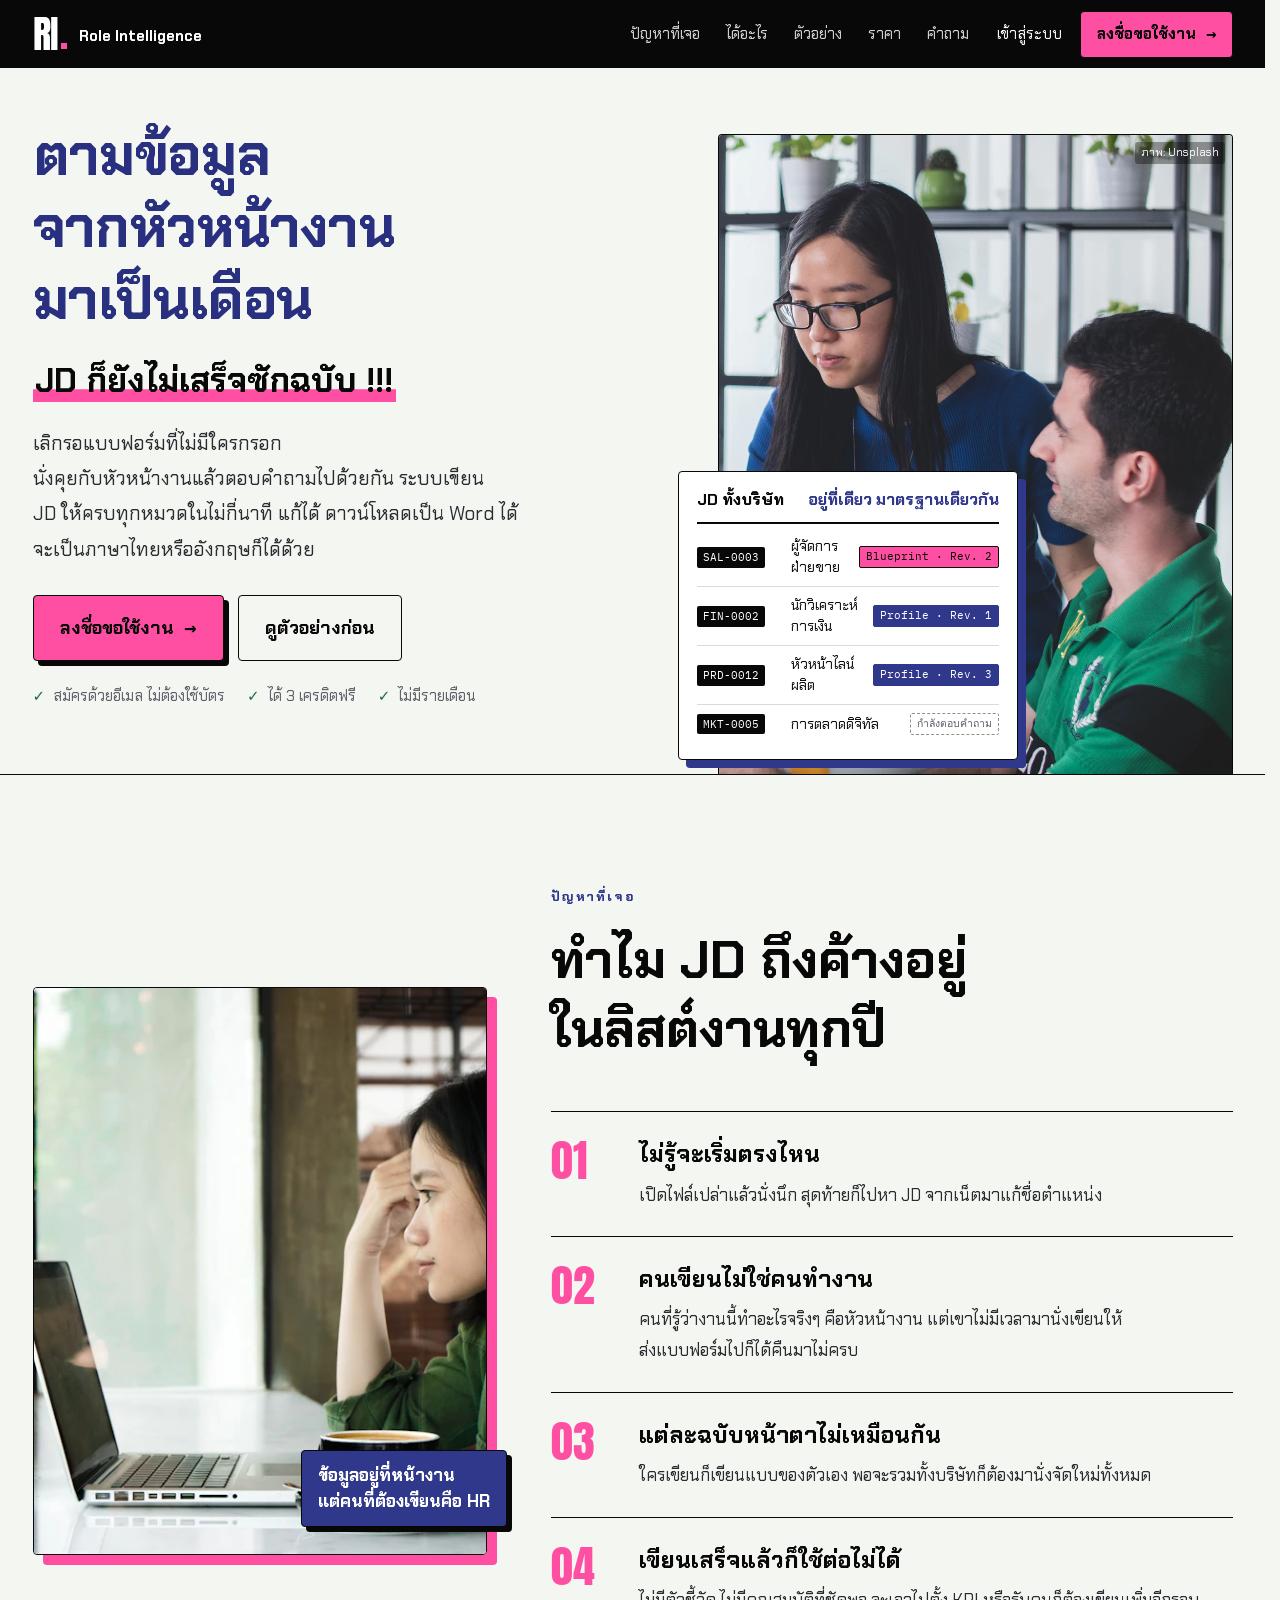
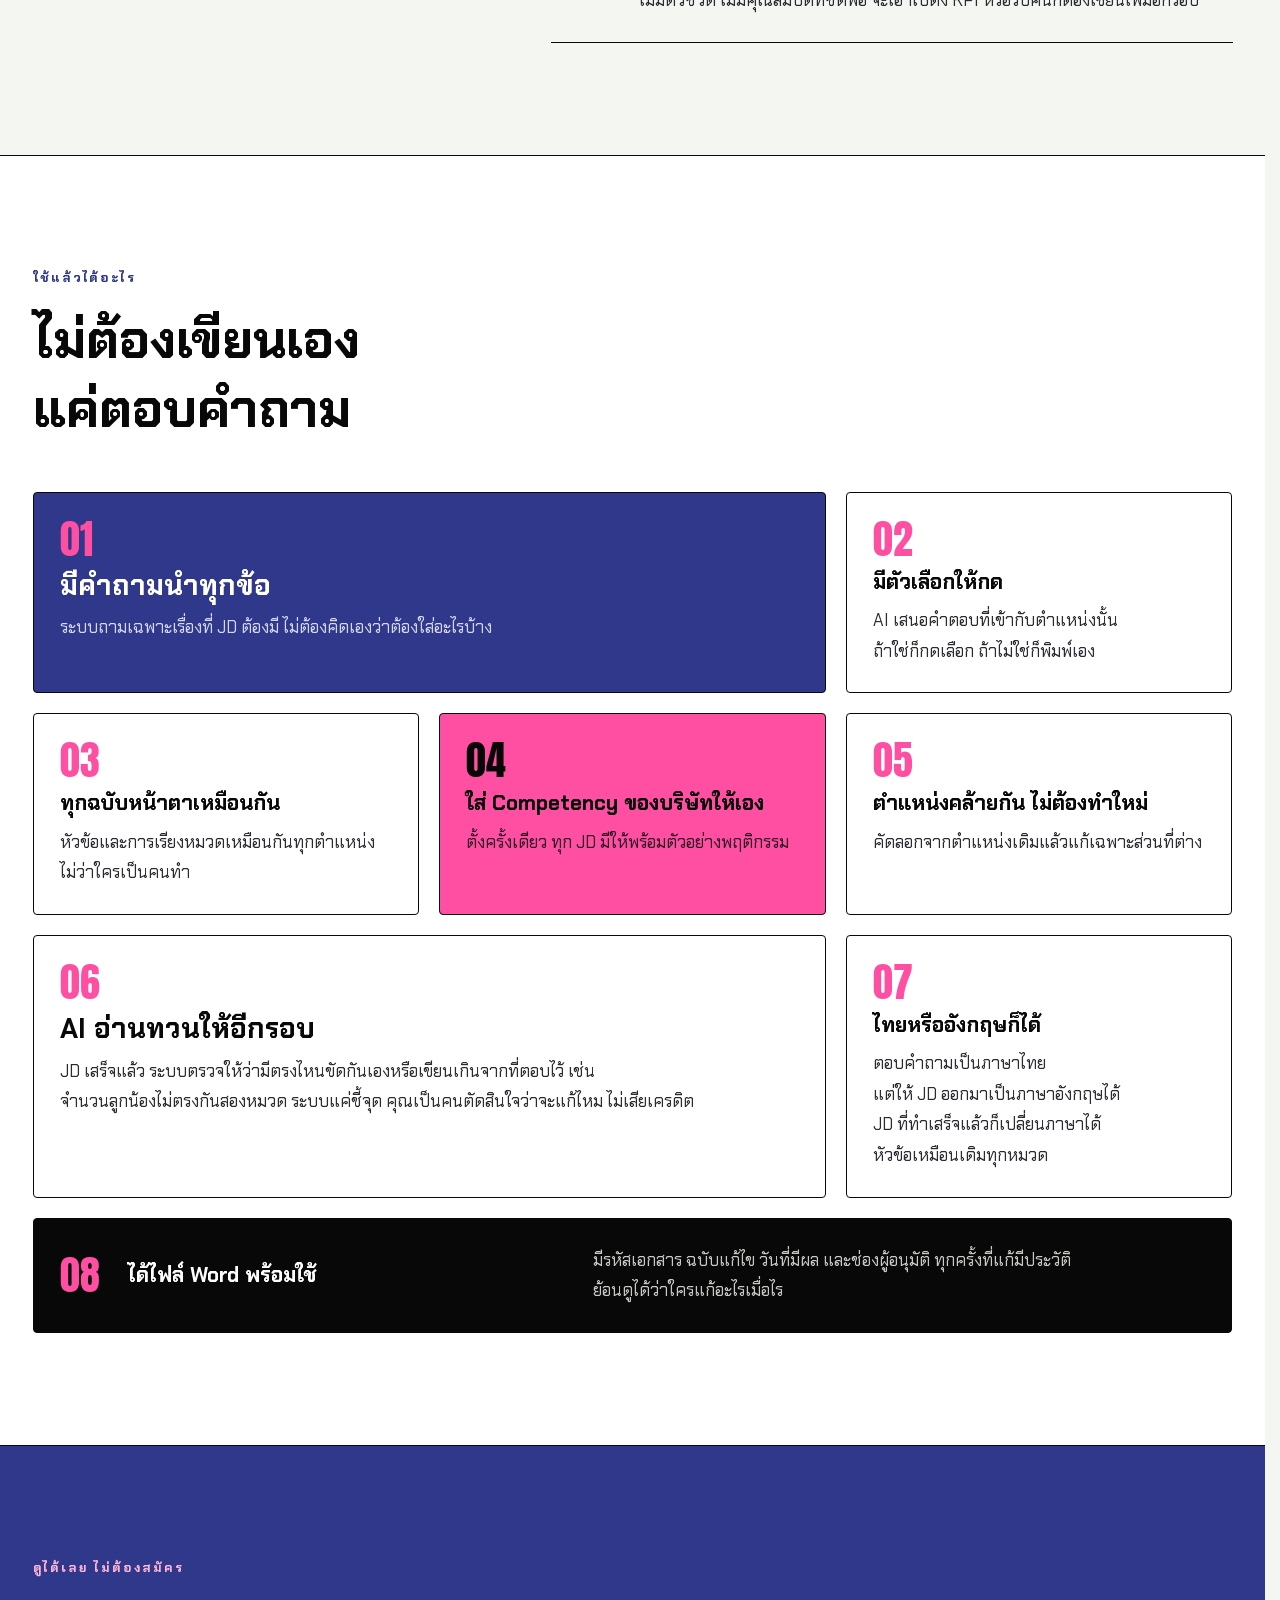
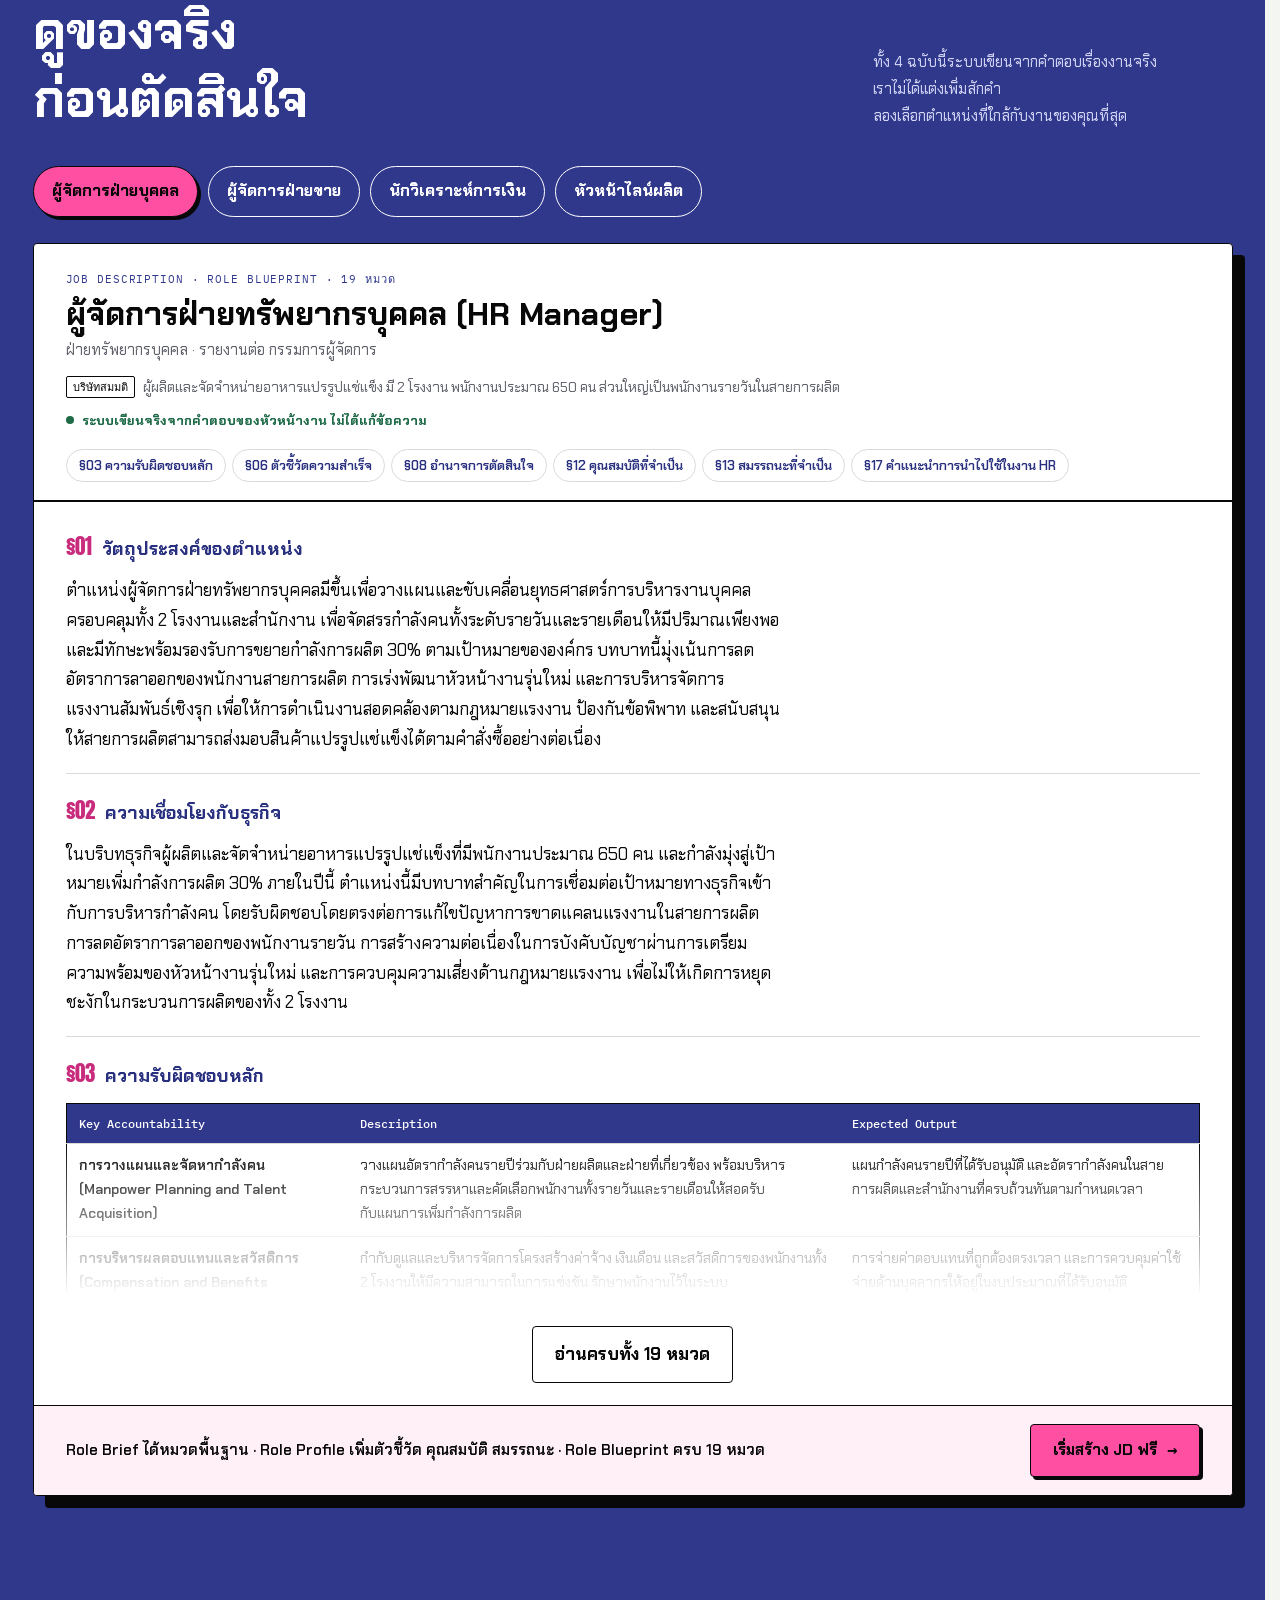
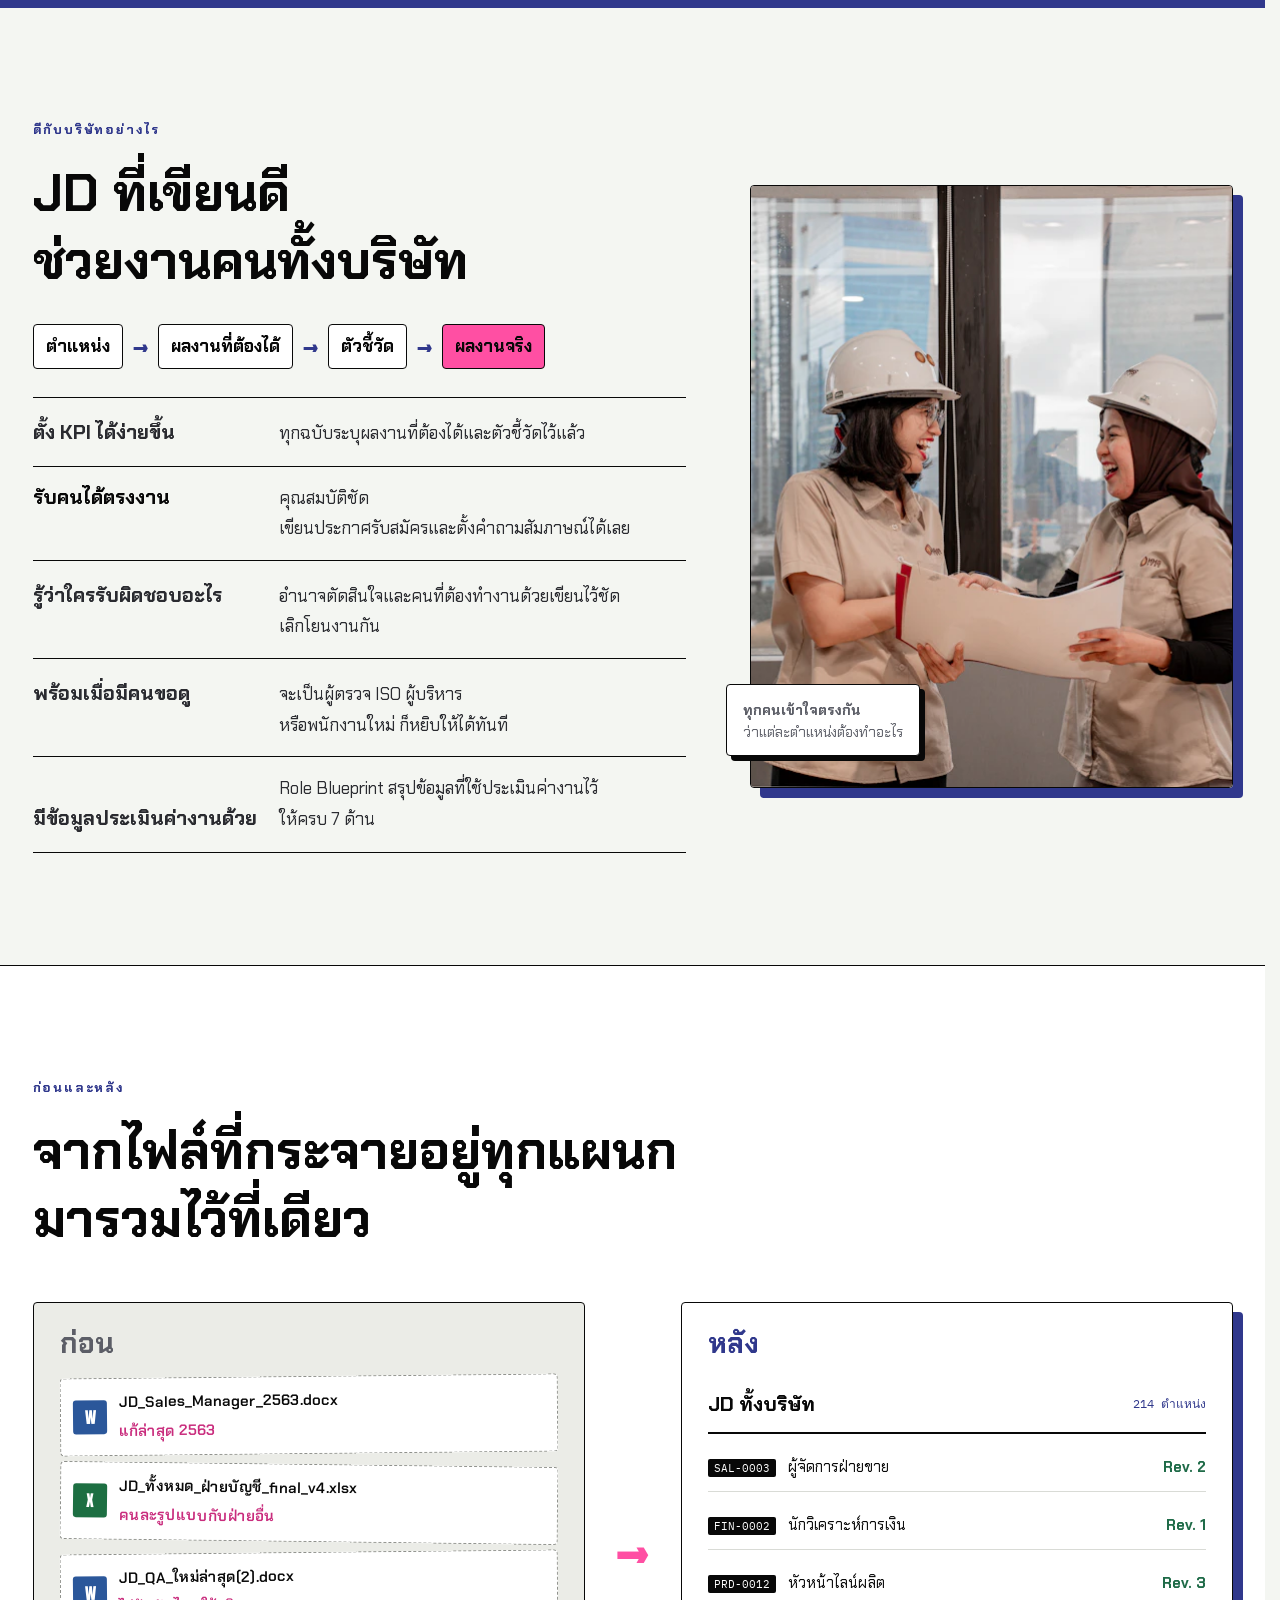
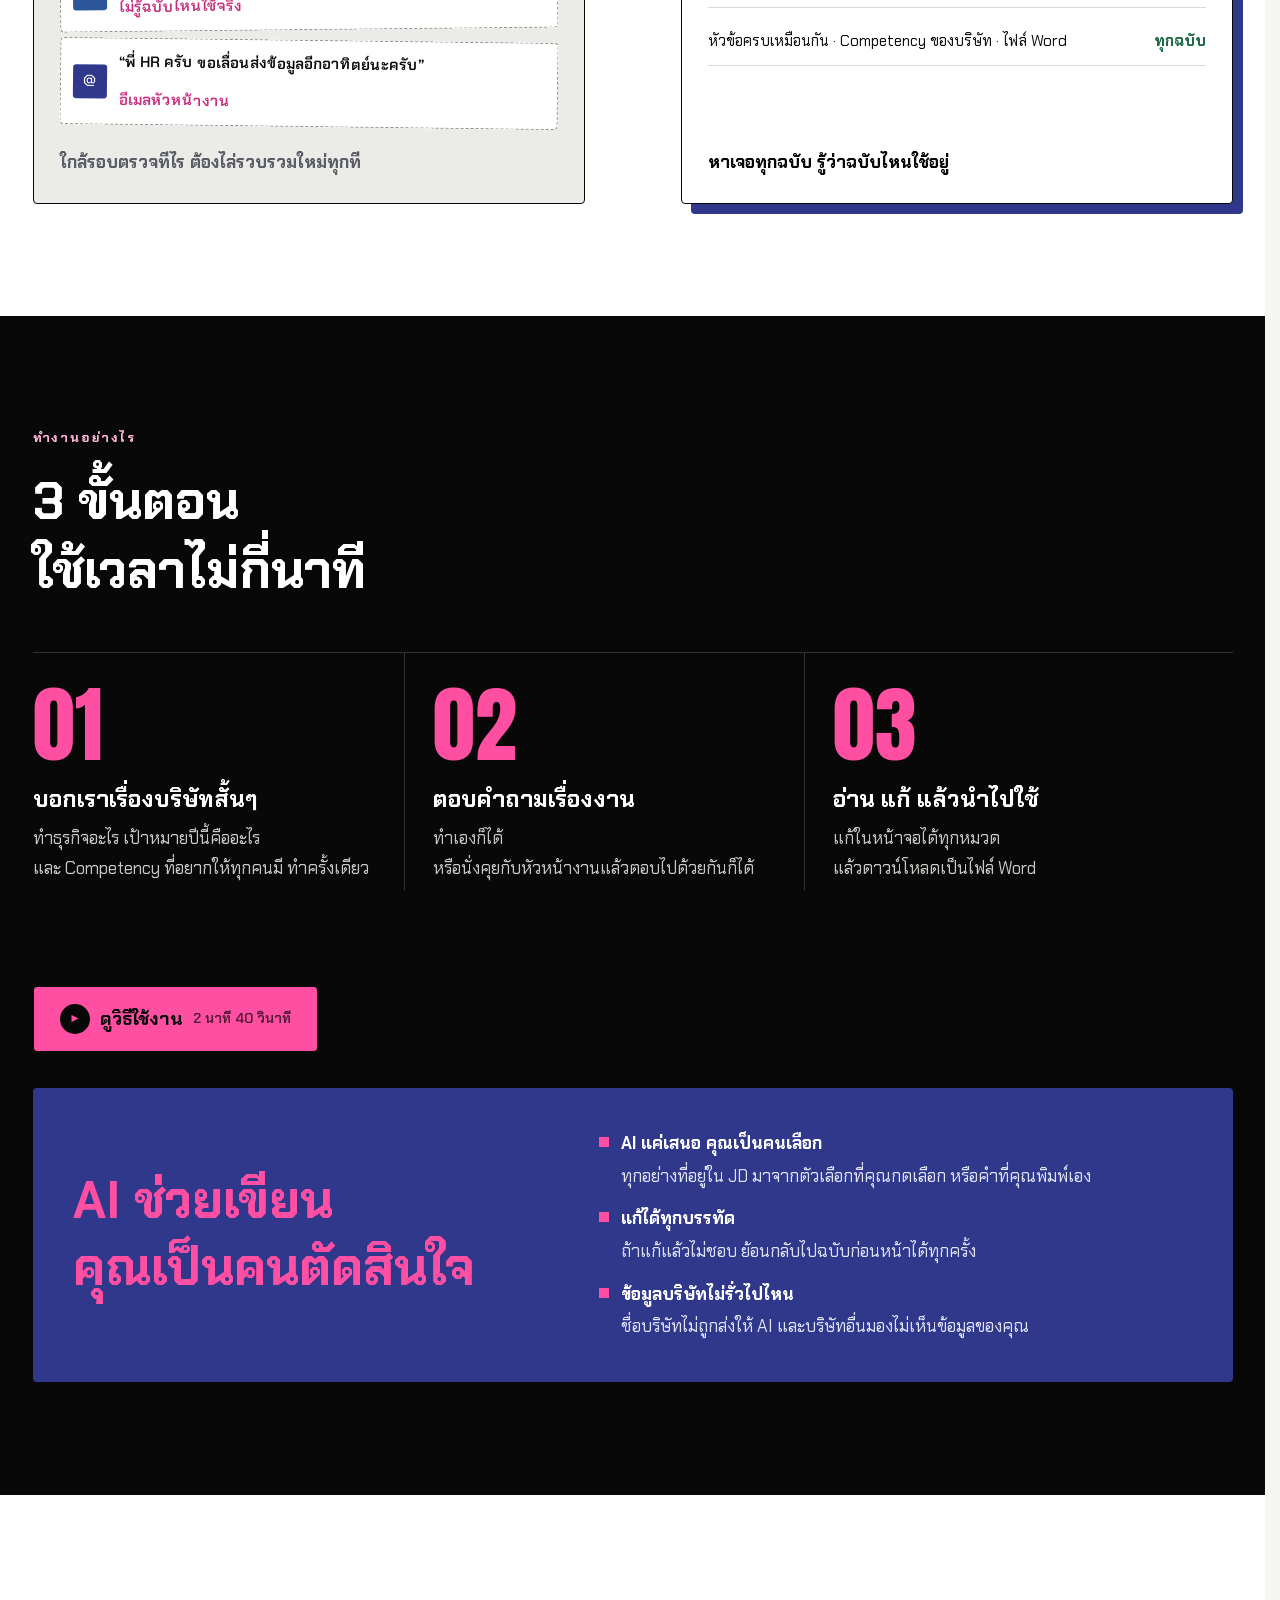
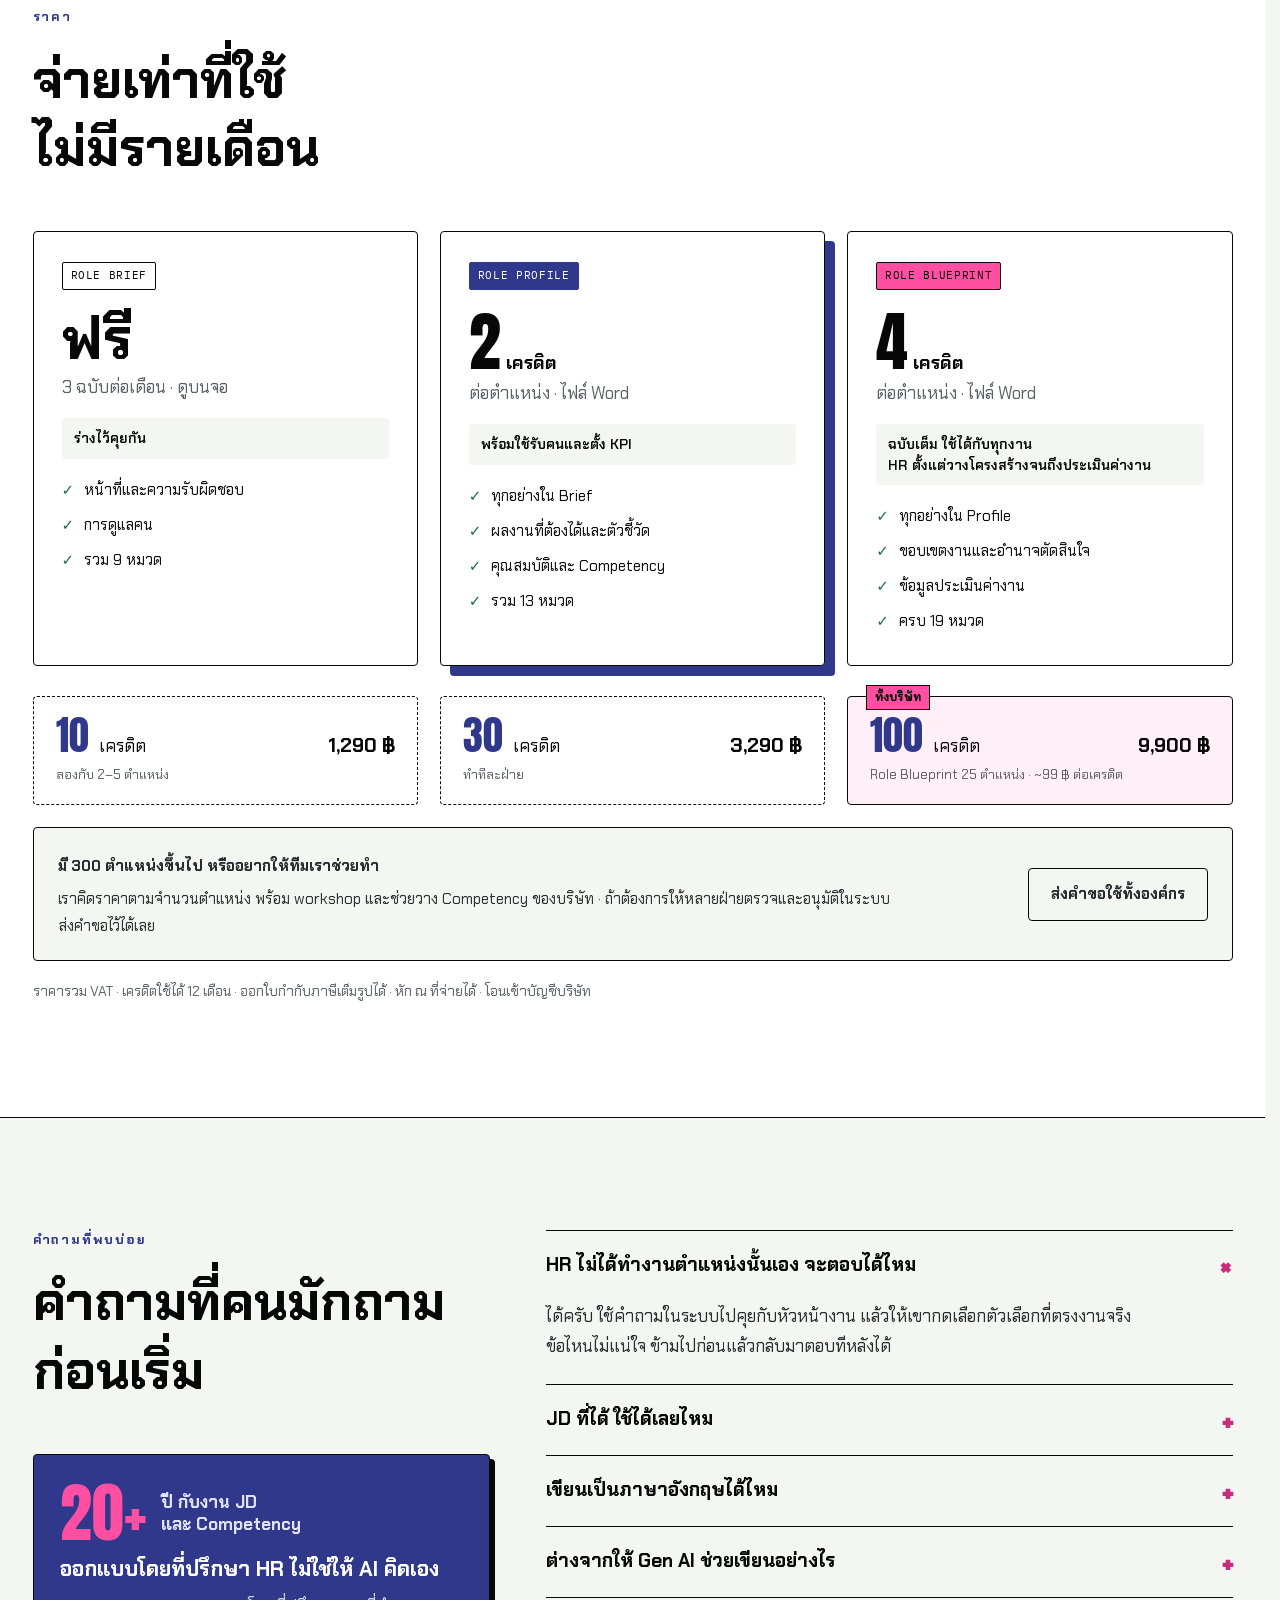
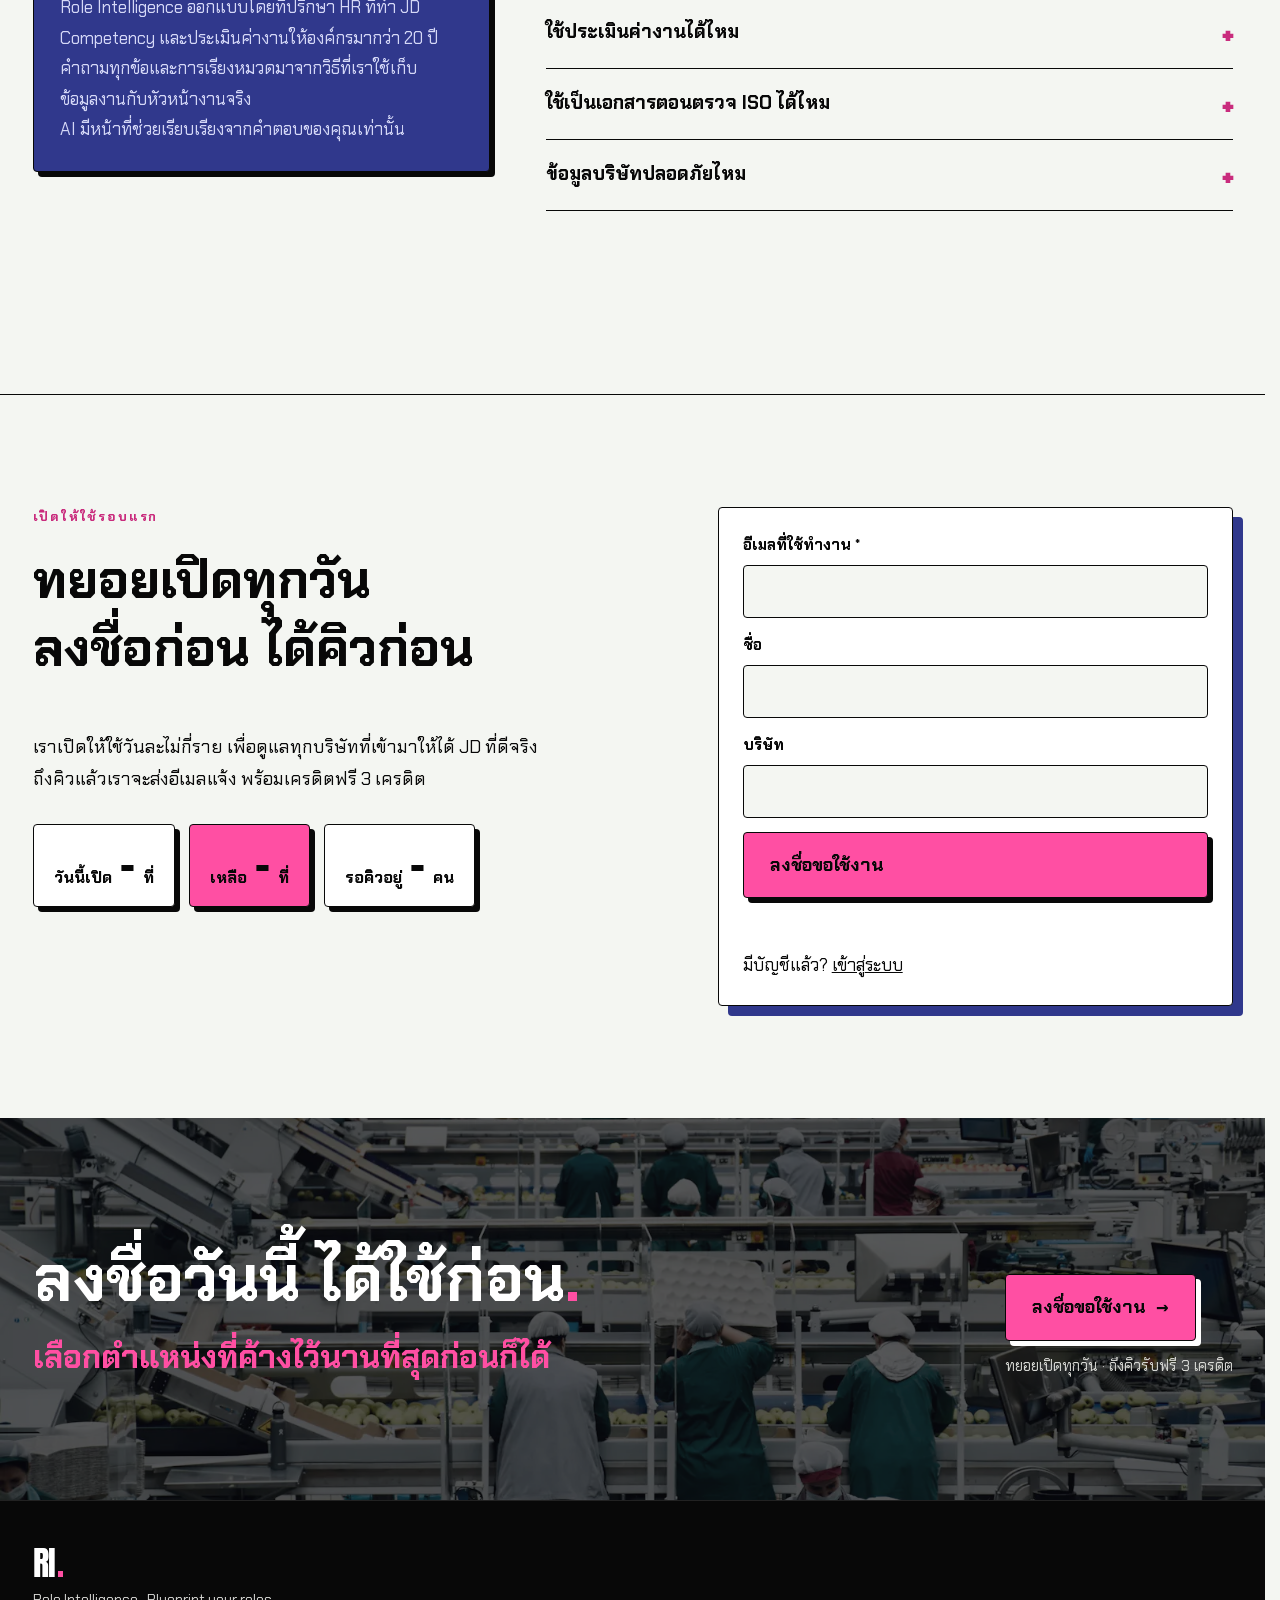
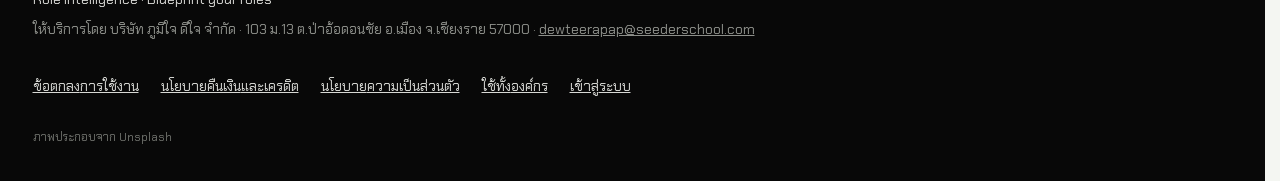
==== index.html @ 735276a2 "Landing: start in queue mode; signed-in visitors get Enter; open mode switches after backend answers" ====
<!doctype html>
<html lang="th">
<head>
<meta charset="utf-8">
<meta name="viewport" content="width=device-width, initial-scale=1">
<title>Role Intelligence · เขียน JD ครบทุกหมวดในไม่กี่นาที</title>
<meta name="description" content="ตามข้อมูลจากหัวหน้างานมาเป็นเดือน JD ก็ยังไม่เสร็จซักฉบับ? ตอบคำถามเรื่องงานทีละข้อ ระบบเขียน JD ให้ครบทุกหมวดในไม่กี่นาที แก้ได้ ดาวน์โหลดเป็น Word ได้ ทั้งภาษาไทยและอังกฤษ เริ่มฟรี">
<link rel="icon" href="data:image/svg+xml,%3Csvg xmlns='http://www.w3.org/2000/svg' viewBox='0 0 64 64'%3E%3Crect width='64' height='64' rx='8' fill='%23080808'/%3E%3Ctext x='9' y='50' font-family='Anton,Impact,Arial Narrow,sans-serif' font-size='44' fill='%23fff'%3ERI%3C/text%3E%3Crect x='47' y='42' width='8' height='8' fill='%23FF4FA3'/%3E%3C/svg%3E">
<script>/* The app moved to app/ (2026-11-23). Old links such as …/#jds, …/#unsubscribe?… or …/?demo=1 go there. */
(function () {
  var id = location.hash.replace(/^#/, '');
  var page = ['', 'top', 'hr', 'gain', 'try', 'org', 'how', 'pricing', 'faq', 'join', 'contact'];
  if (page.indexOf(id) < 0 && !/^jd-/.test(id) || /[?&](demo|theme)=/.test(location.search)) location.replace('app/' + location.search + location.hash);
})();
</script>
<link rel="preconnect" href="https://fonts.googleapis.com">
<link rel="preconnect" href="https://fonts.gstatic.com" crossorigin>
<link rel="stylesheet" href="https://fonts.googleapis.com/css2?family=Anton&family=Chakra+Petch:wght@400;500;600;700&family=IBM+Plex+Mono:wght@500&display=swap">
<link rel="stylesheet" href="assets/landing.css?v=20261125f">
</head>
<body>

<header class="nav" id="top">
  <div class="wrap nav-in">
    <a class="logo" href="#top" aria-label="Role Intelligence"><span class="wm">RI<i></i></span><span class="logo-name">Role Intelligence</span></a>
    <nav class="nav-links" aria-label="เมนู">
      <a href="#hr">ปัญหาที่เจอ</a><a href="#gain">ได้อะไร</a><a href="#try">ตัวอย่าง</a><a href="#pricing">ราคา</a><a href="#faq">คำถาม</a>
    </nav>
    <div class="nav-cta">
      <a class="link" href="app/#signin">เข้าสู่ระบบ</a>
      <a class="btn btn-pink js-cta" href="#join">ลงชื่อขอใช้งาน <span aria-hidden="true">→</span></a>
    </div>
  </div>
</header>

<main>
  <!-- ============ 1. hero: the HR reality ============ -->
  <section class="hero">
    <div class="wrap hero-in">
      <div class="hero-copy">
        <h1 class="hero-title">
          <span class="quote">ตามข้อมูล<br>จากหัวหน้างาน<br>มาเป็นเดือน</span>
          <span class="a"><mark>JD ก็ยังไม่เสร็จซักฉบับ !!!</mark></span>
        </h1>
        <p class="hero-lead">เลิกรอแบบฟอร์มที่ไม่มีใครกรอก นั่งคุยกับหัวหน้างานแล้วตอบคำถามไปด้วยกัน ระบบเขียน JD ให้ครบทุกหมวดในไม่กี่นาที แก้ได้ ดาวน์โหลดเป็น Word ได้ จะเป็นภาษาไทยหรืออังกฤษก็ได้ด้วย</p>
        <div class="hero-actions">
          <a class="btn btn-pink btn-lg js-cta" href="#join">ลงชื่อขอใช้งาน <span aria-hidden="true">→</span></a>
          <a class="btn btn-ghost btn-lg" href="#try">ดูตัวอย่างก่อน</a>
        </div>
        <ul class="trust">
          <li>สมัครด้วยอีเมล ไม่ต้องใช้บัตร</li><li>ได้ 3 เครดิตฟรี</li><li>ไม่มีรายเดือน</li>
        </ul>
      </div>
      <figure class="hero-photo">
        <picture><source media="(min-width: 561px) and (max-width: 960px)" srcset="assets/img/hero-wide.webp"><img src="assets/img/hero.webp" alt="หัวหน้างานอธิบายรายละเอียดงานให้ HR ฟัง" width="1100" height="1300"></picture>
        <div class="tracker" aria-hidden="true">
          <p class="tr-head"><span>JD ทั้งบริษัท</span><b>อยู่ที่เดียว มาตรฐานเดียวกัน</b></p>
          <ul>
            <li><span class="code">SAL-0003</span>ผู้จัดการฝ่ายขาย<em class="t-bp">Blueprint · Rev. 2</em></li>
            <li><span class="code">FIN-0002</span>นักวิเคราะห์การเงิน<em class="t-pf">Profile · Rev. 1</em></li>
            <li><span class="code">PRD-0012</span>หัวหน้าไลน์ผลิต<em class="t-pf">Profile · Rev. 3</em></li>
            <li><span class="code">MKT-0005</span>การตลาดดิจิทัล<em class="n">กำลังตอบคำถาม</em></li>
          </ul>
        </div>
        <figcaption class="credit">ภาพ: Unsplash</figcaption>
      </figure>
    </div>
  </section>

  <!-- ============ 2. what HR is really up against ============ -->
  <section class="sec pain" id="hr">
    <div class="wrap pain-in">
      <figure class="pain-photo">
        <img src="assets/img/hr-pain.webp" alt="HR นั่งคิดว่าจะเขียนหน้าที่ของตำแหน่งที่ตัวเองไม่ได้ทำ" loading="lazy">
        <figcaption>ข้อมูลอยู่ที่หน้างาน<br>แต่คนที่ต้องเขียนคือ HR</figcaption>
      </figure>
      <div>
        <p class="kicker dark">ปัญหาที่เจอ</p>
        <h2 class="sec-title">ทำไม JD ถึงค้างอยู่<br>ในลิสต์งานทุกปี</h2>
        <ol class="costs">
          <li><span>01</span><div><h3>ไม่รู้จะเริ่มตรงไหน</h3><p>เปิดไฟล์เปล่าแล้วนั่งนึก สุดท้ายก็ไปหา JD จากเน็ตมาแก้ชื่อตำแหน่ง</p></div></li>
          <li><span>02</span><div><h3>คนเขียนไม่ใช่คนทำงาน</h3><p>คนที่รู้ว่างานนี้ทำอะไรจริงๆ คือหัวหน้างาน แต่เขาไม่มีเวลามานั่งเขียนให้ ส่งแบบฟอร์มไปก็ได้คืนมาไม่ครบ</p></div></li>
          <li><span>03</span><div><h3>แต่ละฉบับหน้าตาไม่เหมือนกัน</h3><p>ใครเขียนก็เขียนแบบของตัวเอง พอจะรวมทั้งบริษัทก็ต้องมานั่งจัดใหม่ทั้งหมด</p></div></li>
          <li><span>04</span><div><h3>เขียนเสร็จแล้วก็ใช้ต่อไม่ได้</h3><p>ไม่มีตัวชี้วัด ไม่มีคุณสมบัติที่ชัดพอ จะเอาไปตั้ง KPI หรือรับคนก็ต้องเขียนเพิ่มอีกรอบ</p></div></li>
        </ol>
      </div>
    </div>
  </section>

  <!-- ============ 3. what HR gets ============ -->
  <section class="sec gain" id="gain">
    <div class="wrap">
      <p class="kicker dark">ใช้แล้วได้อะไร</p>
      <h2 class="sec-title">ไม่ต้องเขียนเอง<br>แค่ตอบคำถาม</h2>
      <div class="gains">
        <article class="g-card wide indigo">
          <span class="g-num">01</span>
          <h3>มีคำถามนำทุกข้อ</h3>
          <p>ระบบถามเฉพาะเรื่องที่ JD ต้องมี ไม่ต้องคิดเองว่าต้องใส่อะไรบ้าง</p>
        </article>
        <article class="g-card"><span class="g-num">02</span><h3>มีตัวเลือกให้กด</h3><p>AI เสนอคำตอบที่เข้ากับตำแหน่งนั้น ถ้าใช่ก็กดเลือก ถ้าไม่ใช่ก็พิมพ์เอง</p></article>
        <article class="g-card"><span class="g-num">03</span><h3>ทุกฉบับหน้าตาเหมือนกัน</h3><p>หัวข้อและการเรียงหมวดเหมือนกันทุกตำแหน่ง ไม่ว่าใครเป็นคนทำ</p></article>
        <article class="g-card pink"><span class="g-num">04</span><h3>ใส่ Competency ของบริษัทให้เอง</h3><p>ตั้งครั้งเดียว ทุก JD มีให้พร้อมตัวอย่างพฤติกรรม</p></article>
        <article class="g-card"><span class="g-num">05</span><h3>ตำแหน่งคล้ายกัน ไม่ต้องทำใหม่</h3><p>คัดลอกจากตำแหน่งเดิมแล้วแก้เฉพาะส่วนที่ต่าง</p></article>
        <article class="g-card wide"><span class="g-num">06</span><h3>AI อ่านทวนให้อีกรอบ</h3><p>JD เสร็จแล้ว ระบบตรวจให้ว่ามีตรงไหนขัดกันเองหรือเขียนเกินจากที่ตอบไว้ เช่น จำนวนลูกน้องไม่ตรงกันสองหมวด ระบบแค่ชี้จุด คุณเป็นคนตัดสินใจว่าจะแก้ไหม ไม่เสียเครดิต</p></article>
        <article class="g-card"><span class="g-num">07</span><h3>ไทยหรืออังกฤษก็ได้</h3><p>ตอบคำถามเป็นภาษาไทย แต่ให้ JD ออกมาเป็นภาษาอังกฤษได้ JD ที่ทำเสร็จแล้วก็เปลี่ยนภาษาได้ หัวข้อเหมือนเดิมทุกหมวด</p></article>
        <article class="g-card dark"><span class="g-num">08</span><h3>ได้ไฟล์ Word พร้อมใช้</h3><p>มีรหัสเอกสาร ฉบับแก้ไข วันที่มีผล และช่องผู้อนุมัติ ทุกครั้งที่แก้มีประวัติ ย้อนดูได้ว่าใครแก้อะไรเมื่อไร</p></article>
      </div>
    </div>
  </section>

  <!-- ============ 4. try it: corporate and factory roles ============ -->
  <section class="sec try" id="try">
    <div class="wrap">
      <div class="try-head">
        <div>
          <p class="kicker">ดูได้เลย ไม่ต้องสมัคร</p>
          <h2 class="sec-title light">ดูของจริง<br>ก่อนตัดสินใจ</h2>
        </div>
        <p class="try-note">ทั้ง 4 ฉบับนี้ระบบเขียนจากคำตอบเรื่องงานจริง เราไม่ได้แต่งเพิ่มสักคำ ลองเลือกตำแหน่งที่ใกล้กับงานของคุณที่สุด</p>
      </div>
      <div class="roles" role="tablist" aria-label="เลือกตำแหน่งตัวอย่าง">
        <button role="tab" type="button" data-role="hr" aria-selected="true">ผู้จัดการฝ่ายบุคคล</button>
        <button role="tab" type="button" data-role="sales" aria-selected="false">ผู้จัดการฝ่ายขาย</button>
        <button role="tab" type="button" data-role="fin" aria-selected="false">นักวิเคราะห์การเงิน</button>
        <button role="tab" type="button" data-role="prod" aria-selected="false">หัวหน้าไลน์ผลิต</button>
      </div>
      <article class="jd" id="jd" role="tabpanel" aria-live="polite"></article>
    </div>
  </section>

  <!-- ============ 5. what the company gets ============ -->
  <section class="sec org" id="org">
    <div class="wrap org-in">
      <div>
        <p class="kicker dark">ดีกับบริษัทอย่างไร</p>
        <h2 class="sec-title">JD ที่เขียนดี<br>ช่วยงานคนทั้งบริษัท</h2>
        <div class="chain" aria-label="จากตำแหน่งสู่ผลงาน">
          <span>ตำแหน่ง</span><i>→</i><span>ผลงานที่ต้องได้</span><i>→</i><span>ตัวชี้วัด</span><i>→</i><span>ผลงานจริง</span>
        </div>
        <ul class="use-list">
          <li><b>ตั้ง KPI ได้ง่ายขึ้น</b><span>ทุกฉบับระบุผลงานที่ต้องได้และตัวชี้วัดไว้แล้ว</span></li>
          <li><b>รับคนได้ตรงงาน</b><span>คุณสมบัติชัด เขียนประกาศรับสมัครและตั้งคำถามสัมภาษณ์ได้เลย</span></li>
          <li><b>รู้ว่าใครรับผิดชอบอะไร</b><span>อำนาจตัดสินใจและคนที่ต้องทำงานด้วยเขียนไว้ชัด เลิกโยนงานกัน</span></li>
          <li><b>พร้อมเมื่อมีคนขอดู</b><span>จะเป็นผู้ตรวจ ISO ผู้บริหาร หรือพนักงานใหม่ ก็หยิบให้ได้ทันที</span></li>
          <li><b>มีข้อมูลประเมินค่างานด้วย</b><span>Role Blueprint สรุปข้อมูลที่ใช้ประเมินค่างานไว้ให้ครบ 7 ด้าน</span></li>
        </ul>
      </div>
      <figure class="uses-photo">
        <img src="assets/img/org.webp" alt="วิศวกรสองคนสวมหมวกนิรภัยกำลังดูแบบงานร่วมกัน" loading="lazy">
        <figcaption><b>ทุกคนเข้าใจตรงกัน</b><span>ว่าแต่ละตำแหน่งต้องทำอะไร</span></figcaption>
      </figure>
    </div>
  </section>

  <!-- ============ 6. before / after ============ -->
  <section class="sec ba-sec">
    <div class="wrap">
      <p class="kicker dark">ก่อนและหลัง</p>
      <h2 class="sec-title">จากไฟล์ที่กระจายอยู่ทุกแผนก<br>มารวมไว้ที่เดียว</h2>
      <div class="ba">
        <div class="before">
          <p class="ba-label">ก่อน</p>
          <div class="file"><b>W</b><span>JD_Sales_Manager_2563.docx</span><em>แก้ล่าสุด 2563</em></div>
          <div class="file"><b>X</b><span>JD_ทั้งหมด_ฝ่ายบัญชี_final_v4.xlsx</span><em>คนละรูปแบบกับฝ่ายอื่น</em></div>
          <div class="file"><b>W</b><span>JD_QA_ใหม่ล่าสุด(2).docx</span><em>ไม่รู้ฉบับไหนใช้จริง</em></div>
          <div class="file"><b>@</b><span>“พี่ HR ครับ ขอเลื่อนส่งข้อมูลอีกอาทิตย์นะครับ”</span><em>อีเมลหัวหน้างาน</em></div>
          <p class="ba-sum">ใกล้รอบตรวจทีไร ต้องไล่รวบรวมใหม่ทุกที</p>
        </div>
        <div class="arrow" aria-hidden="true">→</div>
        <div class="after">
          <p class="ba-label">หลัง</p>
          <div class="doc-row head"><strong>JD ทั้งบริษัท</strong><span class="rev">214 ตำแหน่ง</span></div>
          <div class="doc-row"><span><span class="code">SAL-0003</span> ผู้จัดการฝ่ายขาย</span><i>Rev. 2</i></div>
          <div class="doc-row"><span><span class="code">FIN-0002</span> นักวิเคราะห์การเงิน</span><i>Rev. 1</i></div>
          <div class="doc-row"><span><span class="code">PRD-0012</span> หัวหน้าไลน์ผลิต</span><i>Rev. 3</i></div>
          <div class="doc-row"><span>หัวข้อครบเหมือนกัน · Competency ของบริษัท · ไฟล์ Word</span><i>ทุกฉบับ</i></div>
          <p class="ba-sum">หาเจอทุกฉบับ รู้ว่าฉบับไหนใช้อยู่</p>
        </div>
      </div>
    </div>
  </section>

  <!-- ============ 7. how it works + responsible AI ============ -->
  <section class="sec how" id="how">
    <div class="wrap">
      <p class="kicker">ทำงานอย่างไร</p>
      <h2 class="sec-title light">3 ขั้นตอน<br>ใช้เวลาไม่กี่นาที</h2>
      <ol class="steps">
        <li><span class="step-no">01</span><h3>บอกเราเรื่องบริษัทสั้นๆ</h3><p>ทำธุรกิจอะไร เป้าหมายปีนี้คืออะไร และ Competency ที่อยากให้ทุกคนมี ทำครั้งเดียว</p></li>
        <li><span class="step-no">02</span><h3>ตอบคำถามเรื่องงาน</h3><p>ทำเองก็ได้ หรือนั่งคุยกับหัวหน้างานแล้วตอบไปด้วยกันก็ได้</p></li>
        <li><span class="step-no">03</span><h3>อ่าน แก้ แล้วนำไปใช้</h3><p>แก้ในหน้าจอได้ทุกหมวด แล้วดาวน์โหลดเป็นไฟล์ Word</p></li>
      </ol>
      <button type="button" class="btn btn-pink btn-lg video-open js-video-open" data-yt="wpcEwquhLlU">
        <span class="video-open-play" aria-hidden="true">▶</span> ดูวิธีใช้งาน <small>2 นาที 40 วินาที</small>
      </button>
      <div class="principle">
        <p class="big">AI ช่วยเขียน<br><span>คุณเป็นคนตัดสินใจ</span></p>
        <ul>
          <li><div><b>AI แค่เสนอ คุณเป็นคนเลือก</b>ทุกอย่างที่อยู่ใน JD มาจากตัวเลือกที่คุณกดเลือก หรือคำที่คุณพิมพ์เอง</div></li>
          <li><div><b>แก้ได้ทุกบรรทัด</b>ถ้าแก้แล้วไม่ชอบ ย้อนกลับไปฉบับก่อนหน้าได้ทุกครั้ง</div></li>
          <li><div><b>ข้อมูลบริษัทไม่รั่วไปไหน</b>ชื่อบริษัทไม่ถูกส่งให้ AI และบริษัทอื่นมองไม่เห็นข้อมูลของคุณ</div></li>
        </ul>
      </div>
    </div>
  </section>

  <!-- ============ 8. pricing ============ -->
  <section class="sec pricing" id="pricing">
    <div class="wrap">
      <p class="kicker dark">ราคา</p>
      <h2 class="sec-title">จ่ายเท่าที่ใช้<br>ไม่มีรายเดือน</h2>
      <div class="tiers">
        <article class="tier">
          <span class="tag">Role Brief</span><p class="price price-th">ฟรี</p><p class="per">3 ฉบับต่อเดือน · ดูบนจอ</p>
          <p class="fit">ร่างไว้คุยกัน</p>
          <ul><li>หน้าที่และความรับผิดชอบ</li><li>การดูแลคน</li><li>รวม 9 หมวด</li></ul>
        </article>
        <article class="tier hot">
          <span class="tag">Role Profile</span><p class="price">2<small> เครดิต</small></p><p class="per">ต่อตำแหน่ง · ไฟล์ Word</p>
          <p class="fit">พร้อมใช้รับคนและตั้ง KPI</p>
          <ul><li>ทุกอย่างใน Brief</li><li>ผลงานที่ต้องได้และตัวชี้วัด</li><li>คุณสมบัติและ Competency</li><li>รวม 13 หมวด</li></ul>
        </article>
        <article class="tier">
          <span class="tag pink">Role Blueprint</span><p class="price">4<small> เครดิต</small></p><p class="per">ต่อตำแหน่ง · ไฟล์ Word</p>
          <p class="fit">ฉบับเต็ม ใช้ได้กับทุกงาน HR ตั้งแต่วางโครงสร้างจนถึงประเมินค่างาน</p>
          <ul><li>ทุกอย่างใน Profile</li><li>ขอบเขตงานและอำนาจตัดสินใจ</li><li>ข้อมูลประเมินค่างาน</li><li>ครบ 19 หมวด</li></ul>
        </article>
      </div>
      <div class="packs">
        <div class="pack"><b>10</b><span>เครดิต</span><strong>1,290 ฿</strong><small>ลองกับ 2–5 ตำแหน่ง</small></div>
        <div class="pack"><b>30</b><span>เครดิต</span><strong>3,290 ฿</strong><small>ทำทีละฝ่าย</small></div>
        <div class="pack best"><em>ทั้งบริษัท</em><b>100</b><span>เครดิต</span><strong>9,900 ฿</strong><small>Role Blueprint 25 ตำแหน่ง · ~99 ฿ ต่อเครดิต</small></div>
      </div>
      <div class="ent">
        <div><b>มี 300 ตำแหน่งขึ้นไป หรืออยากให้ทีมเราช่วยทำ</b><span>เราคิดราคาตามจำนวนตำแหน่ง พร้อม workshop และช่วยวาง Competency ของบริษัท · ถ้าต้องการให้หลายฝ่ายตรวจและอนุมัติในระบบ ส่งคำขอไว้ได้เลย</span></div>
        <a class="btn btn-ghost js-org-open" href="#org-dialog">ส่งคำขอใช้ทั้งองค์กร</a>
      </div>
      <p class="packs-note">ราคารวม VAT · เครดิตใช้ได้ 12 เดือน · ออกใบกำกับภาษีเต็มรูปได้ · หัก ณ ที่จ่ายได้ · โอนเข้าบัญชีบริษัท</p>
    </div>
  </section>

  <!-- ============ 9. FAQ ============ -->
  <section class="sec" id="faq">
    <div class="wrap faq-in">
      <div>
        <p class="kicker dark">คำถามที่พบบ่อย</p>
        <h2 class="sec-title">คำถามที่คนมักถาม<br>ก่อนเริ่ม</h2>
        <aside class="maker" aria-label="ใครออกแบบระบบนี้">
          <p class="maker-num"><b>20+</b><span>ปี กับงาน JD<br>และ Competency</span></p>
          <h3>ออกแบบโดยที่ปรึกษา HR ไม่ใช่ให้ AI คิดเอง</h3>
          <p>Role Intelligence ออกแบบโดยที่ปรึกษา HR ที่ทำ JD Competency และประเมินค่างานให้องค์กรมากว่า 20 ปี คำถามทุกข้อและการเรียงหมวดมาจากวิธีที่เราใช้เก็บข้อมูลงานกับหัวหน้างานจริง AI มีหน้าที่ช่วยเรียบเรียงจากคำตอบของคุณเท่านั้น</p>
        </aside>
      </div>
      <div class="faq">
        <details open><summary>HR ไม่ได้ทำงานตำแหน่งนั้นเอง จะตอบได้ไหม</summary><p>ได้ครับ ใช้คำถามในระบบไปคุยกับหัวหน้างาน แล้วให้เขากดเลือกตัวเลือกที่ตรงงานจริง ข้อไหนไม่แน่ใจ ข้ามไปก่อนแล้วกลับมาตอบทีหลังได้</p></details>
        <details><summary>JD ที่ได้ ใช้ได้เลยไหม</summary><p>ได้ร่างที่หัวข้อครบและเขียนจากคำตอบจริง แต่ควรให้หัวหน้างานอ่านทวนก่อนใช้ทุกครั้ง แก้ในหน้าจอได้เลย และแก้เองไม่เสียเครดิต</p></details>
        <details><summary>เขียนเป็นภาษาอังกฤษได้ไหม</summary><p>ได้ครับ เลือกได้ทั้งภาษาที่ใช้ตอบคำถามและภาษาของ JD เช่น ตอบเป็นไทยแต่ให้ JD ออกมาเป็นภาษาอังกฤษ</p></details>
        <details><summary>ต่างจากให้ Gen AI ช่วยเขียนอย่างไร</summary><p>Gen AI ทั่วไปเขียนตามที่คุณสั่ง คุณต้องรู้เองว่าจะสั่งอะไร ต้องเล่าเรื่องบริษัทใหม่ทุกครั้ง และได้หน้าตาไม่เหมือนกันในแต่ละรอบ ถ้าข้อมูลไม่พอ มันก็มักเติมให้เองจนดูครบ</p><p>ที่นี่ระบบเป็นคนถาม คุณแค่ตอบเรื่องงานจริง ทุกฉบับมีหัวข้อครบเหมือนกัน ใช้ข้อมูลบริษัทและ Competency ชุดเดียวกันทั้งบริษัท มีรหัสเอกสาร ประวัติการแก้ไข และ AI อ่านทวนให้ว่ามีตรงไหนเขียนเกินจากที่ตอบไว้ JD ทุกตำแหน่งเก็บไว้ที่เดียว ไม่ต้องไล่หาในแชตเก่า</p></details>
        <details><summary>ใช้ประเมินค่างานได้ไหม</summary><p>Role Blueprint มีข้อมูลที่ใช้ประเมินค่างานครบ 7 ด้าน ระบบไม่ได้ให้คะแนนแทน แต่คณะกรรมการใช้ข้อมูลนี้ประเมินต่อได้เลย</p></details>
        <details><summary>ใช้เป็นเอกสารตอนตรวจ ISO ได้ไหม</summary><p>JD มีหน้าที่ ความรับผิดชอบ สมรรถนะที่ต้องมี รหัสเอกสาร และประวัติการแก้ไข ซึ่งเป็นสิ่งที่ผู้ตรวจมักขอดู แต่จะใช้ได้แค่ไหนขึ้นกับระบบเอกสารของแต่ละบริษัท</p></details>
        <details><summary>ข้อมูลบริษัทปลอดภัยไหม</summary><p>ชื่อบริษัทไม่ถูกส่งให้ AI เราส่งไปแค่ลักษณะธุรกิจและคำตอบเรื่องตำแหน่ง และบริษัทอื่นมองไม่เห็นข้อมูลของคุณ</p><p>ขอลบบัญชีได้เองในหน้า "บัญชีของฉัน" เราลบให้และแจ้งผลภายใน 30 วัน ก่อนลบดาวน์โหลด JD เป็น Word เก็บไว้ได้ทุกฉบับ อ่านรายละเอียดใน<a href="privacy.html">นโยบายความเป็นส่วนตัว (PDPA)</a></p></details>
        <details><summary>บริษัทจัดซื้อแบบมีเอกสารได้ไหม</summary><p>ได้ครับ ออกใบกำกับภาษีเต็มรูปได้ กรอกข้อมูลบริษัทครั้งแรกครั้งเดียว โอนเข้าบัญชีบริษัท และหัก ณ ที่จ่ายได้</p></details>
      </div>
    </div>
  </section>

  <!-- ============ soft launch queue: the page starts in queue mode; launch.js switches to open sign-up or to "เข้าใช้งาน" for people already signed in ============ -->
  <section class="sec join" id="join">
    <div class="wrap join-in">
      <div>
        <p class="kicker">เปิดให้ใช้รอบแรก</p>
        <h2 class="sec-title">ทยอยเปิดทุกวัน<br>ลงชื่อก่อน ได้คิวก่อน</h2>
        <p class="join-lead">เราเปิดให้ใช้วันละไม่กี่ราย เพื่อดูแลทุกบริษัทที่เข้ามาให้ได้ JD ที่ดีจริง ถึงคิวแล้วเราจะส่งอีเมลแจ้ง พร้อมเครดิตฟรี 3 เครดิต</p>
        <div class="join-stats" aria-live="polite">
          <div><span>วันนี้เปิด</span><b class="js-quota">–</b><span>ที่</span></div>
          <div class="hot"><span>เหลือ</span><b class="js-left">–</b><span>ที่</span></div>
          <div><span>รอคิวอยู่</span><b class="js-waiting">–</b><span>คน</span></div>
        </div>
      </div>
      <form class="join-form" novalidate>
        <label>อีเมลที่ใช้ทำงาน *<input name="email" type="email" autocomplete="email" required maxlength="120"></label>
        <label>ชื่อ<input name="name" autocomplete="name" maxlength="80"></label>
        <label>บริษัท<input name="company" autocomplete="organization" maxlength="120"></label>
        <label class="hp" aria-hidden="true">เว็บไซต์<input name="website" tabindex="-1" autocomplete="off"></label>
        <button class="btn btn-pink btn-lg" type="submit">ลงชื่อขอใช้งาน</button>
        <div class="form-msg" role="status" aria-live="polite"></div>
        <p class="muted small">มีบัญชีแล้ว? <a href="app/#signin">เข้าสู่ระบบ</a></p>
      </form>
    </div>
  </section>

  <!-- ============ 10. final CTA ============ -->
  <section class="final" id="contact">
    <img src="assets/img/final.webp" alt="" loading="lazy">
    <div class="wrap final-in">
      <h2><span>ลงชื่อวันนี้ ได้ใช้ก่อน<i class="dot"></i></span><span class="sub">เลือกตำแหน่งที่ค้างไว้นานที่สุดก่อนก็ได้</span></h2>
      <div class="final-cta">
        <a class="btn btn-pink btn-lg js-cta" href="#join">ลงชื่อขอใช้งาน <span aria-hidden="true">→</span></a>
        <p>ทยอยเปิดทุกวัน · ถึงคิวรับฟรี 3 เครดิต</p>
      </div>
    </div>
  </section>
</main>


<!-- ============ windows: company request, how-to video (opened by launch.js) ============ -->
<dialog class="pop" id="org-dialog" aria-labelledby="org-title">
  <button type="button" class="pop-close js-pop-close" aria-label="ปิด">×</button>
      <form class="org-form" id="org-contact" method="dialog" novalidate>
        <h3 id="org-title">ขอใช้ Role Intelligence ทั้งองค์กร</h3>
        <p class="muted">กรอกไว้ แล้วทีมงานจะติดต่อกลับโดยเร็ว</p>
        <div class="org-grid">
          <label>ชื่อผู้ติดต่อ *<input name="name" autocomplete="name" required maxlength="80"></label>
          <label>บริษัท *<input name="company" autocomplete="organization" required maxlength="120"></label>
          <label>อีเมล *<input name="email" type="email" autocomplete="email" required maxlength="120"></label>
          <label>เบอร์โทร<input name="phone" type="tel" autocomplete="tel" maxlength="30"></label>
          <label>จำนวนตำแหน่งโดยประมาณ<input name="positions" inputmode="numeric" maxlength="30" placeholder="เช่น 300"></label>
          <label class="hp" aria-hidden="true">เว็บไซต์<input name="website" tabindex="-1" autocomplete="off"></label>
          <label class="wide">อยากให้เราช่วยเรื่องอะไร<textarea name="message" rows="3" maxlength="2000"></textarea></label>
        </div>
        <div class="org-foot"><button class="btn btn-pink" type="submit">ส่งคำขอ</button><span class="form-msg" role="status" aria-live="polite"></span></div>
      </form>
</dialog>
<dialog class="pop pop-video" id="video-dialog" aria-label="วิดีโอวิธีใช้งาน">
  <button type="button" class="pop-close js-pop-close" aria-label="ปิดวิดีโอ">×</button>
  <div class="pop-player"></div>
</dialog>

<footer class="foot">
  <div class="wrap foot-in">
    <div><span class="wm">RI<i></i></span><p>Role Intelligence · Blueprint your roles</p><p class="muted">ให้บริการโดย บริษัท ภูมิใจ ดีใจ จำกัด · 103 ม.13 ต.ป่าอ้อดอนชัย อ.เมือง จ.เชียงราย 57000 · <a href="mailto:dewteerapap@seederschool.com">dewteerapap@seederschool.com</a></p></div>
    <nav aria-label="ลิงก์ท้ายหน้า"><a href="terms.html">ข้อตกลงการใช้งาน</a><a href="refund.html">นโยบายคืนเงินและเครดิต</a><a href="privacy.html">นโยบายความเป็นส่วนตัว</a><a href="#org-dialog" class="js-org-open">ใช้ทั้งองค์กร</a><a href="app/#signin">เข้าสู่ระบบ</a></nav>
  </div>
  <p class="wrap photo-credit">ภาพประกอบจาก Unsplash</p>
</footer>

<script src="assets/thai-wrap.js?v=20261123n"></script>
<script src="assets/sample-jds.js?v=20261123b"></script>
<script src="assets/landing.js?v=20261123h"></script>
<script src="config.js?v=20261125a"></script>
<script src="assets/launch.js?v=20261125f"></script>
</body>
</html>
---- assets/landing.css ----
/* landing.css – public front page (v2: story first, try before sign-up). Same family as the app:
 * off-white page, black, indigo, hot pink with black text and a hard shadow; Chakra Petch everywhere, Anton for numbers. */
:root {
  --bg: #F4F6F2; --paper: #FFFFFF; --ink: #080808; --ink-2: #2A2B30; --muted: #5C5E67; --line: #D9DBD6;
  --indigo: #30388C; --indigo-ink: #28307F; --indigo-soft: #EFF0FF;
  --hot: #FF4FA3; --hot-ink: #C92C7D; --hot-soft: #FFF0F7; --green: #1F6B48; --green-soft: #EDF8F2;
  --font: 'Chakra Petch', 'IBM Plex Sans Thai', system-ui, sans-serif;
  --display: Anton, 'Chakra Petch', Impact, 'Arial Narrow', sans-serif;   /* Thai has no Anton glyphs: Chakra Petch, never a system font */
  --mono: 'IBM Plex Mono', ui-monospace, Menlo, monospace;
  --r: 4px; --hard: 5px 5px 0 #080808;
}
* { box-sizing: border-box; }
html { scroll-behavior: smooth; scrollbar-gutter: stable; }
@media (prefers-reduced-motion: reduce) { html { scroll-behavior: auto; } }
body { margin: 0; background: var(--bg); color: var(--ink); font-family: var(--font); font-size: 17px; line-height: 1.65; }
a { color: inherit; }
h1, h2, h3, h4, p, figure { margin: 0; }
img { display: block; max-width: 100%; }
.wrap { width: min(1200px, 100% - 40px); margin: 0 auto; }
.tw { white-space: nowrap; } .tw-chunk { display: inline-block; max-width: 100%; }
p, li { text-wrap: pretty; }
:focus-visible { outline: 3px solid var(--hot); outline-offset: 3px; }

/* buttons */
.btn { display: inline-flex; align-items: center; gap: 10px; font: inherit; font-weight: 700; text-decoration: none; padding: 12px 22px;
  border: 1px solid #080808; border-radius: var(--r); cursor: pointer; transition: transform .1s, box-shadow .1s, background .15s; white-space: nowrap; }
.btn-pink { background: var(--hot); color: #080808; box-shadow: 3px 3px 0 #080808; }
.btn-pink:hover { transform: translate(2px, 2px); box-shadow: 1px 1px 0 #080808; }
.btn-ghost { background: transparent; color: var(--ink); }
.btn-ghost:hover { background: #080808; color: #fff; }
.btn-lg { padding: 16px 26px; font-size: 18px; }
.btn-lg.btn-pink { box-shadow: var(--hard); }
.btn-lg.btn-pink:hover { box-shadow: 2px 2px 0 #080808; transform: translate(3px, 3px); }

/* nav */
.nav { position: sticky; top: 0; z-index: 20; background: #080808; color: #fff; }
.nav-in { display: flex; align-items: center; gap: 28px; min-height: 68px; }
.logo { display: inline-flex; align-items: flex-end; gap: 12px; text-decoration: none; }
.wm { font-family: var(--display); font-size: 38px; line-height: .85; letter-spacing: -.01em; color: #fff; display: inline-flex; align-items: flex-end; }
.wm i { display: inline-block; width: .16em; height: .16em; background: var(--hot); margin-left: .05em; margin-bottom: .02em; }
.logo-name { font-weight: 700; font-size: 15px; }
.nav-links { display: flex; gap: 26px; margin-left: auto; font-size: 15px; }
.nav-links a { text-decoration: none; color: #D7D8D4; } .nav-links a:hover { color: #fff; }
.nav-cta { display: flex; align-items: center; gap: 18px; }
.nav-cta .link { font-size: 15px; color: #fff; text-decoration: none; } .nav-cta .link:hover { text-decoration: underline; }
.nav .btn { padding: 9px 16px; font-size: 15px; }
@media (max-width: 920px) { .nav-links { display: none; } .nav-cta { margin-left: auto; } }
@media (max-width: 520px) { .logo-name, .nav-cta .link { display: none; } }

.kicker { font-weight: 700; font-size: 13px; letter-spacing: .14em; text-transform: uppercase; color: var(--hot-ink); margin-bottom: 16px; }
.kicker.dark { color: var(--indigo); }
.sec { padding: 112px 0; }
.sec-title { font-size: clamp(32px, 4.2vw, 52px); font-weight: 700; line-height: 1.15; margin-bottom: 44px; text-wrap: balance; }
.sec-title.light { color: #fff; }
.doc-eyebrow { font-family: var(--mono); font-size: 11px; letter-spacing: .08em; color: var(--indigo); }

/* ============ hero: a question everyone has heard ============ */
.hero { background: var(--bg); overflow: hidden; border-bottom: 1px solid #080808; }
.hero-in { display: grid; grid-template-columns: minmax(0, 1.1fr) minmax(0, .9fr); gap: 56px; align-items: center; padding: 64px 0 0; }
.hero-copy { padding-bottom: 80px; }
.hero-title { font-weight: 700; line-height: 1.12; display: flex; flex-direction: column; gap: 6px; }
.hero-title .q { font-size: clamp(20px, 2vw, 26px); color: var(--muted); font-weight: 600; }
.hero-title .quote { font-size: clamp(44px, 5.6vw, 80px); line-height: 1.05; color: var(--indigo-ink); letter-spacing: -.01em; }
.hero-title .a { font-size: clamp(28px, 3.1vw, 44px); margin-top: 12px; }
.hero-title mark { background: none; color: var(--ink); box-shadow: inset 0 -.38em 0 var(--hot); padding: 0 .08em; }
.hero-lead { font-size: 19px; color: var(--ink-2); margin-top: 22px; max-width: 32em; }
.hero-actions { display: flex; flex-wrap: wrap; gap: 14px; margin-top: 30px; }
.trust { list-style: none; padding: 0; margin: 26px 0 0; display: flex; flex-wrap: wrap; gap: 8px 22px; font-size: 15px; color: var(--muted); }
.trust li { display: flex; align-items: center; gap: 8px; }
.trust li::before { content: '✓'; color: var(--green); font-weight: 700; }

.hero-photo { position: relative; align-self: end; height: min(640px, 72vh); min-height: 520px; }
.hero-photo img { width: 100%; height: 100%; object-fit: cover; object-position: center 20%; border: 1px solid #080808; border-bottom: 0; border-radius: var(--r) var(--r) 0 0; }
.bubble { position: absolute; background: #fff; border: 1px solid #080808; border-radius: 14px; padding: 12px 16px; font-weight: 600; font-size: 16px; line-height: 1.45; box-shadow: var(--hard); }
.bubble.b1 { left: -36px; top: 48px; }
.bubble.b1::after { content: ''; position: absolute; right: 34px; bottom: -11px; width: 18px; height: 18px; background: #fff; border-right: 1px solid #080808; border-bottom: 1px solid #080808; transform: rotate(45deg); }
.answer { position: absolute; right: -24px; bottom: 44px; width: min(330px, 82%); background: #fff; border: 1px solid #080808; border-radius: var(--r); padding: 16px 18px; box-shadow: 8px 8px 0 var(--indigo); font-size: 14px; }
.answer ul { margin: 4px 0 8px; padding-left: 18px; } .answer li::marker { color: var(--hot-ink); }
.ans-h { font-weight: 700; color: var(--indigo-ink); margin-top: 8px; }
.ans-h b { font-family: var(--display); font-weight: 400; color: var(--hot-ink); margin-right: 6px; }
.credit { position: absolute; right: 8px; top: 8px; font-size: 11px; color: #fff; background: rgba(0, 0, 0, .35); padding: 1px 6px; border-radius: 3px; }
@media (prefers-reduced-motion: no-preference) {
  .bubble.b1 { animation: pop .5s .3s both cubic-bezier(.2, .9, .3, 1.3); }
  .answer { animation: rise .6s .9s both ease-out; }
  @keyframes pop { from { opacity: 0; transform: scale(.85) translateY(10px); } to { opacity: 1; transform: none; } }
  @keyframes rise { from { opacity: 0; transform: translateY(24px); } to { opacity: 1; transform: none; } }
}
@media (max-width: 960px) {
  .hero-in { grid-template-columns: 1fr; gap: 0; padding-top: 44px; }
  .hero-copy { padding-bottom: 44px; }
  .hero-photo { height: 520px; min-height: 0; }
  .bubble.b1 { left: 12px; top: 18px; }
  .answer { right: 12px; bottom: 20px; }
}

/* ============ pain ============ */
.pain-in { display: grid; grid-template-columns: minmax(0, .8fr) minmax(0, 1.2fr); gap: 64px; align-items: start; }
.pain-photo { position: sticky; top: 100px; }
.pain-photo img { width: 100%; aspect-ratio: 4 / 5; object-fit: cover; border: 1px solid #080808; border-radius: var(--r); box-shadow: 10px 10px 0 var(--hot); }
.costs { list-style: none; padding: 0; margin: 0; border-top: 1px solid #080808; }
.costs li { display: grid; grid-template-columns: 72px minmax(0, 1fr); gap: 16px; padding: 26px 0; border-bottom: 1px solid #080808; }
.costs li > span { font-family: var(--display); font-size: 44px; line-height: 1; color: var(--hot); }
.costs h3 { font-size: 23px; font-weight: 700; margin-bottom: 6px; }
.costs p { color: var(--ink-2); }
@media (max-width: 900px) { .pain-in { grid-template-columns: 1fr; gap: 40px; } .pain-photo { position: static; max-width: 420px; } }

/* ============ try it ============ */
.try { background: var(--indigo); color: #fff; }
.try-head { display: flex; justify-content: space-between; align-items: flex-end; gap: 32px; flex-wrap: wrap; }
.try-head .sec-title { margin-bottom: 32px; }
.try .kicker { color: #FFB3D7; }
.try-note { max-width: 24em; color: #D5D8F7; font-size: 15px; margin-bottom: 36px; }
.roles { display: flex; flex-wrap: wrap; gap: 10px; margin-bottom: 26px; }
.roles button { font: inherit; font-weight: 700; font-size: 16px; padding: 10px 18px; border-radius: 999px; border: 1px solid #fff; background: transparent; color: #fff; cursor: pointer; transition: background .15s, color .15s; }
.roles button:hover { background: rgba(255, 255, 255, .12); }
.roles button[aria-selected="true"] { background: var(--hot); color: #080808; border-color: #080808; box-shadow: 3px 3px 0 #080808; }
.jd { background: #fff; color: var(--ink); border: 1px solid #080808; border-radius: var(--r); box-shadow: 12px 12px 0 #080808; overflow: hidden; }
.jd-head { padding: 26px 32px 18px; border-bottom: 2px solid #080808; }
.jd-head h3 { font-size: 32px; font-weight: 700; margin-top: 4px; }
.jd-dept { color: var(--muted); font-size: 15px; }
.jd-body { padding: 8px 32px 24px; }
.jd-sec { padding: 18px 0; border-bottom: 1px solid var(--line); }
.jd-sec:last-child { border-bottom: 0; }
.jd-sec h4 { font-size: 18px; color: var(--indigo-ink); margin-bottom: 10px; display: flex; align-items: baseline; gap: 10px; }
.jd-sec h4 b { font-family: var(--display); font-weight: 400; font-size: 21px; color: var(--hot-ink); }
.jd table { width: 100%; border-collapse: collapse; font-size: 15px; border: 1px solid #080808; }
.jd th { background: var(--indigo); color: #fff; font-family: var(--mono); font-weight: 500; font-size: 12px; text-align: left; padding: 9px 12px; }
.jd td { padding: 10px 12px; border-top: 1px solid var(--line); vertical-align: top; }
.jd-two { display: grid; grid-template-columns: 1fr 1fr; gap: 0 40px; }
.jd ul { margin: 0; padding-left: 20px; } .jd li::marker { color: var(--hot-ink); }
.comp { list-style: none; padding: 0 !important; display: grid; gap: 8px; }
.comp li { display: flex; justify-content: space-between; gap: 12px; align-items: center; }
.comp em { font-style: normal; font-family: var(--mono); font-size: 11px; padding: 2px 7px; border-radius: 2px; border: 1px solid #080808; }
.comp .t-core { background: var(--hot); } .comp .t-leadership { background: var(--indigo); color: #fff; border-color: var(--indigo); } .comp .t-functional { background: #fff; }
.jd-foot { display: flex; justify-content: space-between; align-items: center; gap: 16px; flex-wrap: wrap; padding: 18px 32px; background: var(--hot-soft); border-top: 1px solid #080808; font-weight: 600; font-size: 15px; }
.jd.play .jd-sec { animation: write .5s both ease-out; }
.jd.play .s2 { animation-delay: .12s; } .jd.play .s3 { animation-delay: .24s; } .jd.play .s4 { animation-delay: .36s; }
@keyframes write { from { opacity: 0; transform: translateY(10px); } to { opacity: 1; transform: none; } }
@media (max-width: 700px) {
  .jd-head, .jd-body, .jd-foot { padding-left: 18px; padding-right: 18px; }
  .jd-two { grid-template-columns: 1fr; }
  .jd { box-shadow: 6px 6px 0 #080808; }
}

/* ============ before / after ============ */
.ba { display: grid; grid-template-columns: minmax(0, 1fr) 56px minmax(0, 1fr); gap: 20px; align-items: stretch; }
.ba > div:not(.arrow) { border: 1px solid #080808; border-radius: var(--r); padding: 26px; display: flex; flex-direction: column; gap: 10px; }
.before { background: #EBECE7; }
.after { background: #fff; box-shadow: 10px 10px 0 var(--indigo); }
.ba-label { font-family: var(--font); font-weight: 700; font-size: 28px; line-height: 1.1; margin-bottom: 6px; }
.before .ba-label { color: var(--muted); } .after .ba-label { color: var(--indigo); }
.file { display: grid; grid-template-columns: 34px minmax(0, 1fr); gap: 2px 12px; align-items: center; background: #fff; border: 1px dashed #8E908B; border-radius: var(--r); padding: 10px 12px; transform: rotate(-.6deg); }
.file:nth-child(odd) { transform: rotate(.7deg); }
.file b { grid-row: span 2; width: 34px; height: 34px; display: grid; place-items: center; background: #2B579A; color: #fff; border-radius: 3px; font-family: var(--display); font-weight: 400; }
.file.chat b { background: #06C755; font-family: inherit; font-size: 16px; }
.file span { font-weight: 600; font-size: 15px; overflow: hidden; text-overflow: ellipsis; }
.file em { font-style: normal; font-size: 13px; color: var(--hot-ink); }
.ba-sum { margin-top: auto; padding-top: 10px; font-weight: 700; }
.before .ba-sum { color: var(--muted); }
.arrow { display: grid; place-items: center; font-family: var(--display); font-size: 48px; color: var(--hot); }
.doc-row { display: flex; justify-content: space-between; gap: 12px; padding: 10px 0; border-bottom: 1px solid var(--line); font-size: 15px; }
.doc-row i { font-style: normal; color: var(--green); font-weight: 700; }
.doc-row.head { border-bottom: 2px solid #080808; align-items: center; justify-content: flex-start; font-size: 20px; }
.code { font-family: var(--mono); font-size: 12px; background: #080808; color: #fff; padding: 2px 7px; border-radius: 2px; }
.rev { margin-left: auto; font-family: var(--mono); font-size: 12px; color: var(--indigo); }
@media (max-width: 900px) { .ba { grid-template-columns: 1fr; } .arrow { transform: rotate(90deg); height: 40px; } }

/* ============ how + principle ============ */
.how { background: #080808; color: #fff; }
.how .kicker { color: #FFB3D7; }
.steps { list-style: none; padding: 0; margin: 0 0 64px; display: grid; grid-template-columns: repeat(3, minmax(0, 1fr)); border-top: 1px solid #333; }
.steps li { padding: 30px 28px 6px 0; border-right: 1px solid #333; margin-right: 28px; }
.steps li:last-child { border-right: 0; margin-right: 0; }
.step-no { font-family: var(--display); font-size: 84px; line-height: 1; color: var(--hot); display: block; margin-bottom: 16px; }
.steps h3 { font-size: 23px; margin-bottom: 6px; } .steps p { color: #C9CAC6; }
.principle { display: grid; grid-template-columns: minmax(0, .9fr) minmax(0, 1.1fr); gap: 40px; align-items: center; background: var(--indigo); border-radius: var(--r); padding: 40px; }
.principle .big { font-size: clamp(32px, 4vw, 52px); font-weight: 700; line-height: 1.1; color: #fff; }
.principle .big span { color: var(--hot); }
.principle ul { list-style: none; margin: 0; padding: 0; display: grid; gap: 12px; }
.principle li { display: flex; gap: 12px; color: #E1E3FA; }
.principle li::before { content: ''; flex: none; width: 10px; height: 10px; background: var(--hot); margin-top: 9px; }
@media (max-width: 900px) {
  .steps { grid-template-columns: 1fr; } .steps li { border-right: 0; margin-right: 0; border-bottom: 1px solid #333; padding: 22px 0; }
  .principle { grid-template-columns: 1fr; padding: 28px; }
}

/* ============ uses ============ */
.uses-in { display: grid; grid-template-columns: minmax(0, 1.1fr) minmax(0, .9fr); gap: 64px; align-items: center; }
.use-list { list-style: none; margin: 0; padding: 0; border-top: 1px solid #080808; }
.use-list li { display: grid; grid-template-columns: 190px minmax(0, 1fr); gap: 16px; padding: 16px 0; border-bottom: 1px solid #080808; align-items: baseline; }
.use-list b { font-size: 20px; }
.use-list span { color: var(--ink-2); }
.uses-photo { position: relative; }
.uses-photo img { width: 100%; aspect-ratio: 4 / 5; object-fit: cover; border: 1px solid #080808; border-radius: var(--r); box-shadow: 10px 10px 0 var(--indigo); }
.uses-photo figcaption { position: absolute; left: -24px; bottom: 32px; background: #fff; border: 1px solid #080808; border-radius: var(--r); padding: 12px 16px; box-shadow: var(--hard); display: flex; flex-direction: column; max-width: 260px; }
.uses-photo figcaption span { font-size: 14px; color: var(--muted); }
@media (max-width: 900px) {
  .uses-in { grid-template-columns: 1fr; gap: 40px; }
  .use-list li { grid-template-columns: 1fr; gap: 2px; }
  .uses-photo { max-width: 440px; } .uses-photo figcaption { left: 12px; }
}

/* ============ pricing ============ */
.pricing { background: var(--paper); border-top: 1px solid #080808; border-bottom: 1px solid #080808; }
.tiers { display: grid; grid-template-columns: repeat(3, minmax(0, 1fr)); gap: 22px; }
.tier { border: 1px solid #080808; border-radius: var(--r); padding: 30px 28px; display: flex; flex-direction: column; gap: 4px; background: #fff; }
.tag { align-self: flex-start; font-family: var(--mono); font-size: 11px; letter-spacing: .06em; text-transform: uppercase; padding: 3px 8px; border-radius: 2px; border: 1px solid #080808; }
.tier.hot { box-shadow: 10px 10px 0 var(--indigo); }
.tier.hot .tag { background: var(--indigo); color: #fff; border-color: var(--indigo); }
.tag.pink { background: var(--hot); }
.price { font-family: var(--display); font-size: 64px; line-height: 1; margin-top: 16px; }
.price small { font-family: var(--font); font-size: 18px; font-weight: 700; }
.price.price-th { font-family: var(--font); font-weight: 700; font-size: 58px; }
.per { color: var(--muted); }
.fit { margin-top: 12px; padding: 10px 12px; background: var(--bg); border-radius: var(--r); font-size: 14px; font-weight: 600; }
.tier ul { margin: 14px 0 0; padding: 0; list-style: none; display: grid; gap: 8px; font-size: 15px; }
.tier li { display: flex; gap: 10px; } .tier li::before { content: '✓'; color: var(--green); font-weight: 700; }
.packs { display: grid; grid-template-columns: repeat(3, minmax(0, 1fr)); gap: 22px; margin-top: 30px; }
.pack { position: relative; display: grid; grid-template-columns: auto auto 1fr; gap: 0 10px; align-items: baseline; padding: 18px 22px; border: 1px dashed #080808; border-radius: var(--r); }
.pack b { font-family: var(--display); font-weight: 400; font-size: 40px; color: var(--indigo); line-height: 1; }
.pack strong { justify-self: end; font-size: 20px; }
.pack small { grid-column: 1 / -1; color: var(--muted); font-size: 13px; }
.pack.best { border-style: solid; background: var(--hot-soft); }
.pack em { position: absolute; top: -12px; left: 18px; font-style: normal; font-size: 12px; font-weight: 700; background: var(--hot); border: 1px solid #080808; padding: 1px 8px; }
.packs-note { margin-top: 18px; font-size: 14px; color: var(--muted); }
@media (max-width: 900px) { .tiers, .packs { grid-template-columns: 1fr; } }

/* ============ FAQ ============ */
.faq-in { display: grid; grid-template-columns: minmax(0, .8fr) minmax(0, 1.2fr); gap: 56px; align-items: start; }
.faq { border-top: 1px solid #080808; }
.faq details { border-bottom: 1px solid #080808; }
.faq summary { list-style: none; cursor: pointer; padding: 20px 0; font-size: 19px; font-weight: 700; display: flex; justify-content: space-between; gap: 16px; }
.faq summary::-webkit-details-marker { display: none; }
.faq summary::after { content: '+'; font-family: var(--display); font-size: 30px; line-height: 1; color: var(--hot-ink); transition: transform .2s; flex: none; }
.faq details[open] summary::after { transform: rotate(45deg); }
.faq details p { padding: 0 0 22px; color: var(--ink-2); }
.faq details p + p { margin-top: -10px; }
.faq details p a { color: var(--indigo-ink); font-weight: 700; }
/* who designed it (left column of the FAQ) */
.maker { margin-top: 36px; background: var(--indigo); color: #fff; border: 1px solid #080808; border-radius: var(--r); box-shadow: var(--hard); padding: 26px; display: grid; gap: 10px; }
.maker-num { display: flex; align-items: center; gap: 14px; }
.maker-num b { font-family: var(--display); font-weight: 400; font-size: 64px; line-height: 1; color: var(--hot); }
.maker-num > span { font-weight: 700; line-height: 1.3; color: #E1E3FA; }
.maker h3 { font-size: 21px; line-height: 1.3; }
.maker > p:last-child { color: #D5D8F7; }
@media (max-width: 900px) { .faq-in { grid-template-columns: 1fr; gap: 0; } .maker { margin: 8px 0 36px; } }

/* ============ final ============ */
.final { position: relative; color: #fff; overflow: hidden; background: #080808; }
.final img { position: absolute; inset: 0; width: 100%; height: 100%; object-fit: cover; opacity: .32; filter: grayscale(.3); }
.final-in { position: relative; display: flex; justify-content: space-between; align-items: flex-end; gap: 40px; flex-wrap: wrap; padding: 120px 0; }
.final h2 { font-size: clamp(36px, 5vw, 66px); font-weight: 700; line-height: 1.1; display: flex; flex-direction: column; }
.final h2 > span:nth-child(2) { color: var(--hot); }
.dot { display: inline-block; width: .14em; height: .14em; background: var(--hot); margin-left: .05em; }
.final-cta { display: flex; flex-direction: column; gap: 12px; align-items: flex-start; }
.final-cta p { color: #D7D8D4; font-size: 15px; }
.final .btn-pink { box-shadow: 5px 5px 0 #fff; }
.final .btn-pink:hover { box-shadow: 2px 2px 0 #fff; }

.foot { background: #080808; color: #D7D8D4; padding: 48px 0 32px; font-size: 14px; border-top: 1px solid #222; }
.foot-in { display: flex; justify-content: space-between; gap: 32px; flex-wrap: wrap; }
.foot .wm { font-size: 34px; margin-bottom: 10px; }
.foot .muted { color: #8D8F8A; margin-top: 4px; }
.foot nav { display: flex; flex-wrap: wrap; gap: 10px 22px; }
.foot nav a { color: #D7D8D4; }
.photo-credit { margin-top: 28px; font-size: 12px; color: #6E706B; }

/* reveal on scroll */
.reveal { opacity: 0; transform: translateY(18px); transition: opacity .6s ease, transform .6s ease; }
.reveal.in { opacity: 1; transform: none; }
.file.reveal.in { transform: rotate(.7deg); }

@media (max-width: 900px) { .sec { padding: 76px 0; } }
@media (max-width: 560px) {
  body { font-size: 16px; }
  .hero-photo { height: 460px; }
  .answer { width: 78%; }
  .bubble { font-size: 14px; }
  .final-in { padding: 80px 0; }
}

/* ============ v3: corporate and factory HR ============ */
/* hero: JD list card over the photo */
.tracker { position: absolute; left: -40px; bottom: 14px; width: min(340px, 92%); background: #fff; border: 1px solid #080808; border-radius: var(--r); padding: 16px 18px; box-shadow: 8px 8px 0 var(--indigo); font-size: 14px; }
.tr-head { display: flex; justify-content: space-between; align-items: baseline; gap: 12px; padding-bottom: 10px; border-bottom: 2px solid #080808; margin-bottom: 4px; }
.tr-head span { font-weight: 700; font-size: 16px; }
.tr-head b { font-size: 12px; color: var(--indigo); font-weight: 600; }
.tracker ul { list-style: none; margin: 0; padding: 0; }
.tracker li { display: grid; grid-template-columns: 86px minmax(0, 1fr) auto; gap: 8px; align-items: center; padding: 8px 0; border-bottom: 1px solid var(--line); }
.tracker li:last-child { border-bottom: 0; }
.tracker em { font-style: normal; font-family: var(--mono); font-size: 10.5px; padding: 2px 6px; border-radius: 2px; border: 1px solid #080808; white-space: nowrap; }
.tracker em.t-bp { background: var(--hot); } .tracker em.t-pf { background: var(--indigo); color: #fff; border-color: var(--indigo); } .tracker em.n { border-style: dashed; color: var(--muted); border-color: #8E908B; }
.code { font-family: var(--mono); font-size: 11px; background: #080808; color: #fff; padding: 2px 6px; border-radius: 2px; justify-self: start; }
@media (prefers-reduced-motion: no-preference) { .tracker { animation: rise .6s .6s both ease-out; } }
@media (max-width: 960px) { .tracker { left: 12px; bottom: 18px; } }
@media (max-width: 560px) { .tracker li { grid-template-columns: 1fr auto; } .tracker li .code { grid-column: 1 / -1; } }
@keyframes rise { from { opacity: 0; transform: translateY(24px); } to { opacity: 1; transform: none; } }

.pain-photo { position: relative; }
.pain-photo figcaption { position: absolute; right: -20px; bottom: 28px; background: var(--indigo); color: #fff; font-weight: 700; padding: 12px 16px; border: 1px solid #080808; border-radius: var(--r); box-shadow: var(--hard); line-height: 1.35; }
@media (max-width: 900px) { .pain-photo figcaption { right: 12px; } .pain-photo { top: 0; } }   /* the desktop sticky offset pushed the photo over the heading */

/* what HR gets */
.gain { background: var(--paper); border-top: 1px solid #080808; border-bottom: 1px solid #080808; }
.gains { display: grid; grid-template-columns: repeat(3, minmax(0, 1fr)); gap: 20px; }
.g-card { border: 1px solid #080808; border-radius: var(--r); padding: 26px; background: #fff; display: flex; flex-direction: column; gap: 8px; transition: transform .15s, box-shadow .15s; }
.g-card:hover { transform: translate(-3px, -3px); box-shadow: var(--hard); }
.g-card.wide { grid-column: span 2; }
.g-card.indigo { background: var(--indigo); color: #fff; } .g-card.indigo p { color: #D5D8F7; }
.g-card.pink { background: var(--hot); } .g-card.pink p { color: #2B1020; }
.g-card.dark { background: #080808; color: #fff; } .g-card.dark p { color: #C9CAC6; }
.g-num { font-family: var(--display); font-size: 40px; line-height: 1; color: var(--hot); }
.g-card.pink .g-num { color: #080808; }
.g-card h3 { font-size: 21px; line-height: 1.3; }
.g-card.wide h3 { font-size: 28px; max-width: 18em; }
.g-card p { color: var(--ink-2); }
@media (max-width: 900px) { .gains { grid-template-columns: 1fr 1fr; } }
@media (max-width: 600px) { .gains { grid-template-columns: 1fr; } .g-card.wide { grid-column: auto; } .g-card.wide h3 { font-size: 22px; } }

/* what the company gets */
.org-in { display: grid; grid-template-columns: minmax(0, 1.15fr) minmax(0, .85fr); gap: 64px; align-items: center; }
.chain { display: flex; flex-wrap: wrap; align-items: center; gap: 10px; margin: -16px 0 28px; }
.chain > span { border: 1px solid #080808; border-radius: var(--r); padding: 6px 12px; font-weight: 700; background: #fff; }
.chain > span:last-child { background: var(--hot); }
.chain i { font-style: normal; font-family: var(--display); color: var(--indigo); font-size: 22px; }
.org .use-list li { grid-template-columns: 230px minmax(0, 1fr); }
@media (max-width: 900px) { .org-in { grid-template-columns: 1fr; gap: 40px; } .org .use-list li { grid-template-columns: 1fr; } }

.ba-sec { background: var(--paper); border-top: 1px solid #080808; }
.file b { font-size: 16px; }
.file:nth-child(3) b { background: #1D6F42; }
.file:nth-child(5) b { background: var(--indigo); font-family: var(--font); }
.doc-row span .code { margin-right: 8px; }

.ent { display: flex; justify-content: space-between; align-items: center; gap: 24px; flex-wrap: wrap; margin-top: 22px; padding: 20px 24px; border: 1px solid #080808; border-radius: var(--r); background: var(--bg); }
.ent div { display: flex; flex-direction: column; gap: 4px; max-width: 52em; }
.ent b { font-size: 19px; }
.ent span { color: var(--ink-2); font-size: 15px; }
.ent a:not(.btn) { color: var(--indigo); font-weight: 700; }
.g-card.dark { grid-column: 1 / -1; display: grid; grid-template-columns: auto minmax(0, 1fr) minmax(0, 1.4fr); gap: 8px 28px; align-items: center; }
@media (max-width: 900px) { .g-card.dark { grid-template-columns: 1fr; } }

.hero-photo img { object-position: center 30%; }  /* source already cropped (rect=) to the two people talking */
.pain-photo img { object-position: 30% center; }

/* ============ Thai line spacing ============
 * Thai stacks vowels and tone marks above and below the letters, so lines need more room than Latin text:
 * headings ~1.3, body ~1.8. Space between a heading and its text is kept even. */
body { line-height: 1.8; }
.hero-title { gap: 10px; }
.hero-title .q { line-height: 1.5; }
.hero-title .quote { line-height: 1.28; }
.hero-title .a { line-height: 1.38; margin-top: 14px; }
.hero-lead { line-height: 1.85; margin-top: 26px; }
.sec-title { line-height: 1.32; margin-bottom: 48px; }
.kicker { margin-bottom: 18px; line-height: 1.6; }
.costs h3, .g-card h3, .steps h3, .use-list b, .faq summary, .tier .fit { line-height: 1.45; }
.g-card.wide h3 { line-height: 1.35; }
.costs p, .g-card p, .steps p, .use-list span, .faq details p, .try-note, .principle li, .ent span { line-height: 1.8; }
.costs h3 { margin-bottom: 8px; }
.principle .big { line-height: 1.3; }
.final h2 { line-height: 1.3; gap: 4px; }
.jd-head h3 { line-height: 1.35; }
.jd-sec p, .jd td, .jd li { line-height: 1.75; }
.chain { margin-top: -20px; }
.uses-photo figcaption, .pain-photo figcaption, .tracker { line-height: 1.5; }
.kpi { list-style: none; padding: 0 !important; display: grid; gap: 6px; }
.kpi li { display: flex; justify-content: space-between; gap: 12px; align-items: baseline; border-bottom: 1px dashed var(--line); padding-bottom: 6px; }
.kpi li:last-child { border-bottom: 0; }
.kpi b { color: var(--green); white-space: nowrap; font-weight: 700; }
.jd.play .s5 { animation-delay: .48s; }

/* ---- real sample JDs (assets/sample-jds.js) ---- */
.jd-ctx { margin-top: 12px; font-size: 14px; color: var(--muted); line-height: 1.7; }
.jd-ctx b { display: inline-block; margin-right: 8px; font-family: var(--mono); font-size: 11px; font-weight: 500; color: var(--ink); border: 1px solid #080808; border-radius: 2px; padding: 1px 6px; vertical-align: 1px; }
.jd-real { margin-top: 10px; display: inline-flex; align-items: center; gap: 8px; font-size: 13px; font-weight: 700; color: var(--green); }
.jd-real::before { content: ""; width: 8px; height: 8px; border-radius: 50%; background: var(--green); }
.jd-jump { display: flex; flex-wrap: wrap; gap: 6px; margin-top: 14px; }
.jd-jump a { font-size: 13px; font-weight: 600; color: var(--indigo-ink); text-decoration: none; border: 1px solid var(--line); border-radius: 999px; padding: 4px 12px; }
.jd-jump a:hover { border-color: var(--indigo); background: var(--indigo); color: #fff; }
.jd-body { position: relative; }
.jd:not(.open) .jd-body { max-height: 820px; overflow: hidden; }
.jd:not(.open) .jd-body::after { content: ""; position: absolute; left: 0; right: 0; bottom: 0; height: 180px; background: linear-gradient(rgba(255,255,255,0), #fff 85%); pointer-events: none; }
.jd-more { display: flex; justify-content: center; padding: 4px 32px 22px; }
.jd .tbl { overflow-x: auto; }
.jd table { font-size: 14px; }
.jd td { line-height: 1.7; }
.jd td:first-child { font-weight: 600; }
.jd table.kv td:first-child { width: 26%; color: var(--indigo-ink); }
.jd table.comp-t { min-width: 760px; }
.jd .cell-list { margin: 0; padding-left: 18px; }
.jd .cell-list li + li { margin-top: 4px; }
.jd-list { margin: 0; padding-left: 22px; }
.jd-list li + li { margin-top: 6px; }
.jd-list li::marker { color: var(--hot-ink); font-weight: 700; }
.jd-sec { scroll-margin-top: 90px; }
.jd-sec p { max-width: 72ch; }
@media (max-width: 760px) {
  .jd:not(.open) .jd-body { max-height: 900px; }
  .jd table:not(.kv) { min-width: 620px; }
  .jd table.kv td:first-child { width: 34%; }
  .jd-more { padding-left: 18px; padding-right: 18px; }
}
/* Long generated prose: break between phrases, not whole space-separated stretches (avoids ragged lines). */
.jd-body .tw-chunk { display: inline; }
.jd-real { align-items: baseline; } .jd-real::before { flex: none; transform: translateY(-1px); }
@media (max-width: 760px) { .jd-jump { display: none; } }
/* Phones: the JD card sits under the photo (overlapping a little) instead of covering it. */
@media (max-width: 560px) {
  .hero-photo { height: auto; min-height: 0; }
  .hero-photo img { height: 300px; border-bottom: 1px solid #080808; border-radius: var(--r); object-position: center 30%; }
  .tracker { position: relative; left: auto; bottom: auto; width: auto; margin: -36px 10px 0; }
}
/* Tablets too: card under the photo; show the faces (top of the cropped photo). */
@media (max-width: 960px) {
  .hero-photo { height: auto; min-height: 0; }
  .hero-photo img { height: 440px; border-bottom: 1px solid #080808; border-radius: var(--r); object-position: center; }
  .tracker { position: relative; left: auto; bottom: auto; width: auto; max-width: 440px; margin: -36px 10px 0; }
}
@media (max-width: 560px) { .hero-photo img { height: 320px; object-position: center 15%; } }
.hero-photo picture { display: block; height: 100%; }
/* copy v4 (2026-11-23): closing line + principle items with a bold lead */
.final h2 .sub { font-size: .5em; line-height: 1.4; margin-top: 10px; }
.principle li b { display: block; color: #fff; margin-bottom: 2px; }
.doc-row i { white-space: nowrap; }
/* hero fits one screen (2026-11-23): headline in 3 lines, checked down to 1280x720 */
.hero-in { padding-top: 52px; }
.hero-copy { padding-bottom: 64px; }
.hero-title .quote { font-size: clamp(40px, 4.4vw, 70px); }
.hero-title .a { font-size: clamp(26px, 2.6vw, 40px); margin-top: 12px; }
.hero-lead { font-size: 19px; margin-top: 22px; }
.hero-actions { margin-top: 28px; }
.trust { margin-top: 22px; }

/* ---------- soft launch queue, company-wide request, video (launch.js) ---------- */
.hp { position: absolute !important; left: -9999px; width: 1px; height: 1px; overflow: hidden; }
.form-msg { font-weight: 600; min-height: 1.4em; }
.form-msg.ok { color: var(--green, #1F6B48); }
.form-msg.err { color: #B42318; }
.form-msg a { color: var(--indigo); text-decoration: underline; }
.join { background: var(--bg); border-top: 1px solid #080808; }
.join-in { display: grid; grid-template-columns: minmax(0, 1.1fr) minmax(0, .9fr); gap: 56px; align-items: start; }
.join-lead { font-size: 18px; line-height: 1.8; max-width: 34em; margin-top: 12px; }
.join-stats { display: flex; gap: 14px; flex-wrap: wrap; margin-top: 28px; }
.join-stats div { border: 1px solid #080808; border-radius: var(--r); background: #fff; padding: 14px 20px; display: flex; align-items: baseline; gap: 8px; box-shadow: var(--hard); }
.join-stats div.hot { background: var(--hot); }
.join-stats b { font-family: var(--display); font-weight: 400; font-size: 48px; line-height: 1; }
.join-stats span { font-weight: 700; font-size: 16px; }
.join.full .join-stats div.hot { background: #fff; }
.join-form, .org-form { display: grid; gap: 14px; background: #fff; border: 1px solid #080808; border-radius: var(--r); padding: 24px; box-shadow: 10px 10px 0 var(--indigo); }
.join-form label, .org-form label { display: grid; gap: 6px; font-weight: 700; font-size: 15px; }
.join-form input, .org-form input, .org-form textarea { font: inherit; font-weight: 500; padding: 12px 14px; border: 1px solid #080808; border-radius: var(--r); background: var(--bg); }
.org-form { margin-top: 18px; box-shadow: 10px 10px 0 var(--hot); }
.org-form h3 { font-size: 22px; }
.org-grid { display: grid; grid-template-columns: 1fr 1fr; gap: 14px; }
.org-grid .wide { grid-column: 1 / -1; }
.org-foot { display: flex; gap: 16px; align-items: center; flex-wrap: wrap; }
.video-open { margin: 32px 0 36px; }
.video-open small { font-weight: 600; opacity: .7; font-size: 14px; }
.video-open-play { display: inline-grid; place-items: center; width: 30px; height: 30px; border-radius: 50%; background: #080808; color: var(--hot); font-size: 12px; }
dialog.pop { border: 1px solid #080808; border-radius: var(--r); padding: 0; width: min(720px, calc(100vw - 32px)); max-height: calc(100vh - 32px); overflow: auto; box-shadow: 10px 10px 0 var(--hot); background: #fff; color: var(--ink); }
dialog.pop::backdrop { background: rgba(8, 8, 8, .72); }
dialog.pop .org-form { margin: 0; border: 0; box-shadow: none; }
dialog.pop-video { width: min(1100px, calc(100vw - 32px)); background: #080808; box-shadow: 10px 10px 0 var(--hot); overflow: visible; }
.pop-player { aspect-ratio: 16 / 9; width: 100%; }
.pop-player iframe { width: 100%; height: 100%; border: 0; display: block; }
.pop-close { position: absolute; right: 10px; top: 8px; width: 40px; height: 40px; border: 1px solid #080808; border-radius: var(--r); background: #fff; font-size: 26px; line-height: 1; cursor: pointer; z-index: 2; }
.pop-video .pop-close { right: 0; top: -50px; background: var(--hot); }
@media (max-width: 900px) { .join-in { grid-template-columns: 1fr; gap: 32px; } .org-grid { grid-template-columns: 1fr; } .join-stats b { font-size: 40px; } }
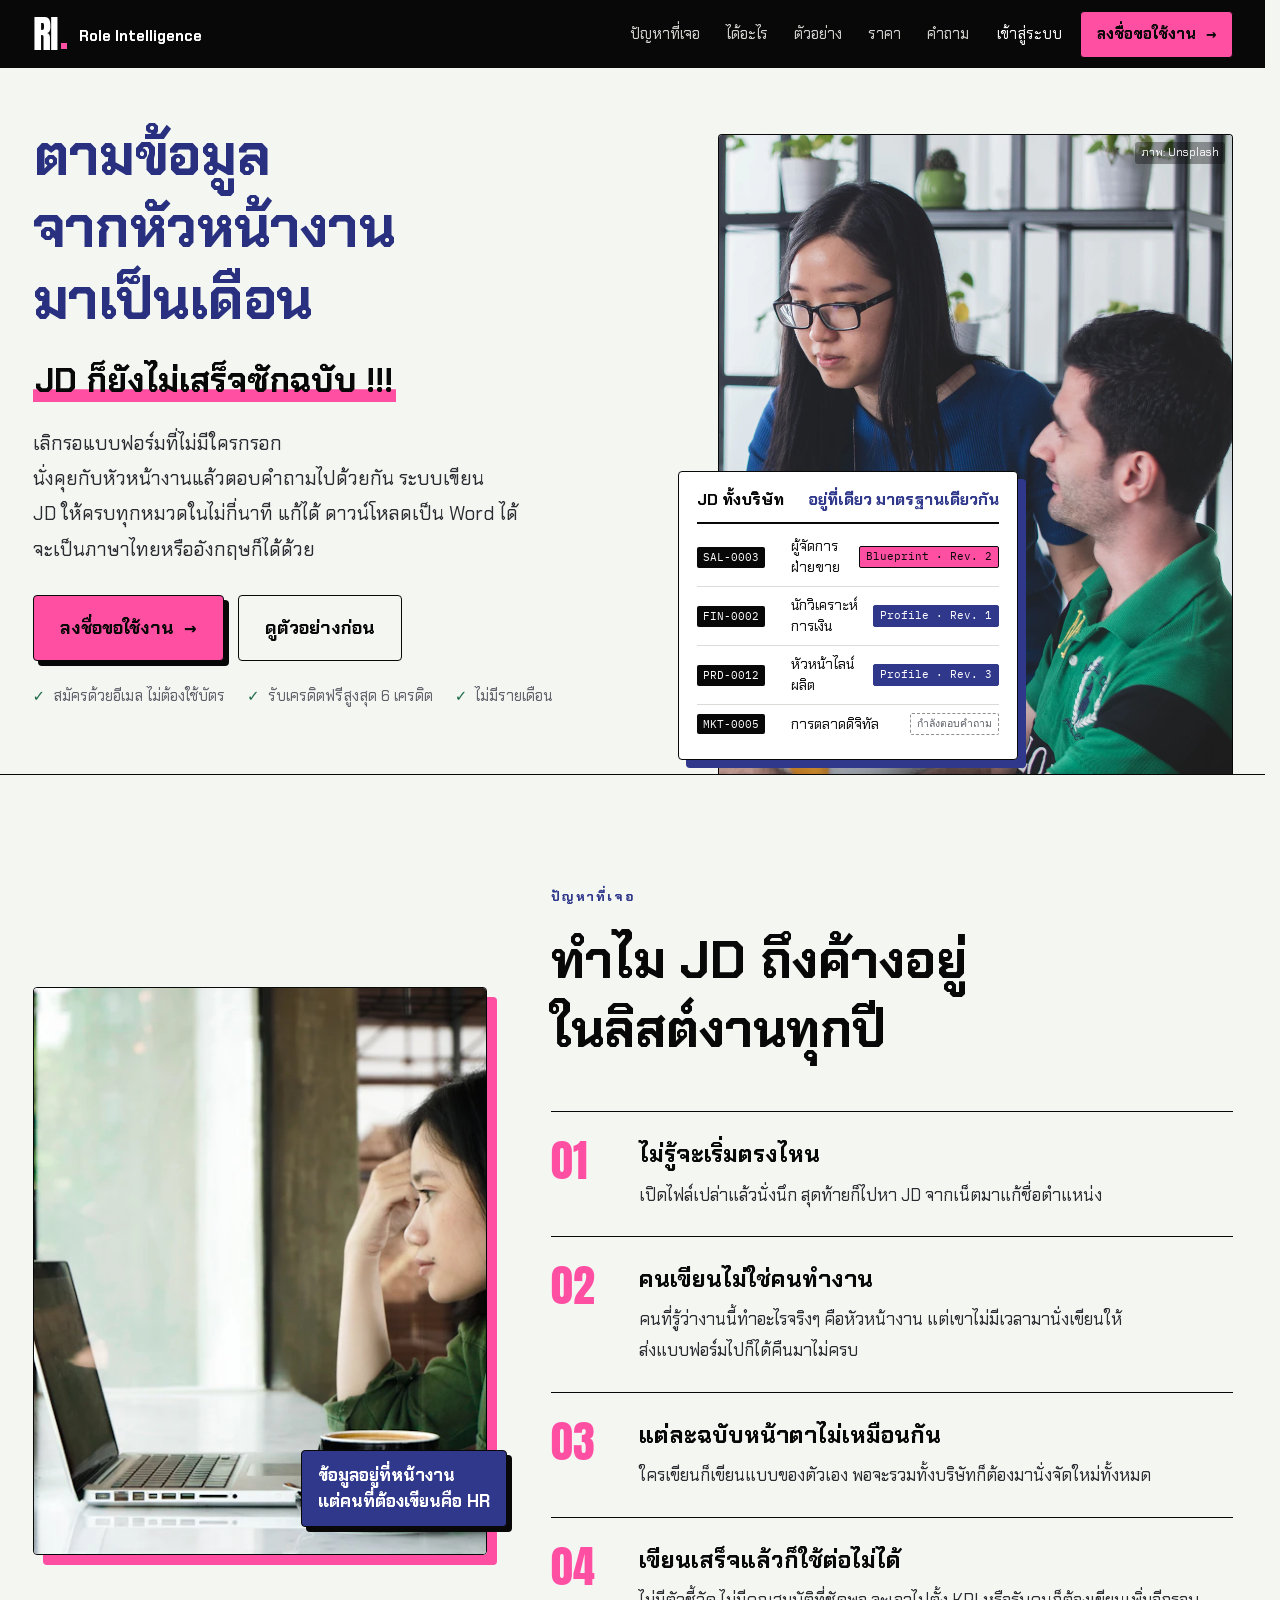
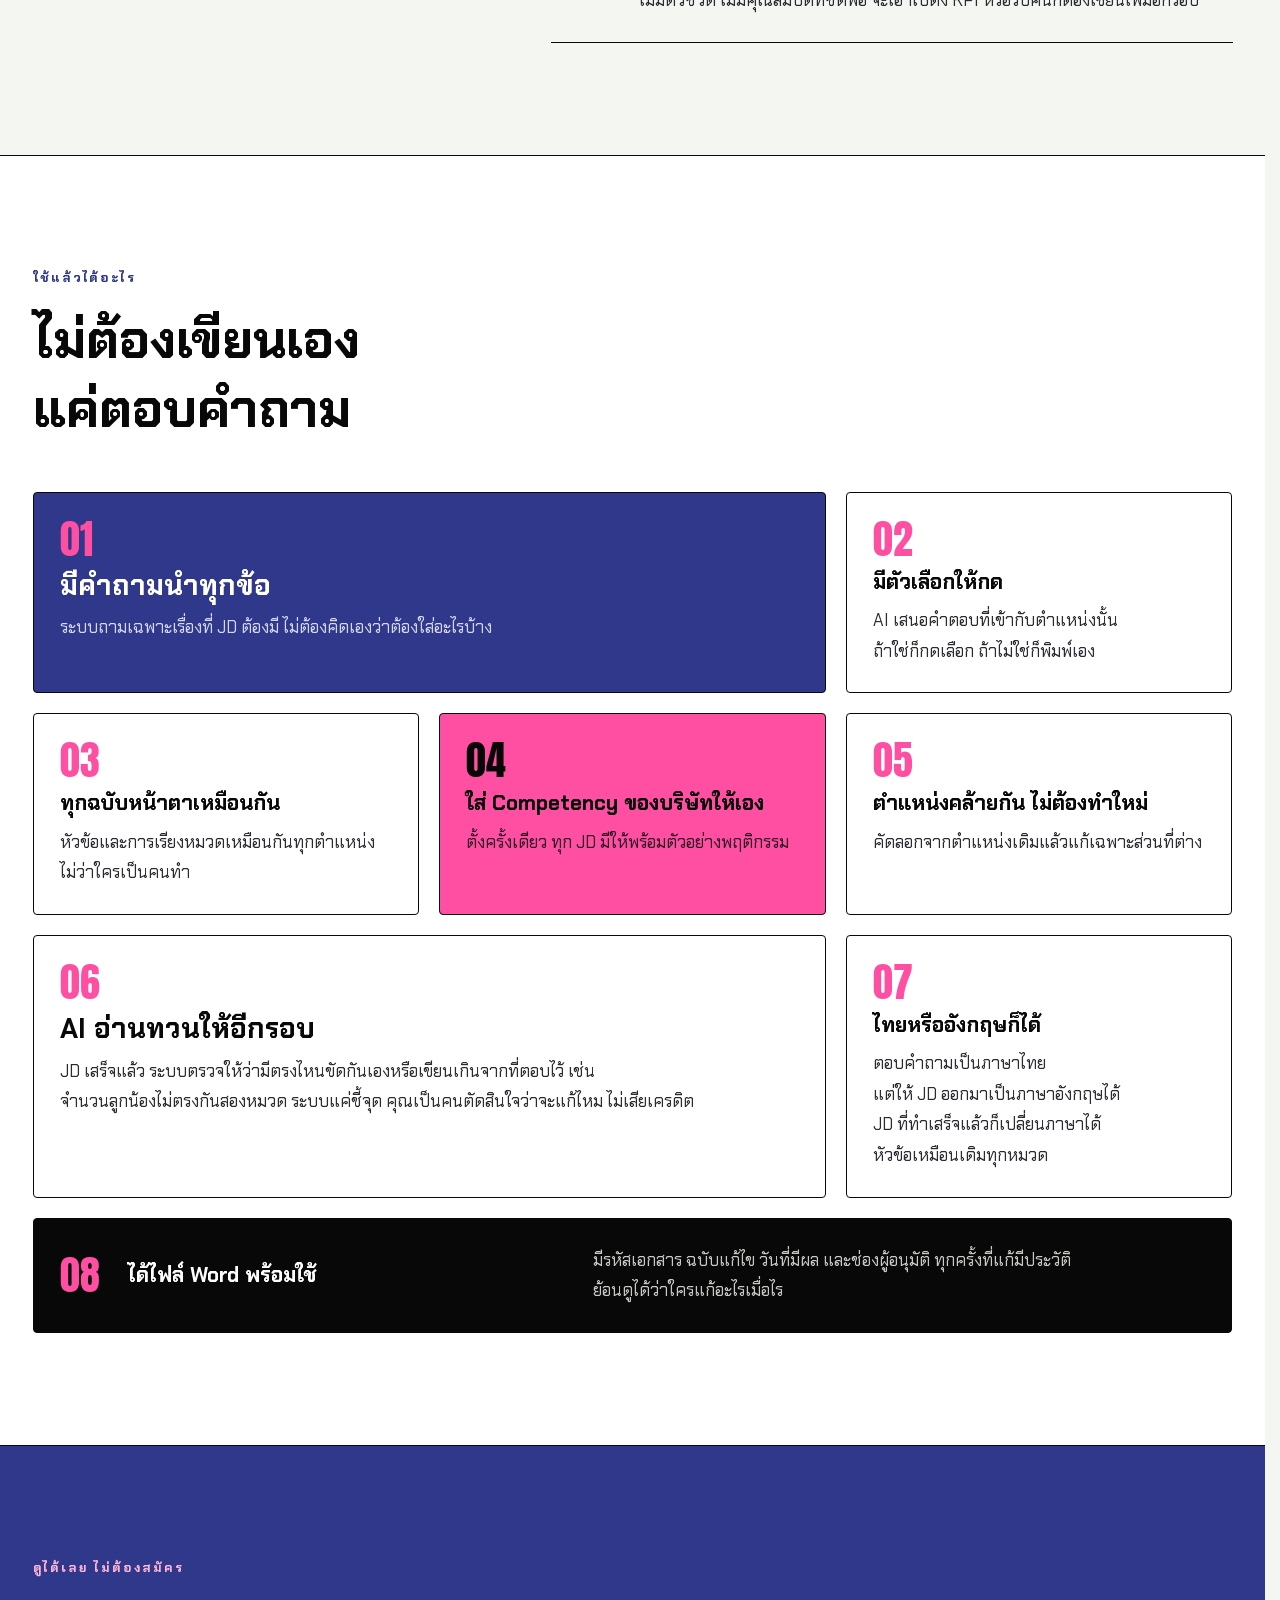
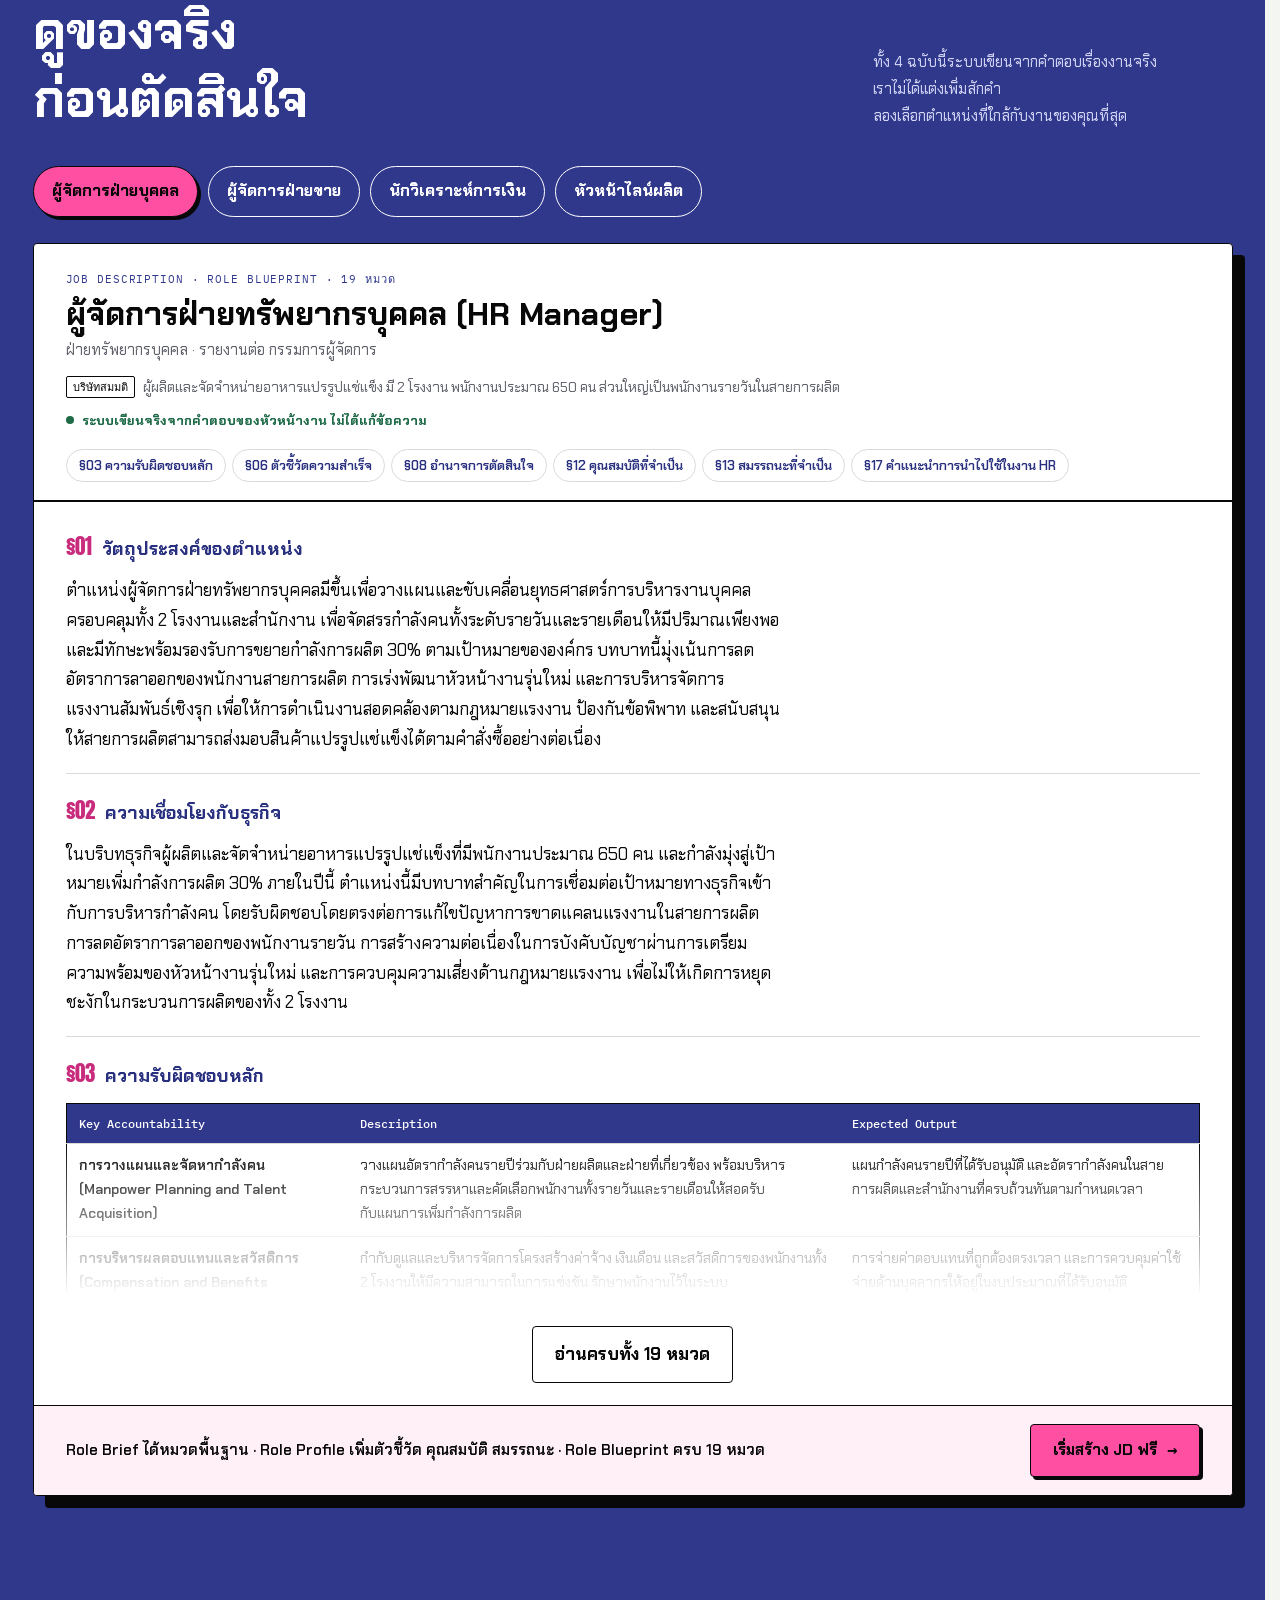
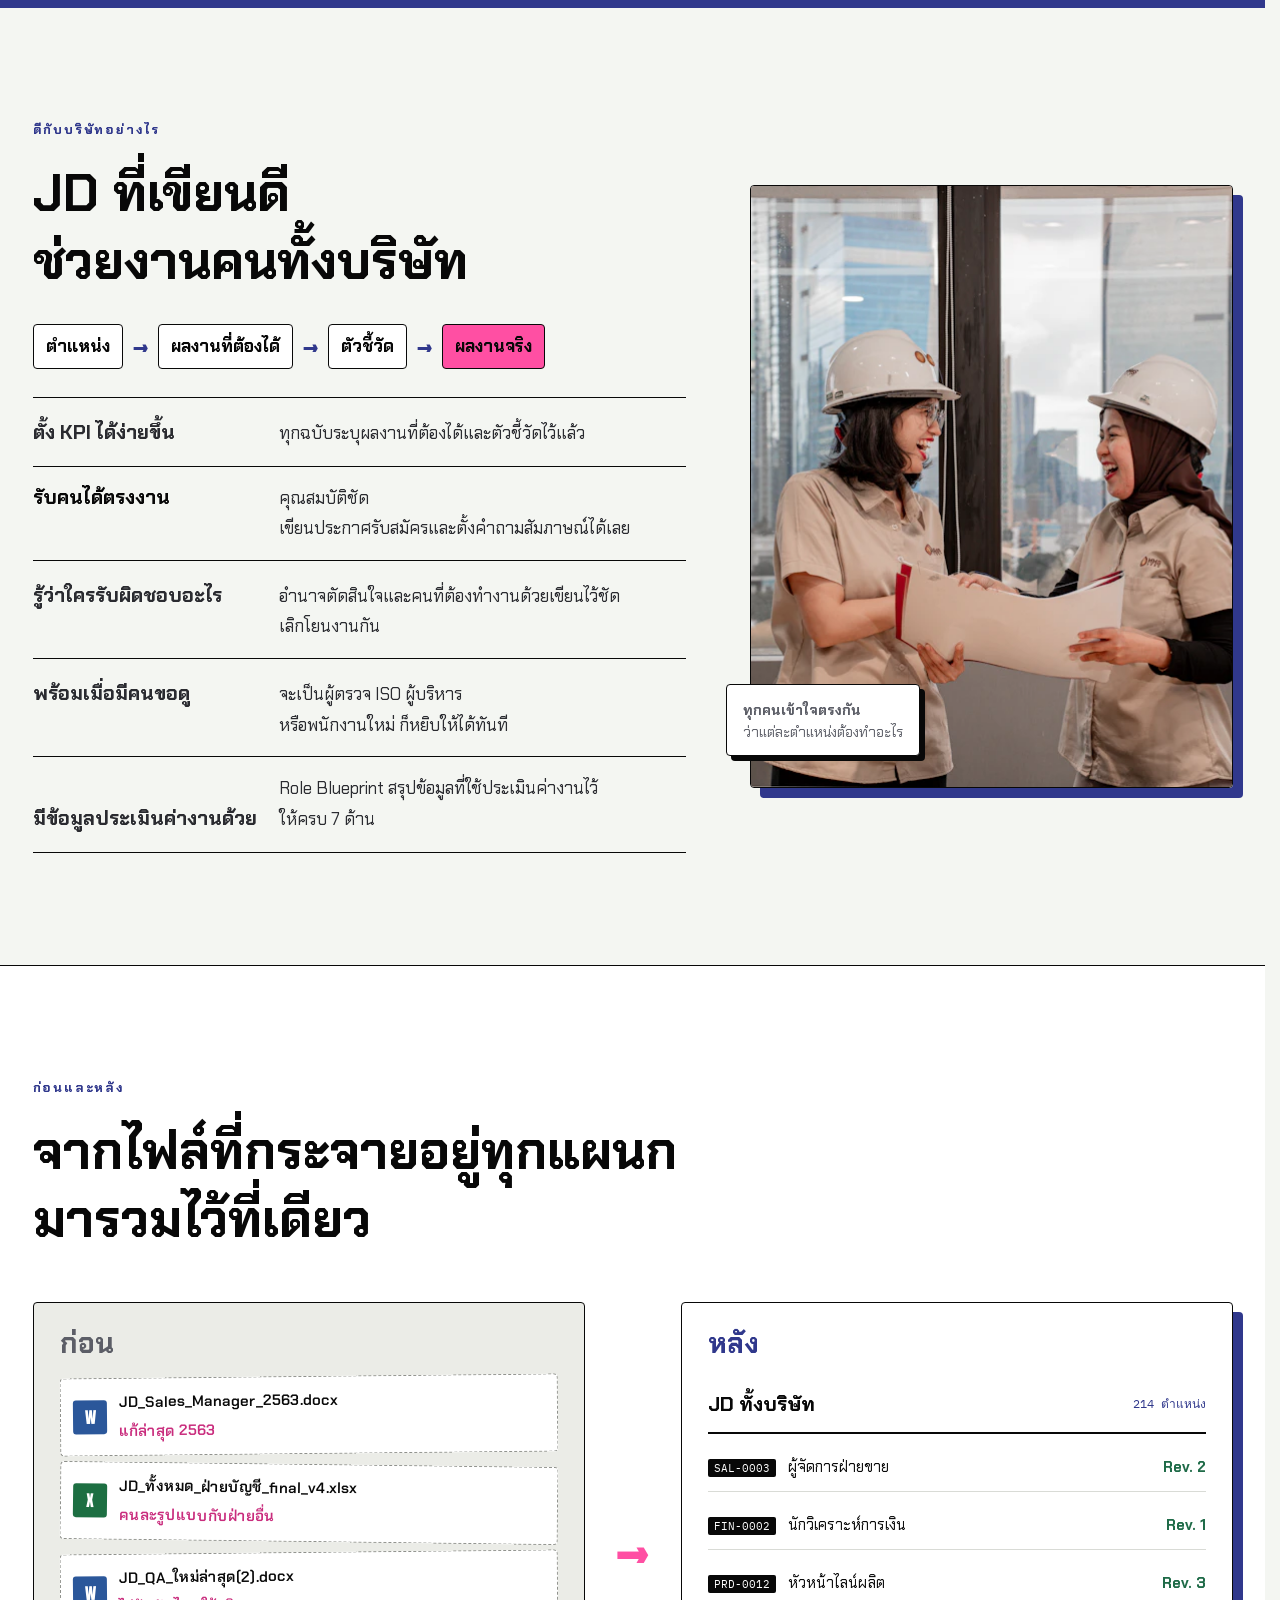
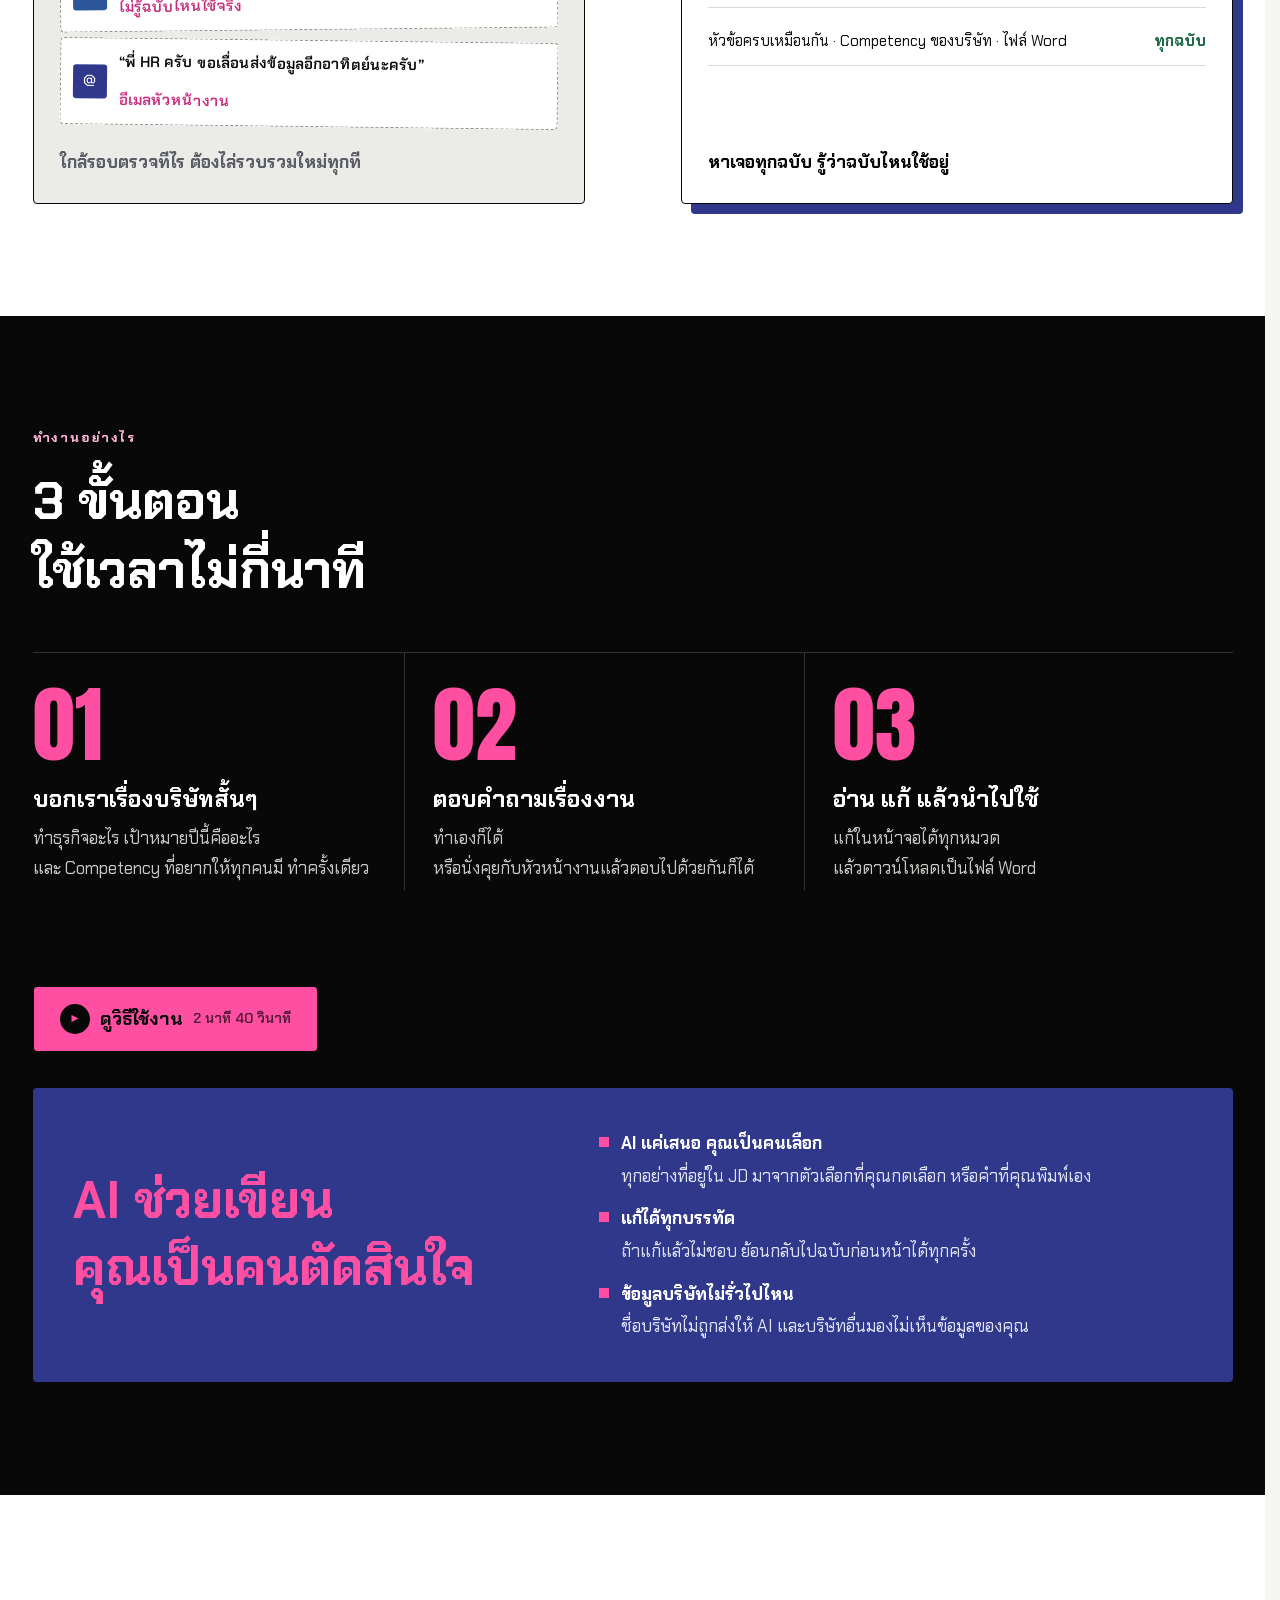
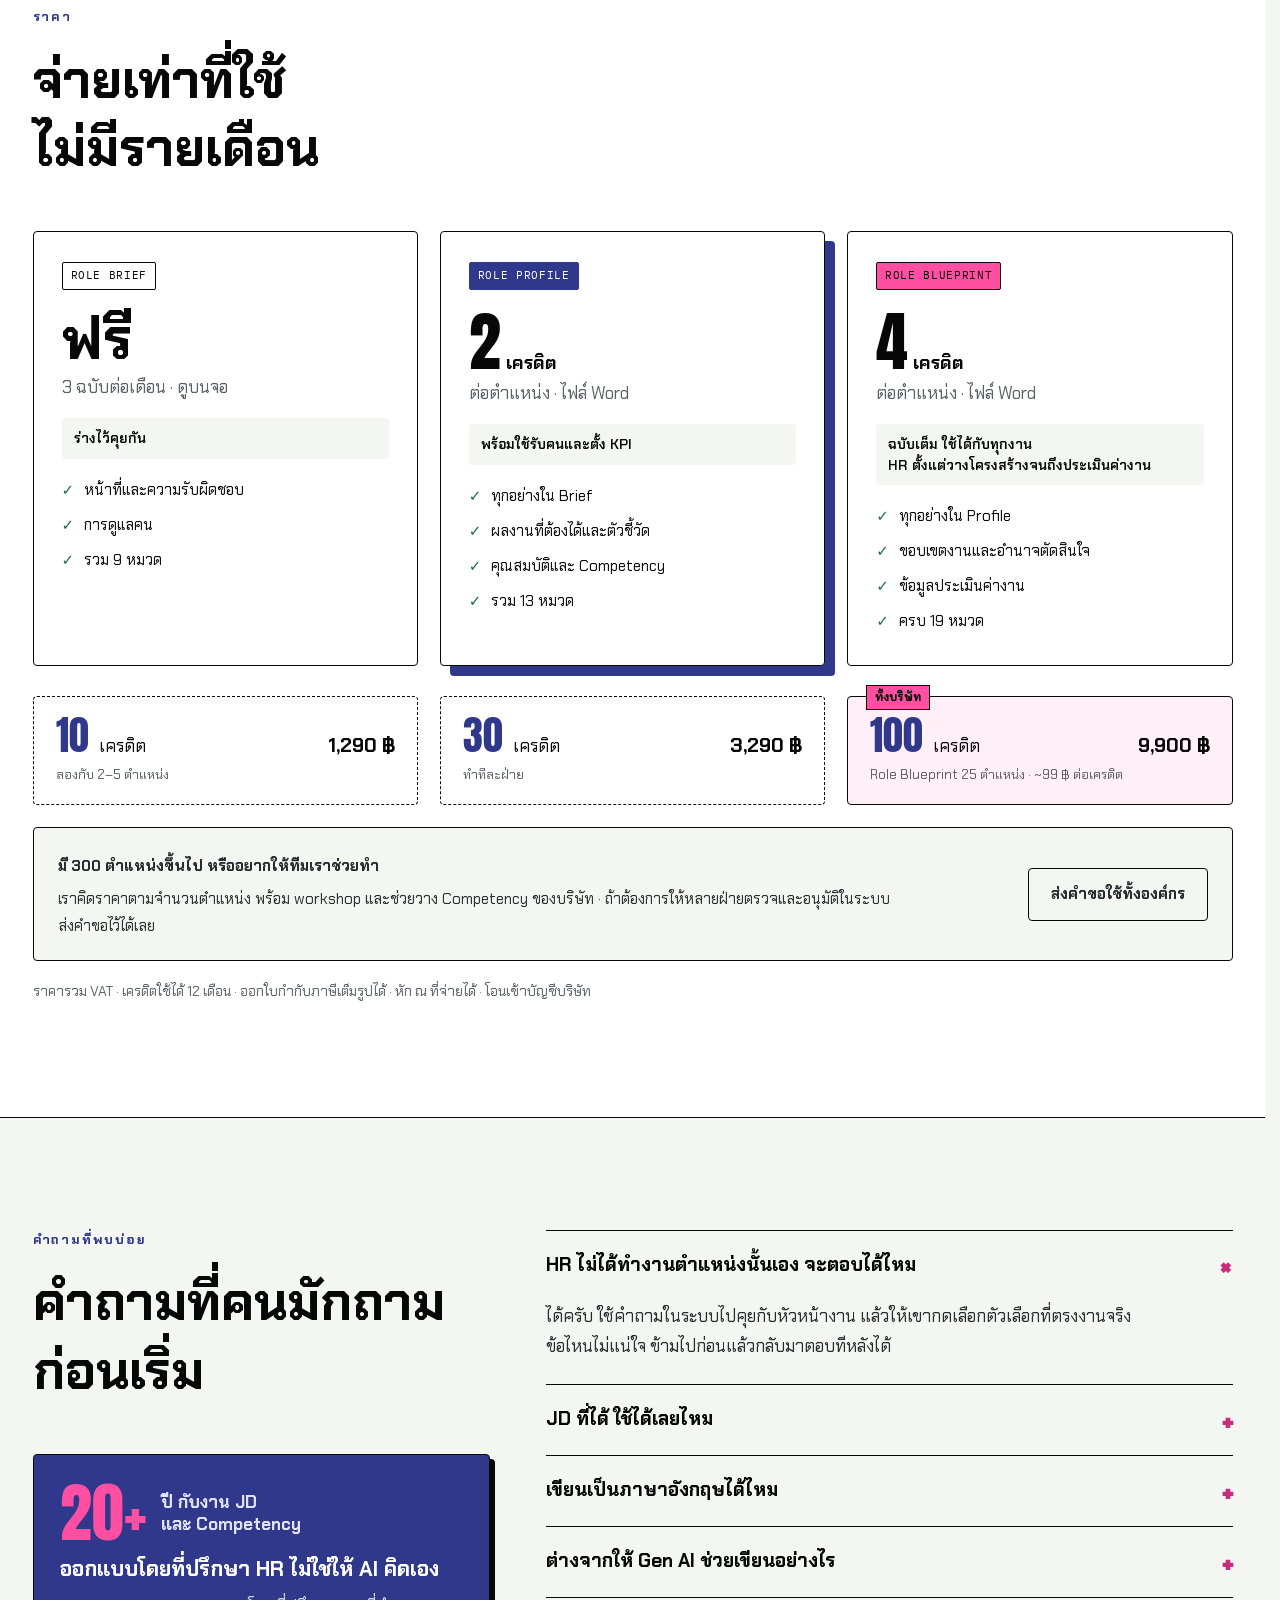
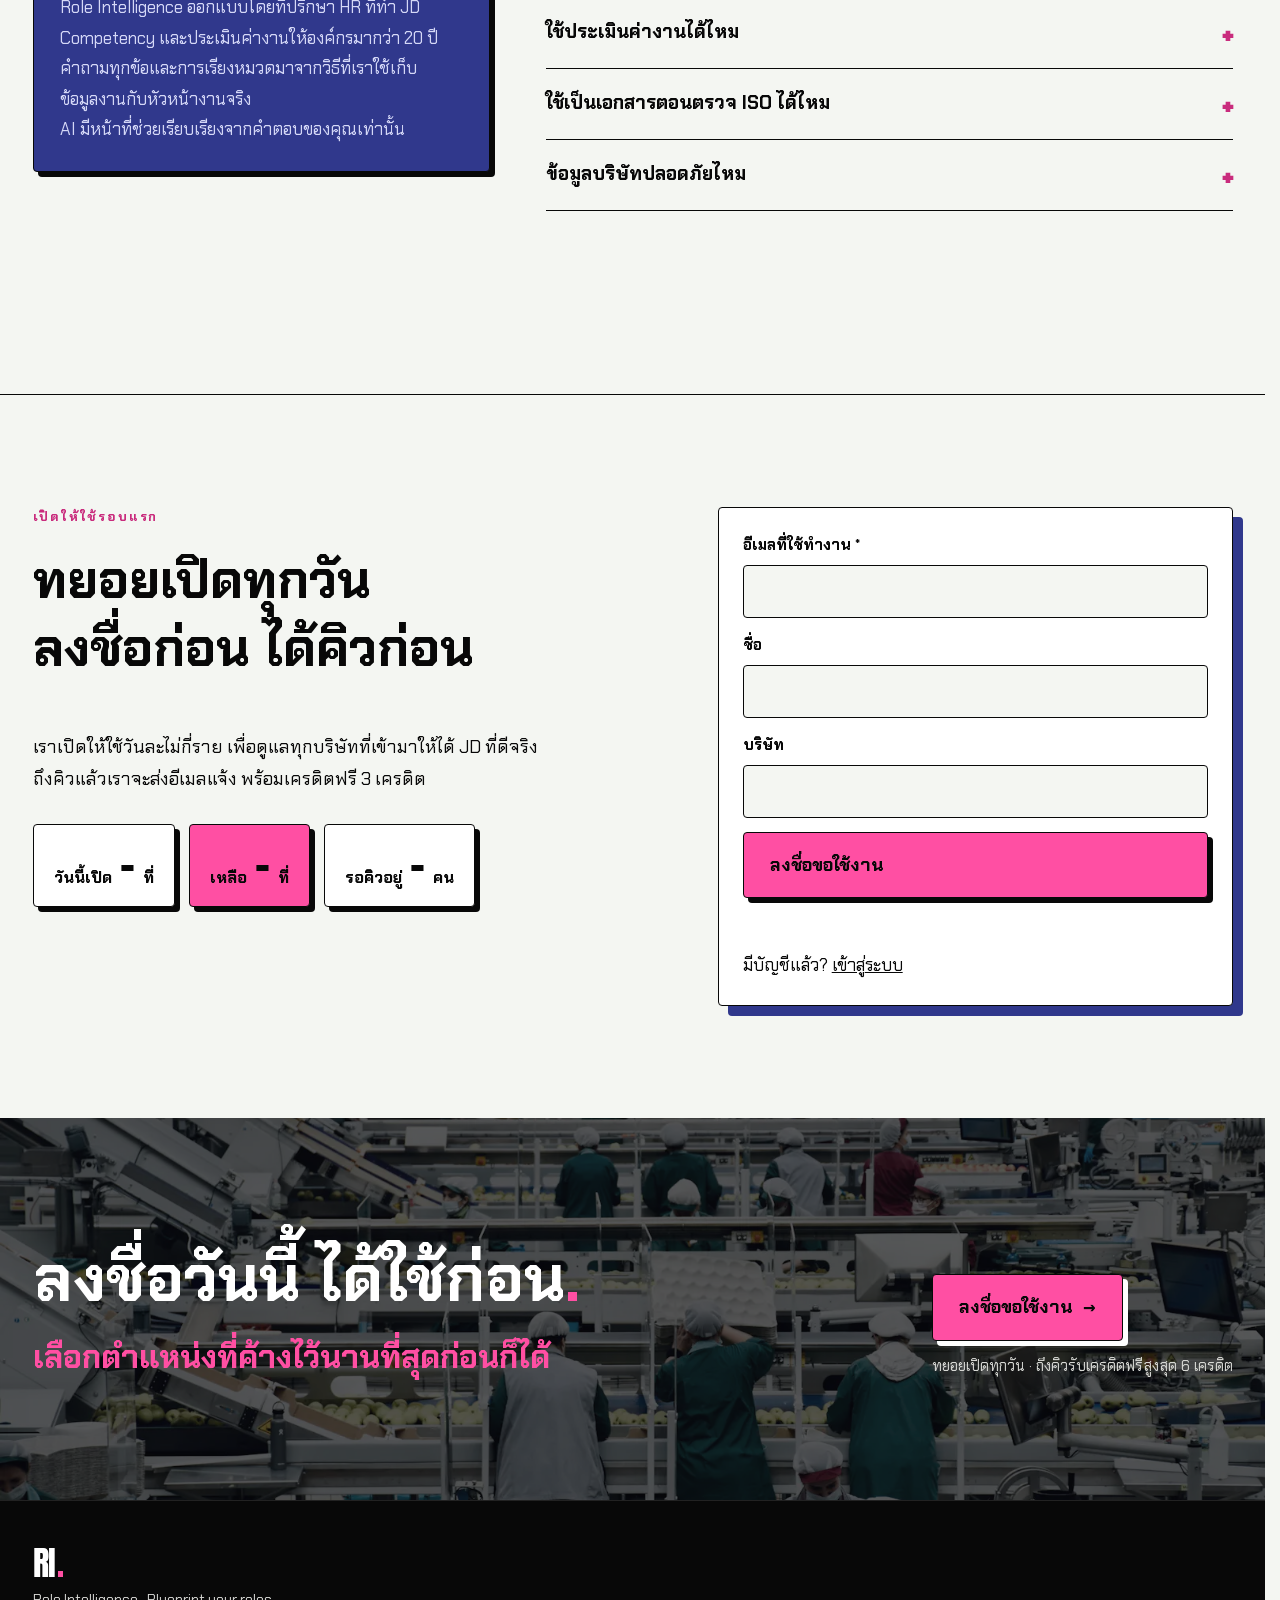
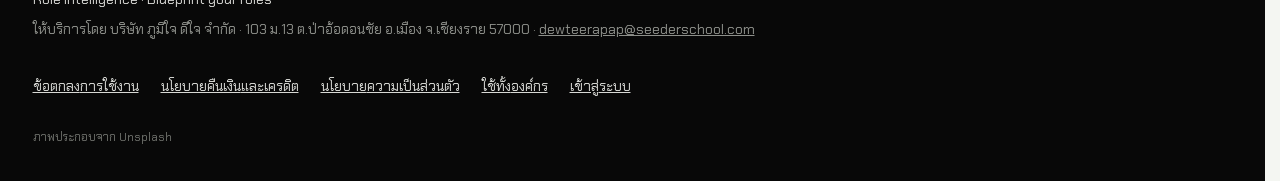
==== commit f6c1bd04: "Update web app" ====
--- a/index.html
+++ b/index.html
@@ -9,7 +9,7 @@
 <script>/* The app moved to app/ (2026-11-23). Old links such as …/#jds, …/#unsubscribe?… or …/?demo=1 go there. */
 (function () {
   var id = location.hash.replace(/^#/, '');
-  var page = ['', 'top', 'hr', 'gain', 'try', 'org', 'how', 'pricing', 'faq', 'join', 'contact'];
+  var page = ['', 'top', 'hr', 'gain', 'try', 'org', 'how', 'pricing', 'faq', 'join', 'contact', 'org-request'];
   if (page.indexOf(id) < 0 && !/^jd-/.test(id) || /[?&](demo|theme)=/.test(location.search)) location.replace('app/' + location.search + location.hash);
 })();
 </script>
@@ -48,7 +48,7 @@
           <a class="btn btn-ghost btn-lg" href="#try">ดูตัวอย่างก่อน</a>
         </div>
         <ul class="trust">
-          <li>สมัครด้วยอีเมล ไม่ต้องใช้บัตร</li><li>ได้ 3 เครดิตฟรี</li><li>ไม่มีรายเดือน</li>
+          <li>สมัครด้วยอีเมล ไม่ต้องใช้บัตร</li><li>รับเครดิตฟรีสูงสุด 6 เครดิต</li><li>ไม่มีรายเดือน</li>
         </ul>
       </div>
       <figure class="hero-photo">
@@ -297,7 +297,7 @@
       <h2><span>ลงชื่อวันนี้ ได้ใช้ก่อน<i class="dot"></i></span><span class="sub">เลือกตำแหน่งที่ค้างไว้นานที่สุดก่อนก็ได้</span></h2>
       <div class="final-cta">
         <a class="btn btn-pink btn-lg js-cta" href="#join">ลงชื่อขอใช้งาน <span aria-hidden="true">→</span></a>
-        <p>ทยอยเปิดทุกวัน · ถึงคิวรับฟรี 3 เครดิต</p>
+        <p>ทยอยเปิดทุกวัน · ถึงคิวรับเครดิตฟรีสูงสุด 6 เครดิต</p>
       </div>
     </div>
   </section>
@@ -339,6 +339,6 @@
 <script src="assets/sample-jds.js?v=20261123b"></script>
 <script src="assets/landing.js?v=20261123h"></script>
 <script src="config.js?v=20261125a"></script>
-<script src="assets/launch.js?v=20261125f"></script>
+<script src="assets/launch.js?v=20261125t"></script>
 </body>
 </html>
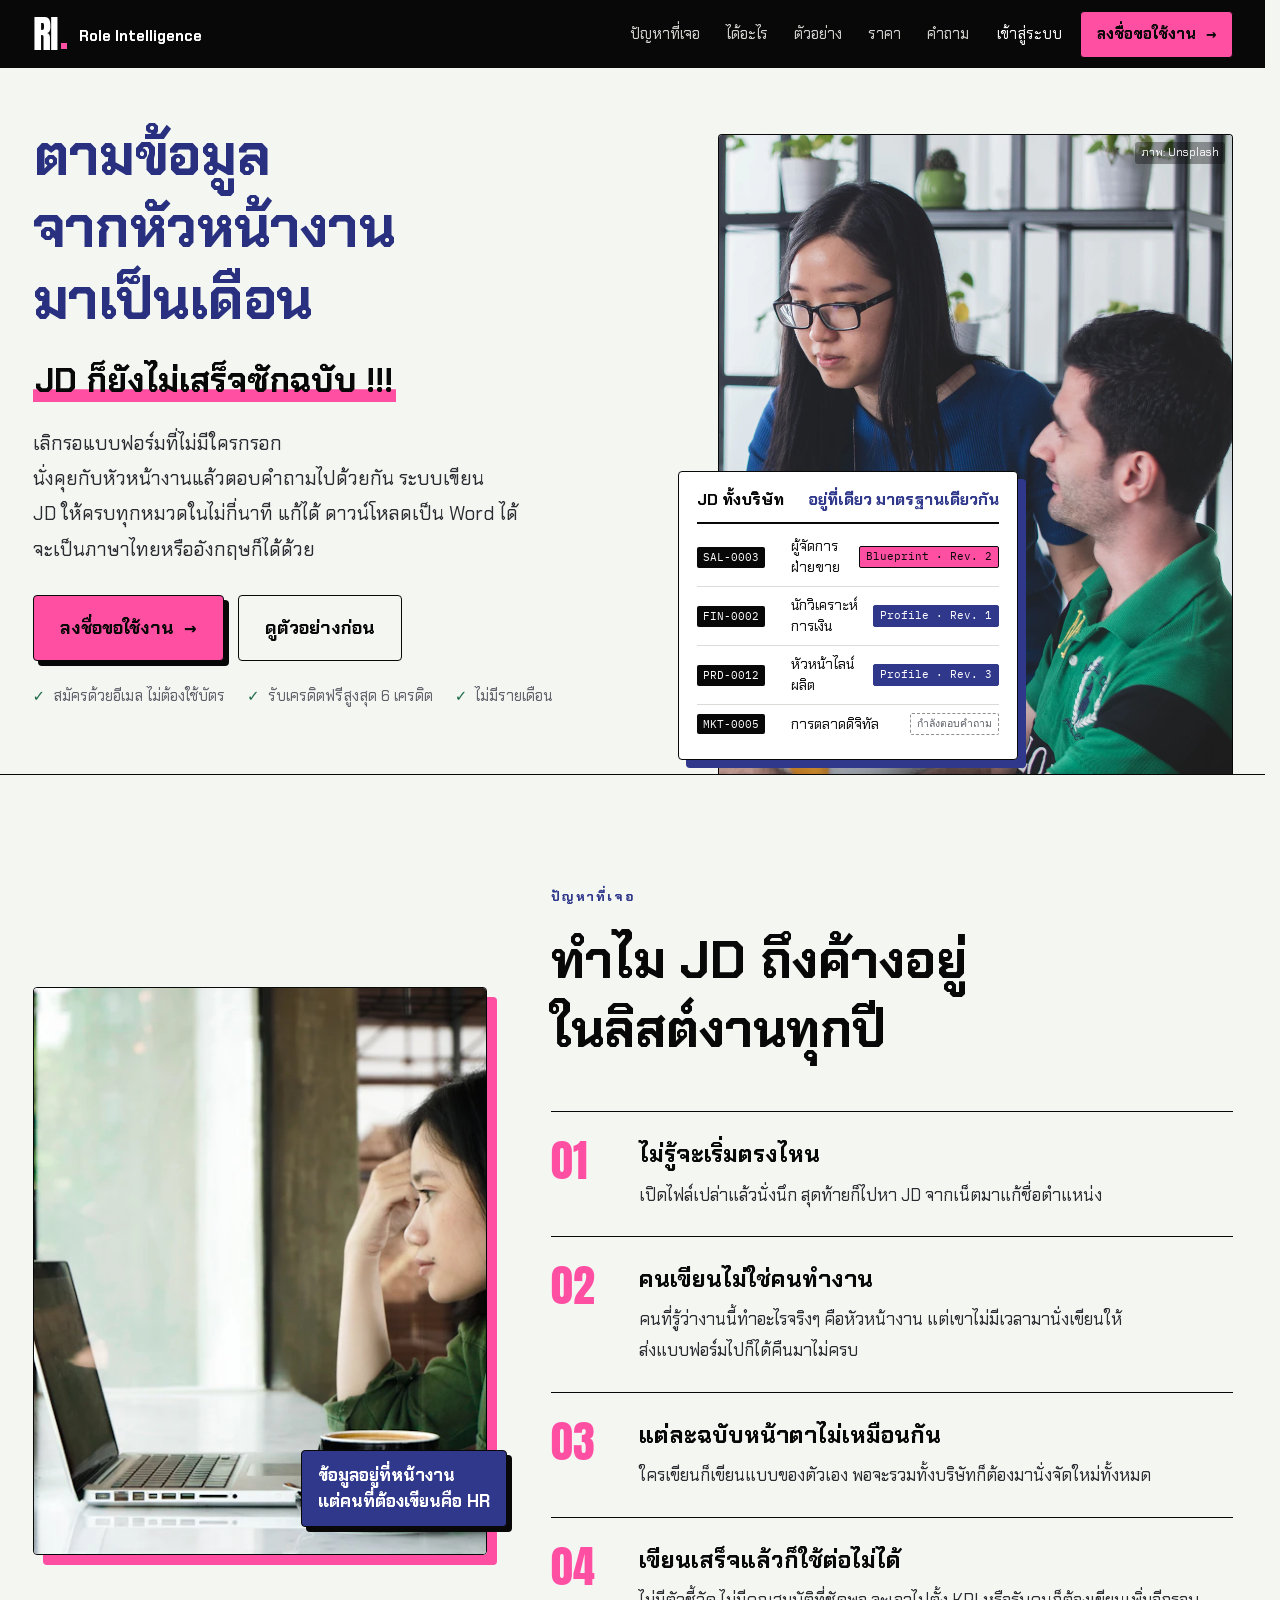
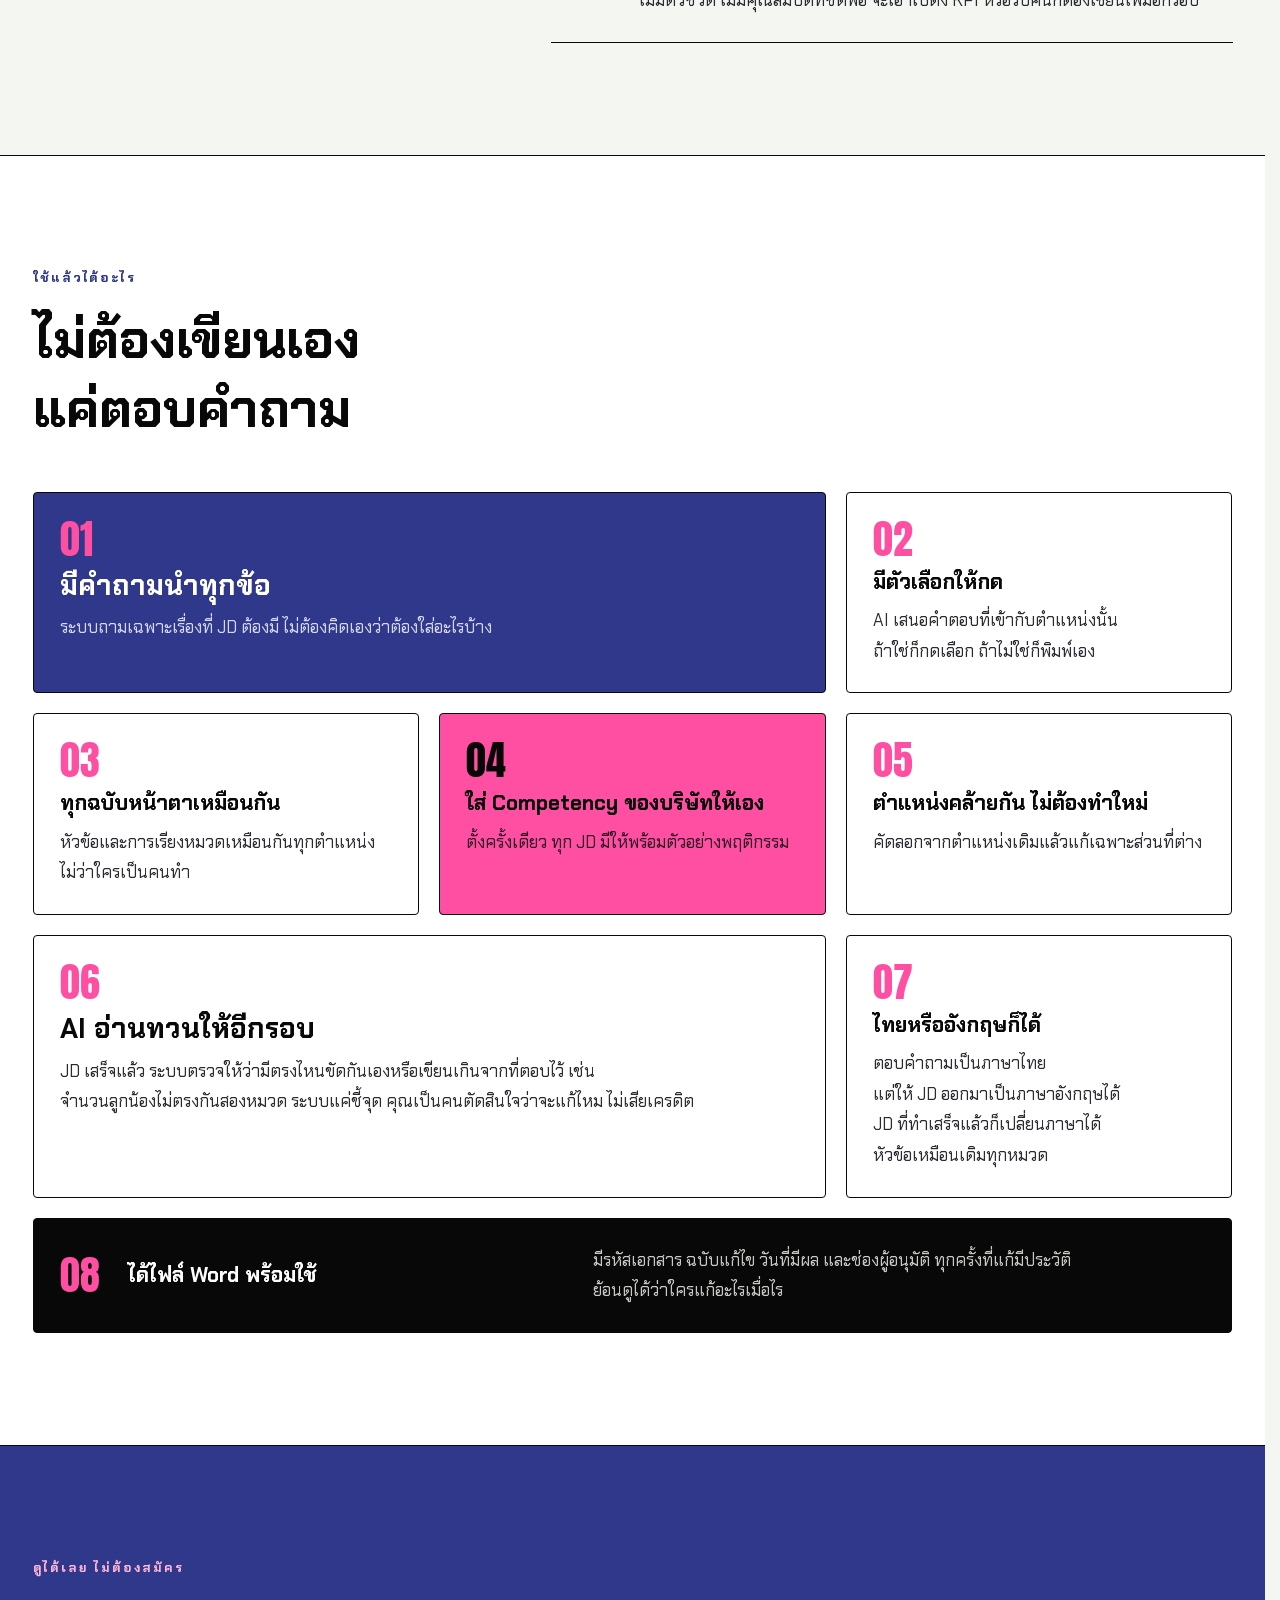
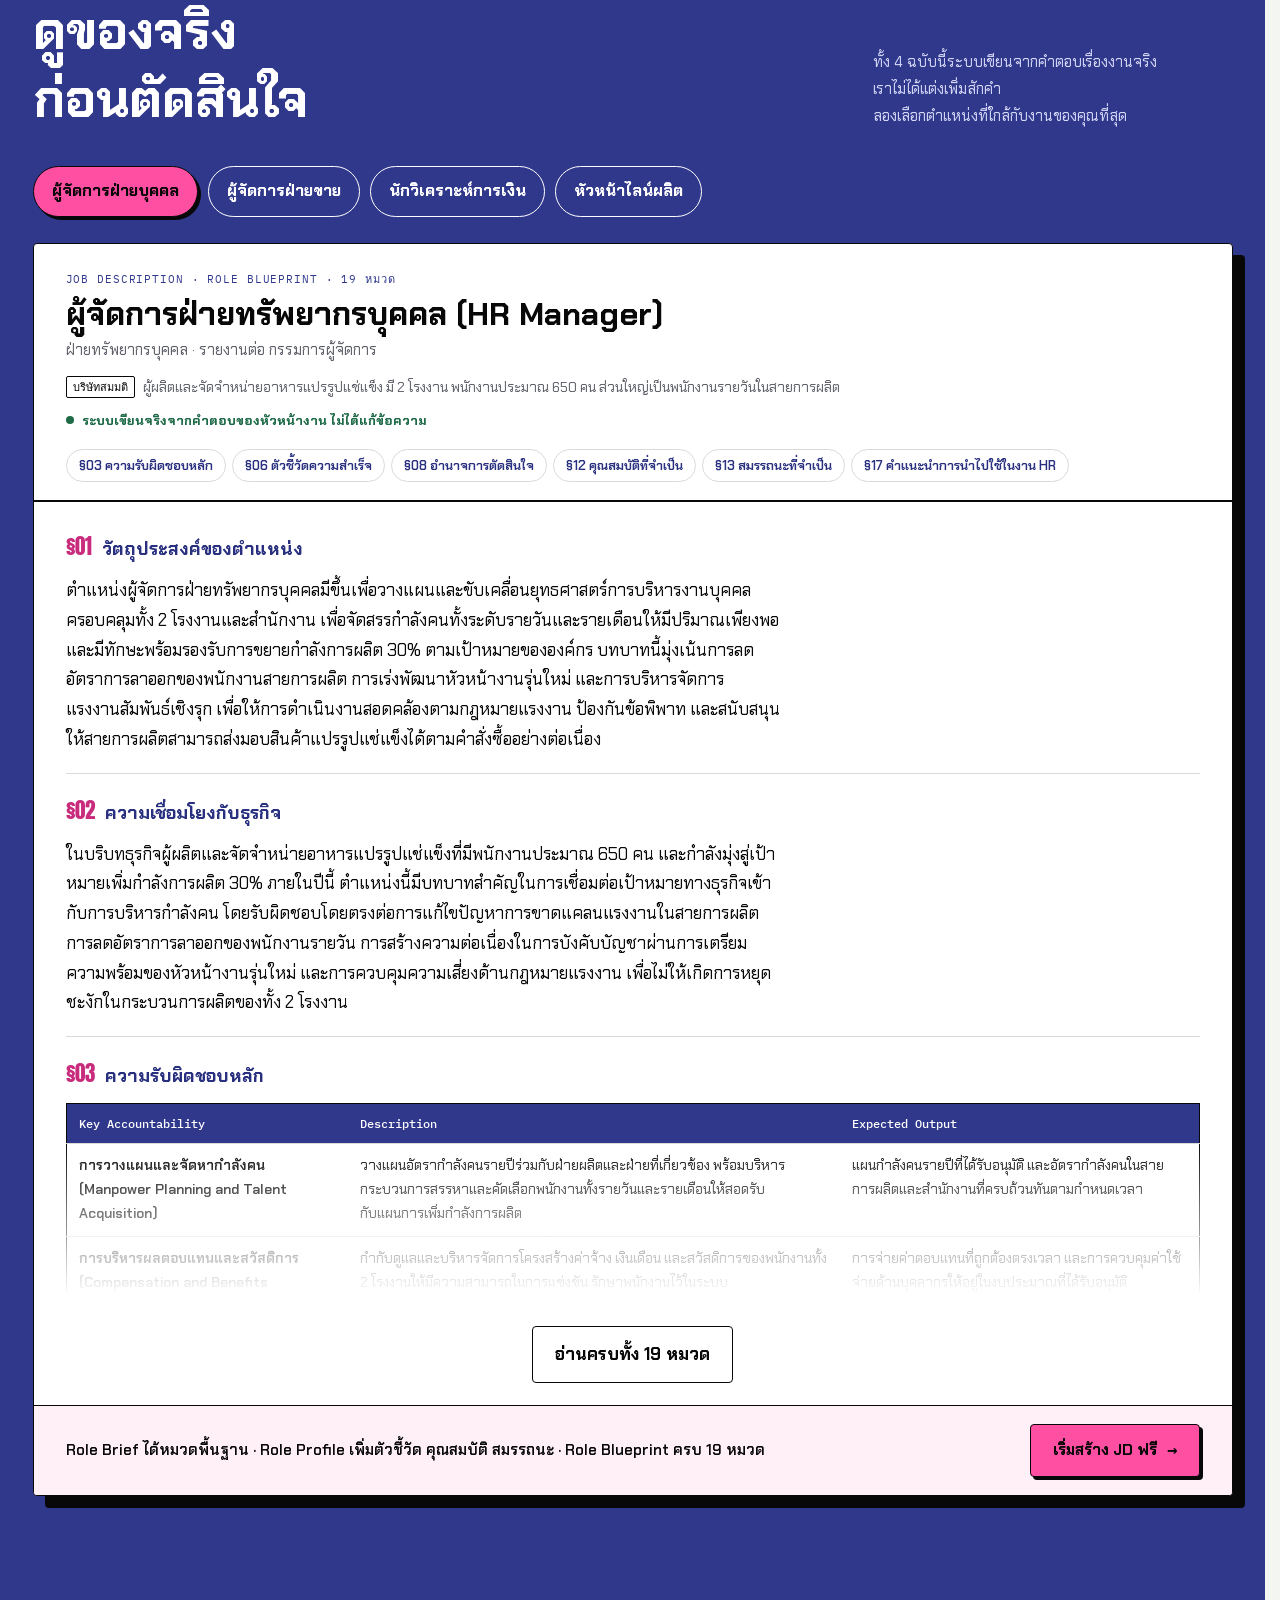
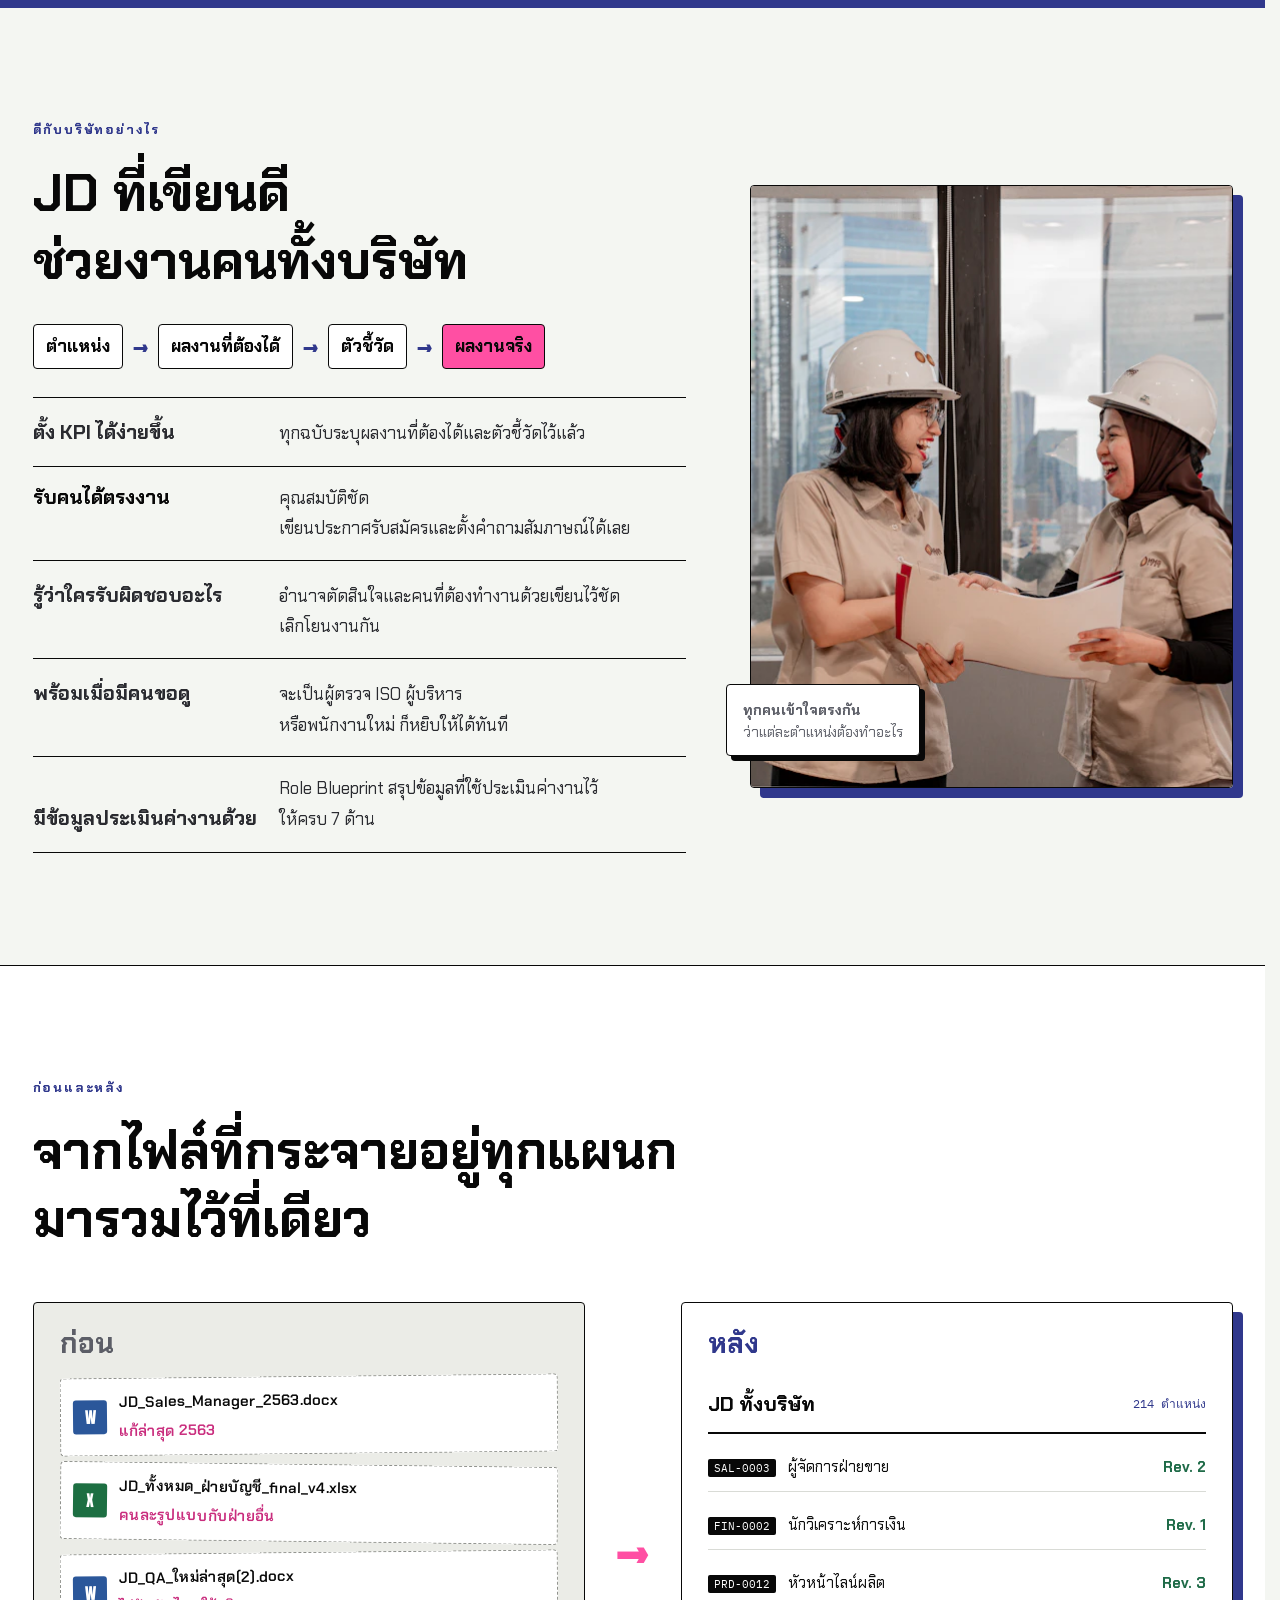
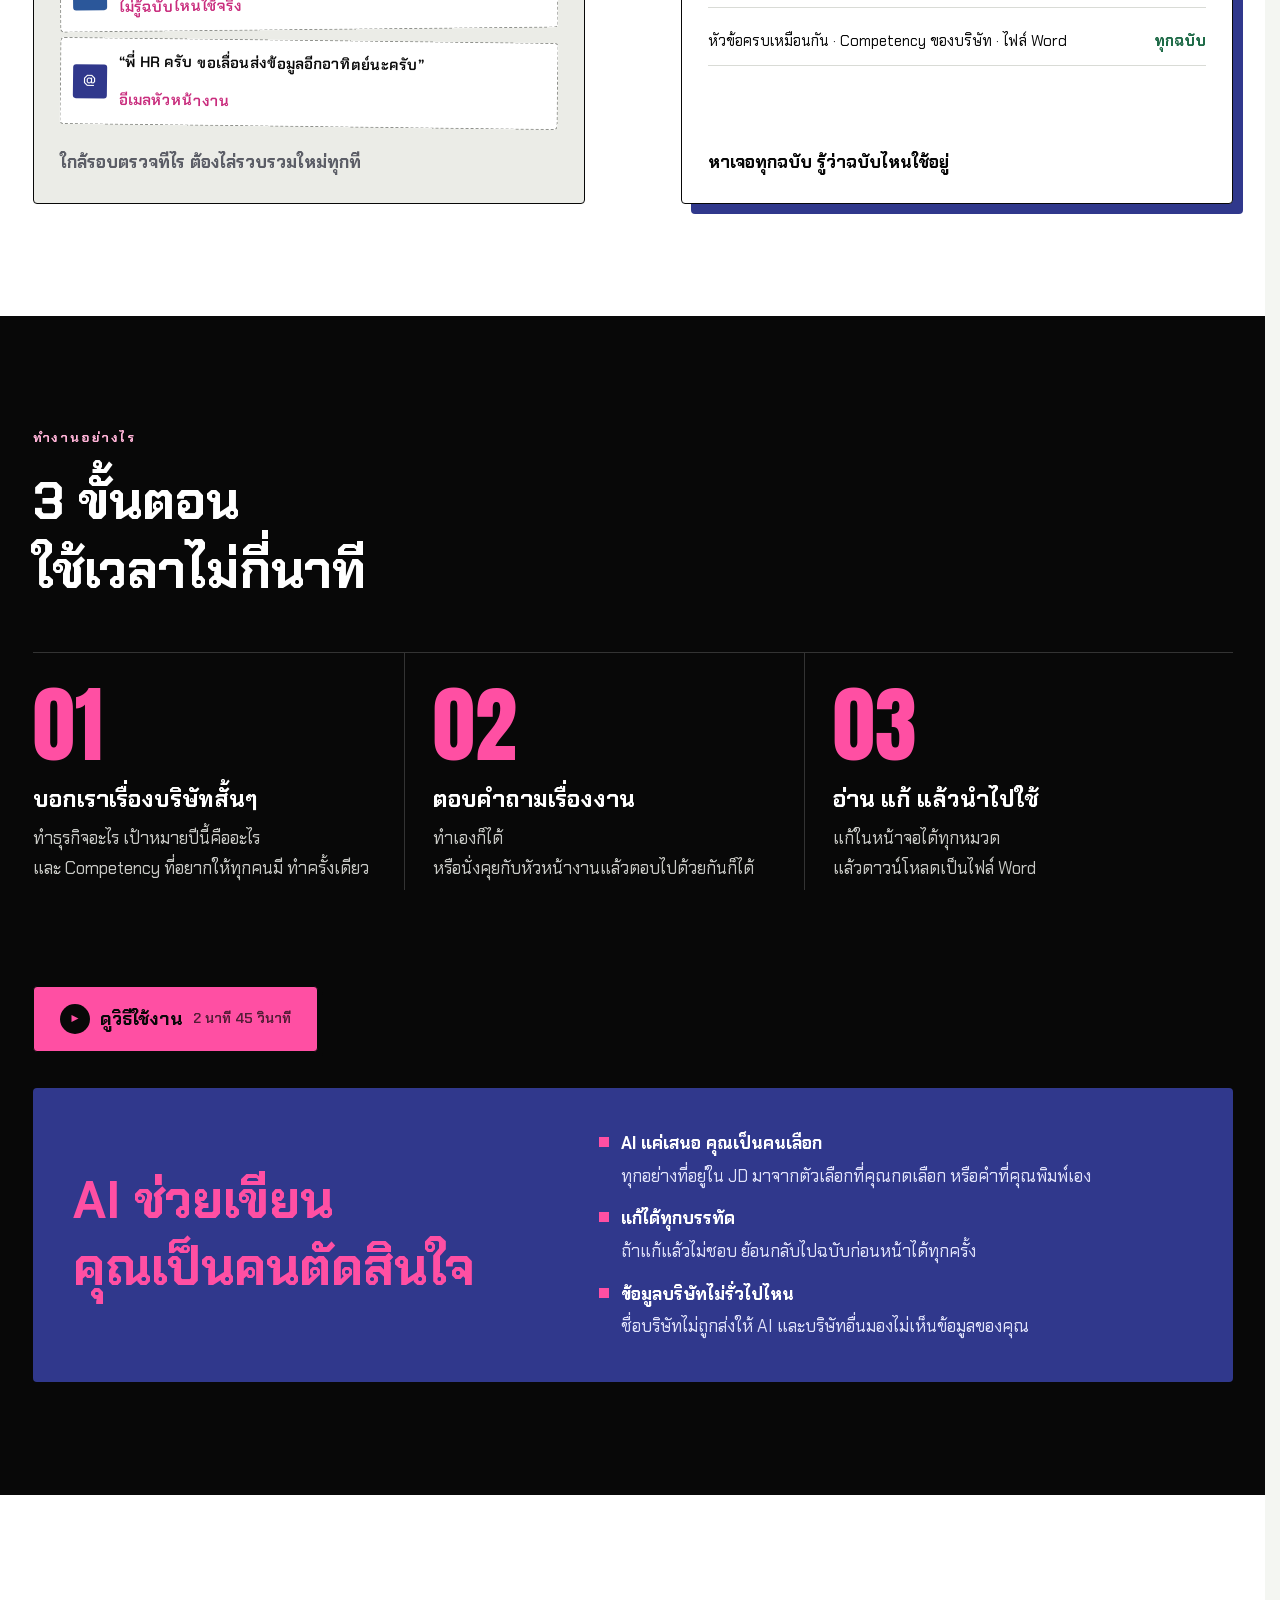
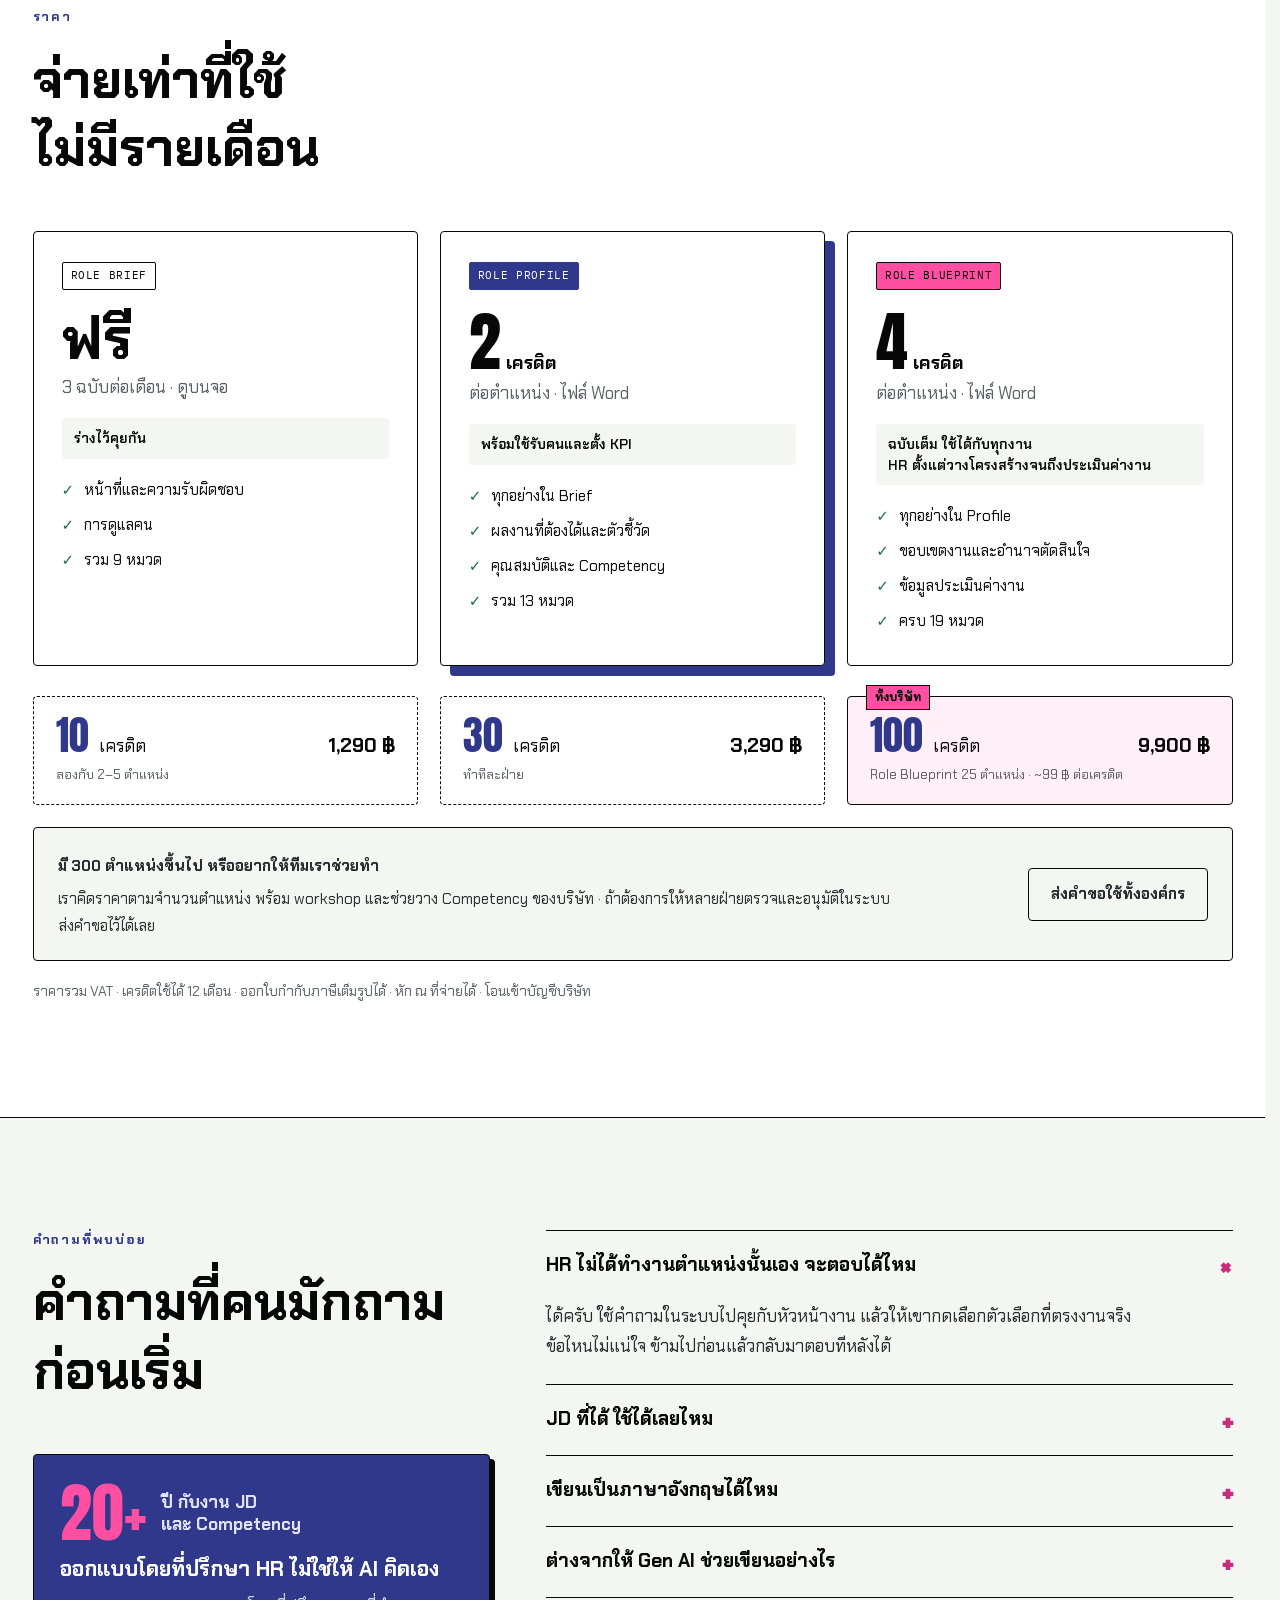
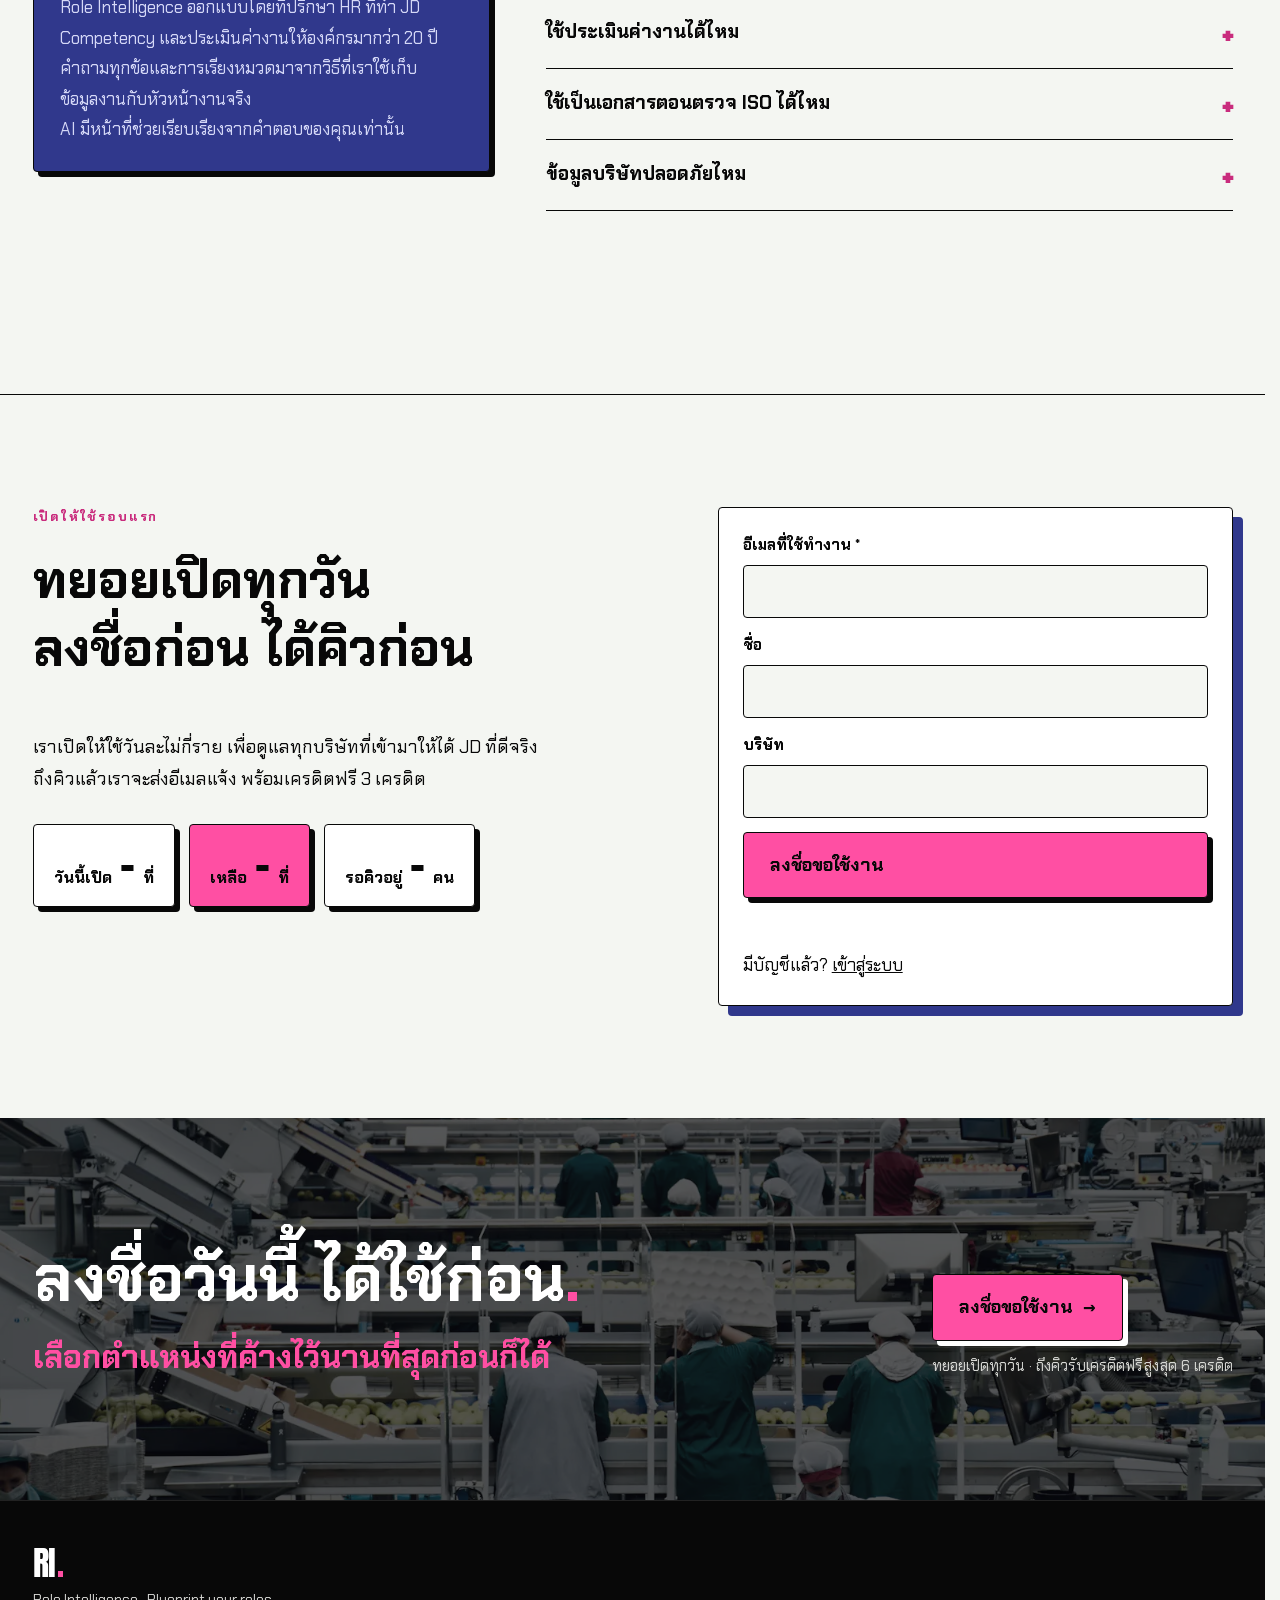
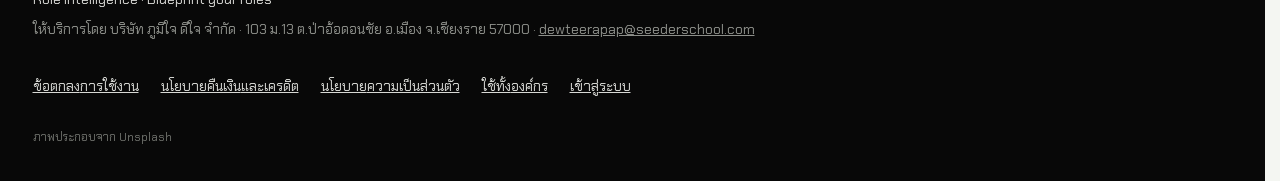
==== commit 2b26f8b5: "Update web app" ====
--- a/index.html
+++ b/index.html
@@ -5,7 +5,14 @@
 <meta name="viewport" content="width=device-width, initial-scale=1">
 <title>Role Intelligence · เขียน JD ครบทุกหมวดในไม่กี่นาที</title>
 <meta name="description" content="ตามข้อมูลจากหัวหน้างานมาเป็นเดือน JD ก็ยังไม่เสร็จซักฉบับ? ตอบคำถามเรื่องงานทีละข้อ ระบบเขียน JD ให้ครบทุกหมวดในไม่กี่นาที แก้ได้ ดาวน์โหลดเป็น Word ได้ ทั้งภาษาไทยและอังกฤษ เริ่มฟรี">
-<link rel="icon" href="data:image/svg+xml,%3Csvg xmlns='http://www.w3.org/2000/svg' viewBox='0 0 64 64'%3E%3Crect width='64' height='64' rx='8' fill='%23080808'/%3E%3Ctext x='9' y='50' font-family='Anton,Impact,Arial Narrow,sans-serif' font-size='44' fill='%23fff'%3ERI%3C/text%3E%3Crect x='47' y='42' width='8' height='8' fill='%23FF4FA3'/%3E%3C/svg%3E">
+<link rel="icon" type="image/png" sizes="32x32" href="/assets/icons/favicon-32.png">
+<link rel="icon" type="image/png" sizes="48x48" href="/assets/icons/favicon-48.png">
+<link rel="apple-touch-icon" href="/assets/icons/apple-touch-icon.png">
+<link rel="manifest" href="/manifest.webmanifest">
+<meta name="theme-color" content="#080808">
+<meta name="apple-mobile-web-app-title" content="RI. JD">
+<meta name="apple-mobile-web-app-capable" content="yes">
+<meta name="mobile-web-app-capable" content="yes">
 <script>/* The app moved to app/ (2026-11-23). Old links such as …/#jds, …/#unsubscribe?… or …/?demo=1 go there. */
 (function () {
   var id = location.hash.replace(/^#/, '');
@@ -191,8 +198,8 @@
         <li><span class="step-no">02</span><h3>ตอบคำถามเรื่องงาน</h3><p>ทำเองก็ได้ หรือนั่งคุยกับหัวหน้างานแล้วตอบไปด้วยกันก็ได้</p></li>
         <li><span class="step-no">03</span><h3>อ่าน แก้ แล้วนำไปใช้</h3><p>แก้ในหน้าจอได้ทุกหมวด แล้วดาวน์โหลดเป็นไฟล์ Word</p></li>
       </ol>
-      <button type="button" class="btn btn-pink btn-lg video-open js-video-open" data-yt="wpcEwquhLlU">
-        <span class="video-open-play" aria-hidden="true">▶</span> ดูวิธีใช้งาน <small>2 นาที 40 วินาที</small>
+      <button type="button" class="btn btn-pink btn-lg video-open js-video-open" data-yt="aD_j7jd-yoQ">
+        <span class="video-open-play" aria-hidden="true">▶</span> ดูวิธีใช้งาน <small>2 นาที 45 วินาที</small>
       </button>
       <div class="principle">
         <p class="big">AI ช่วยเขียน<br><span>คุณเป็นคนตัดสินใจ</span></p>
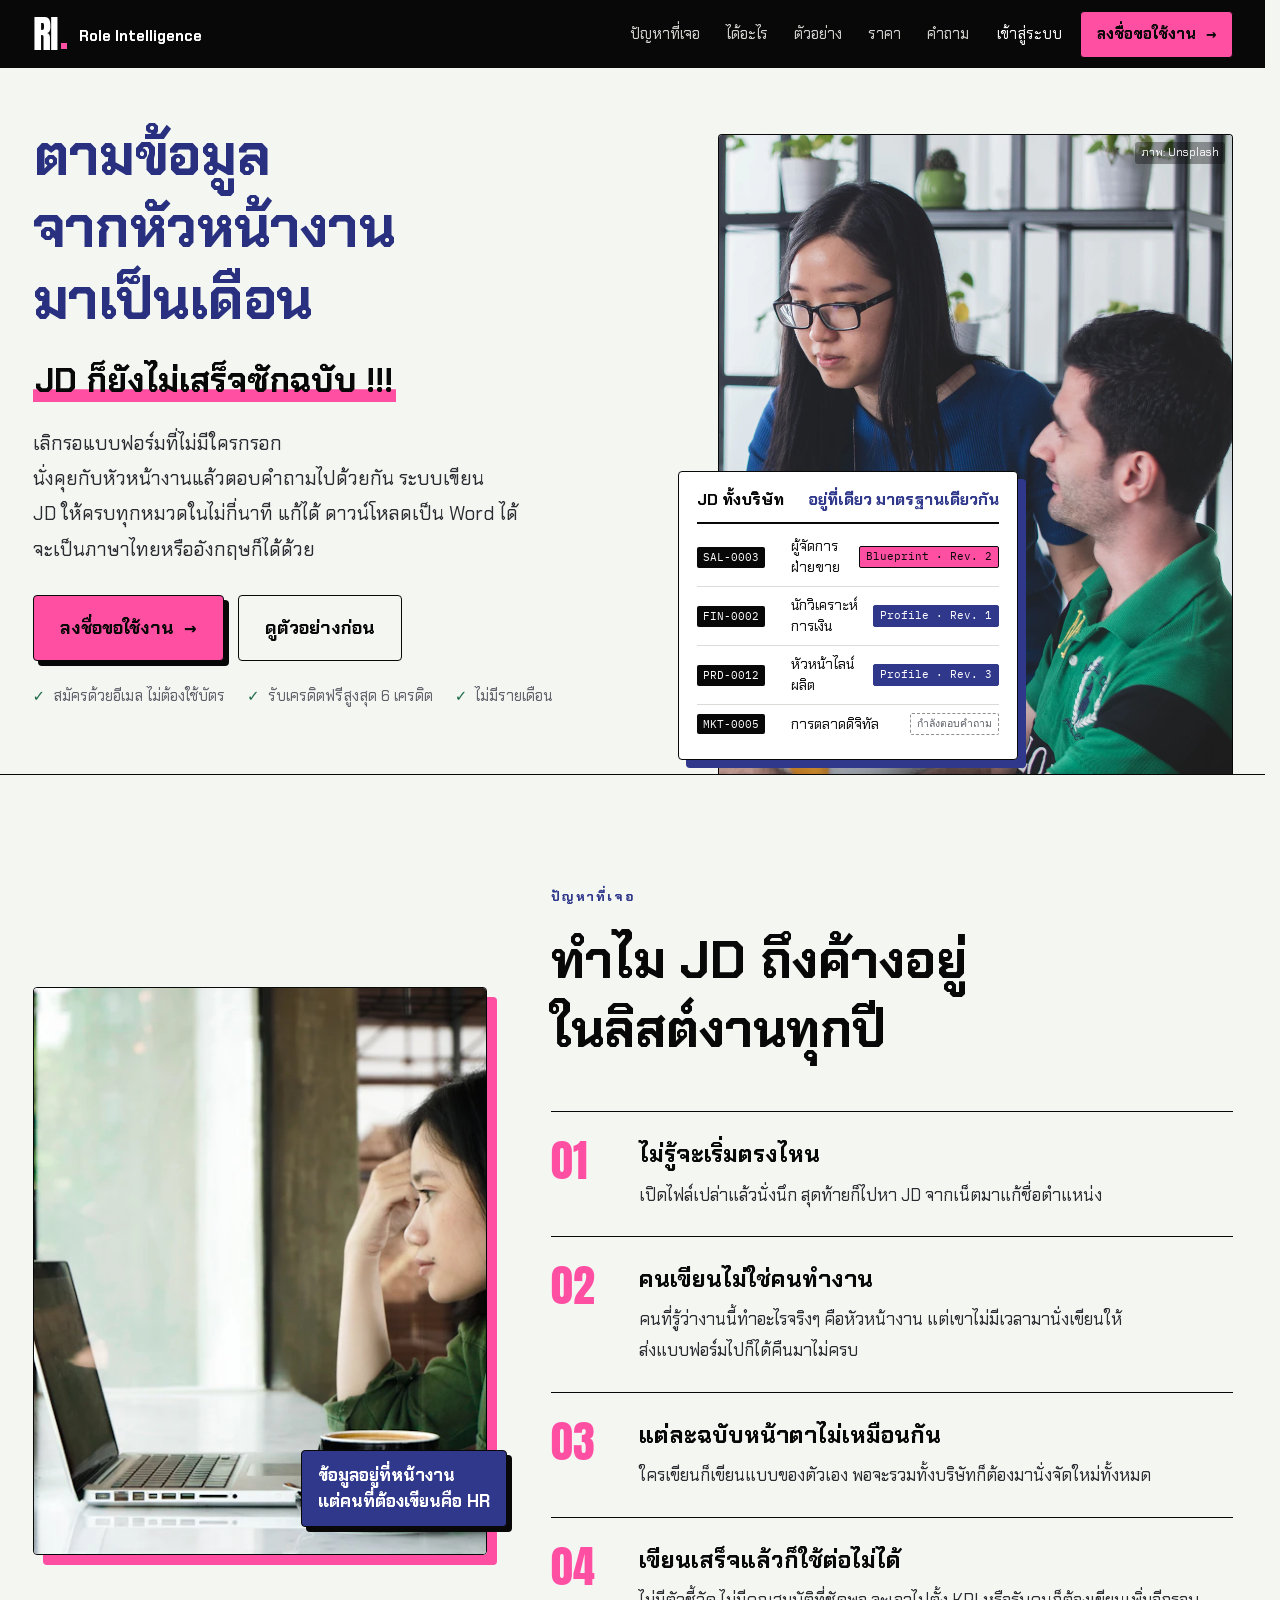
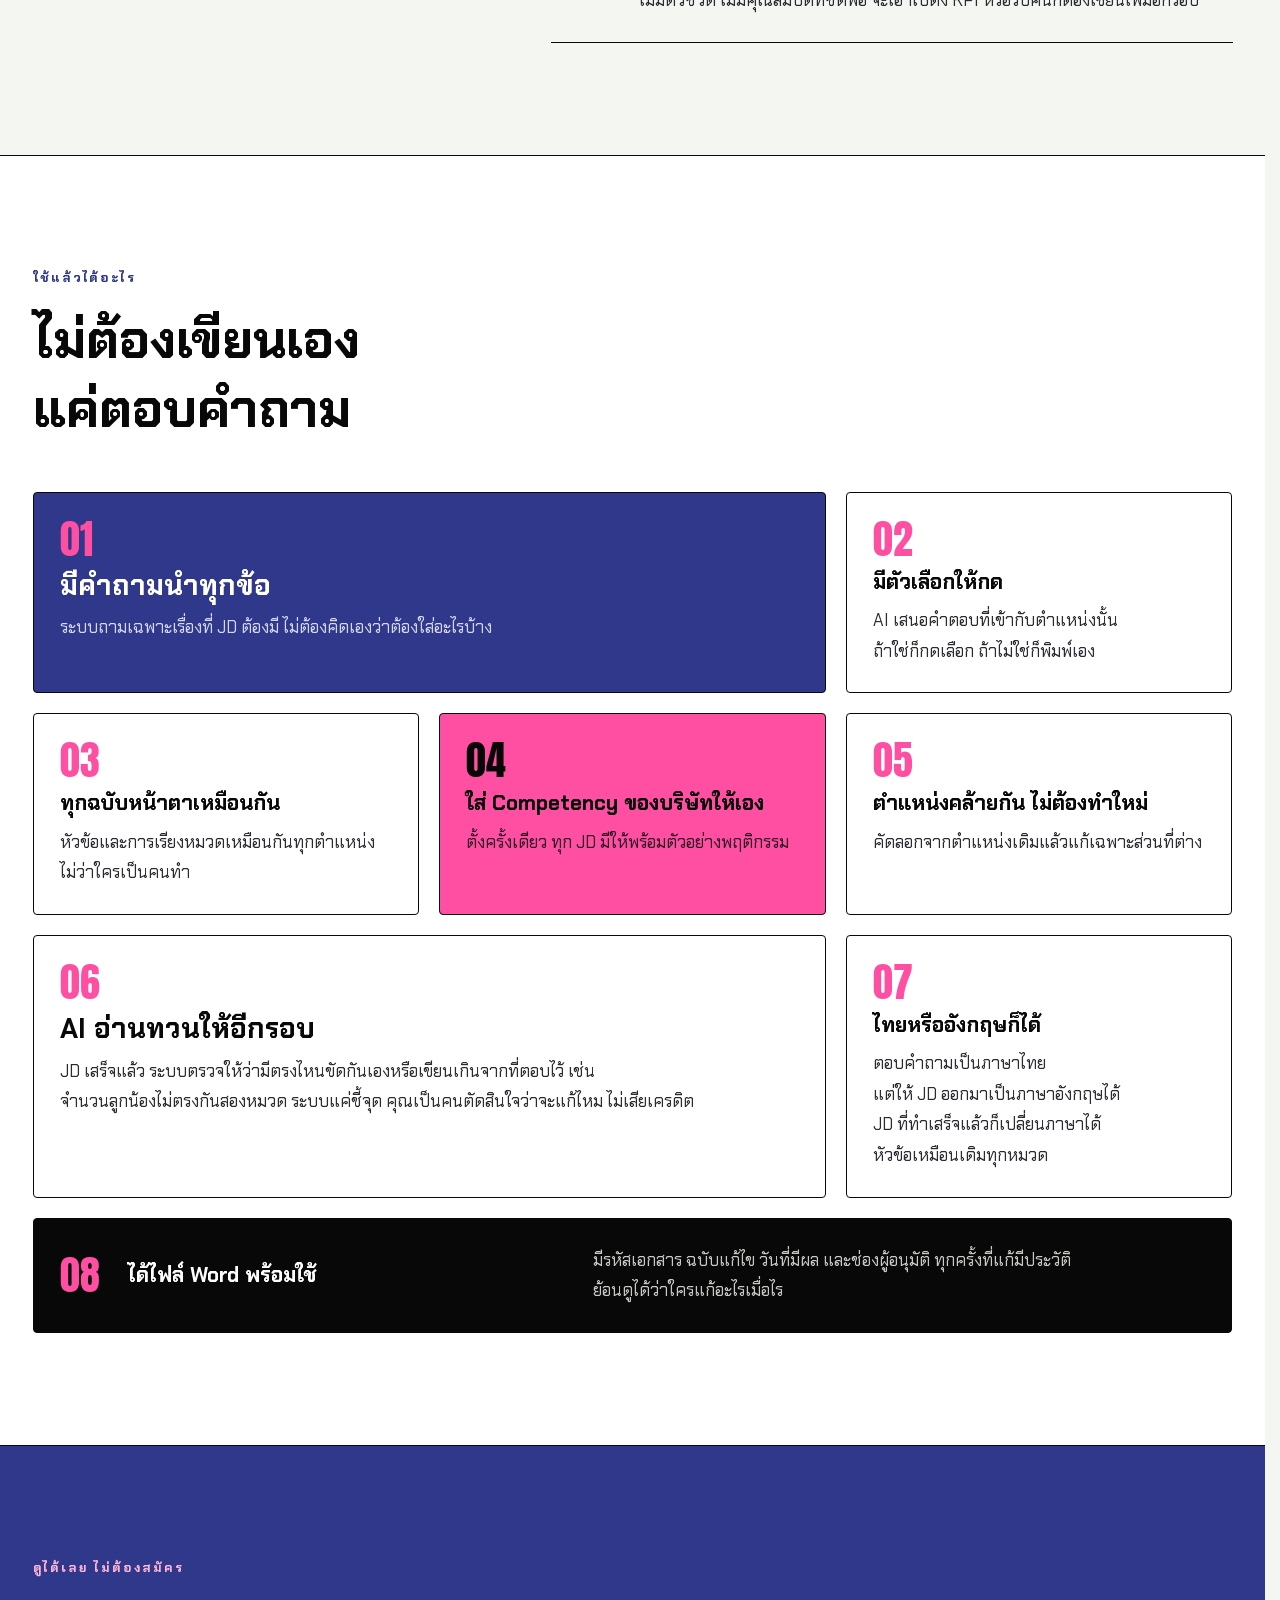
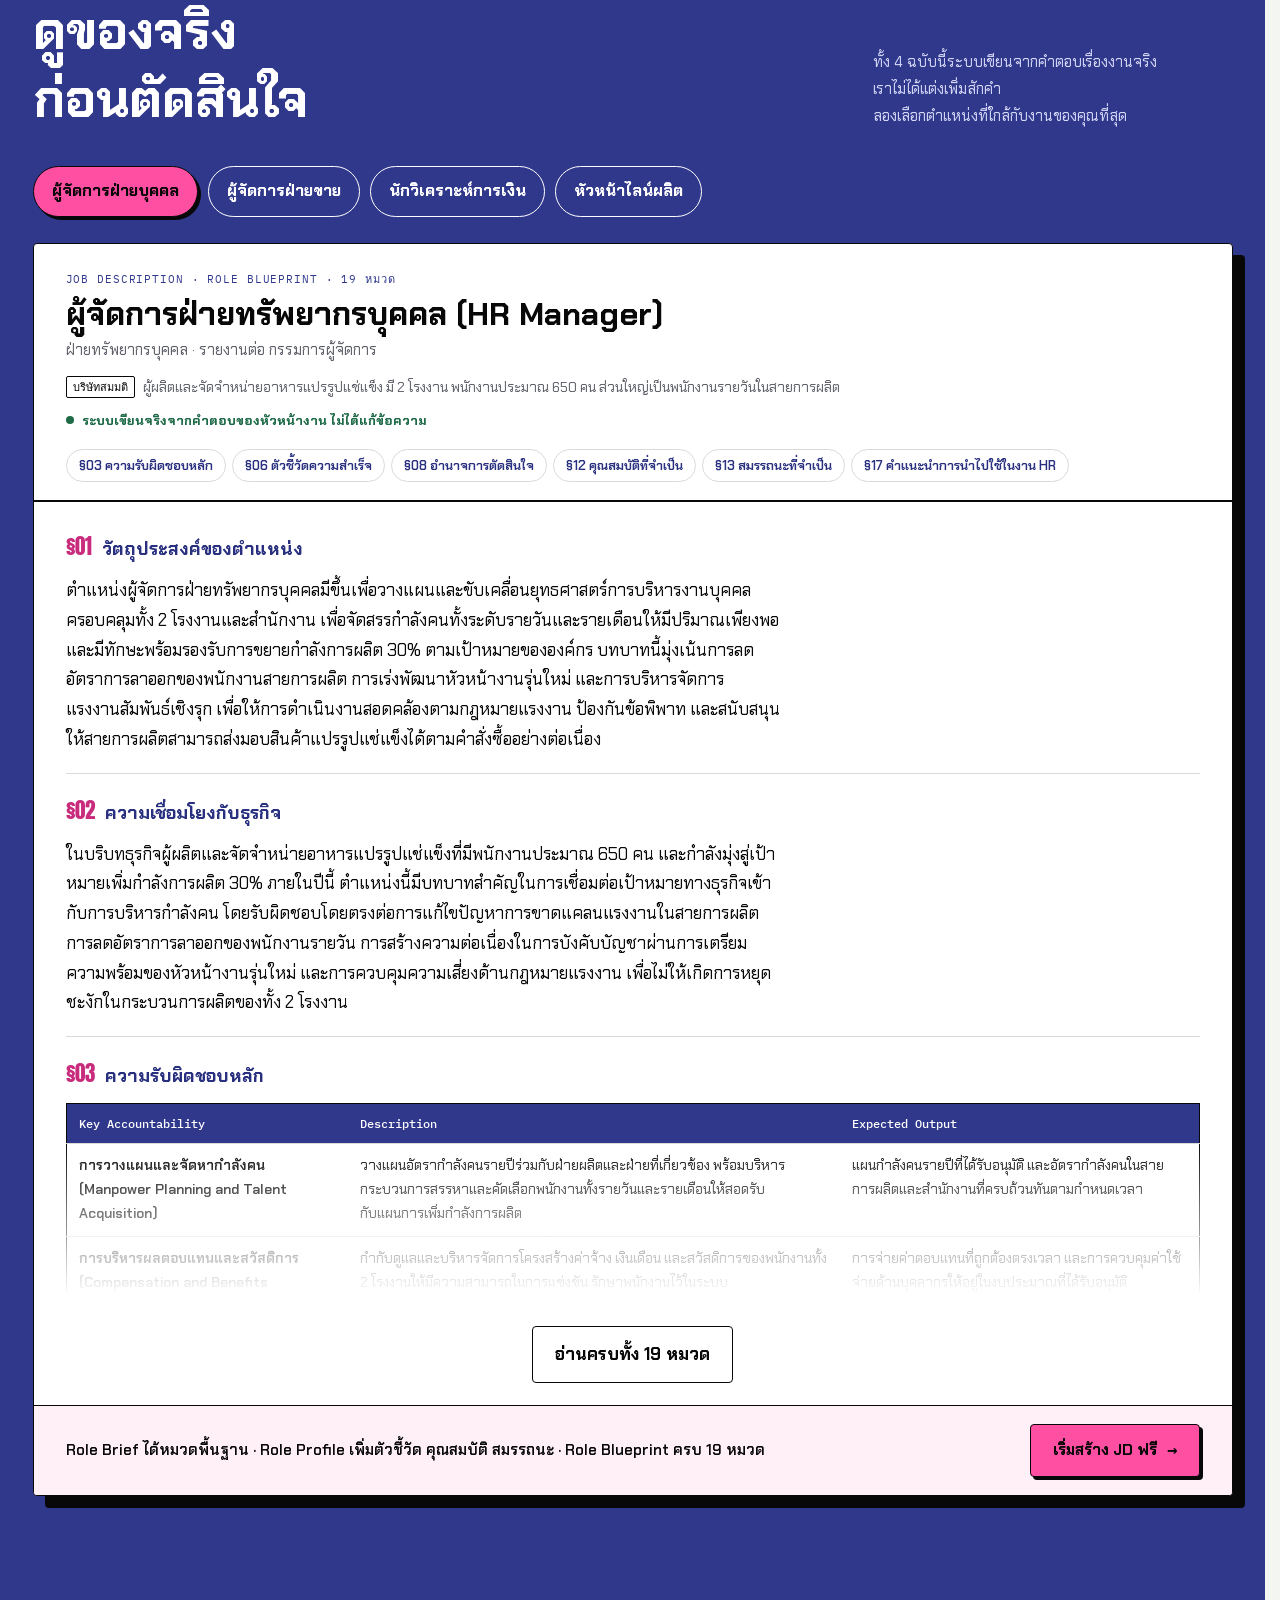
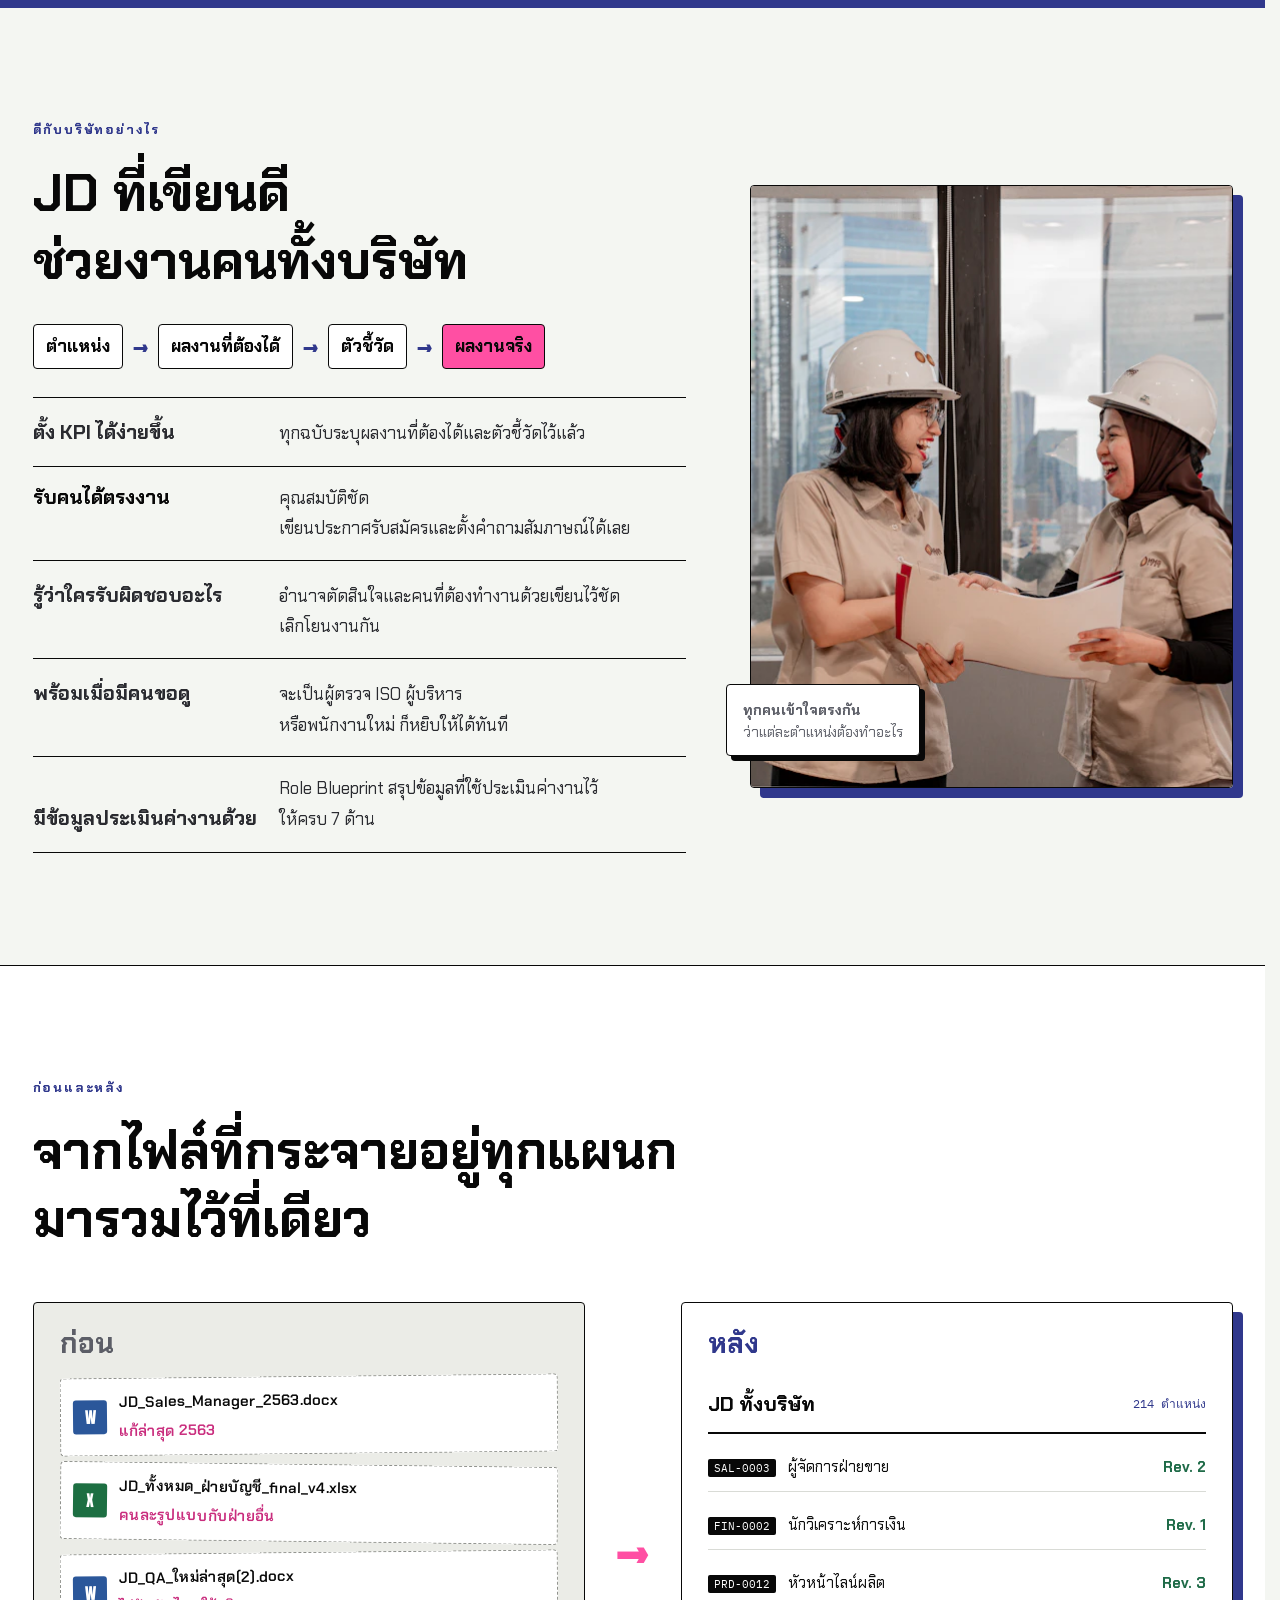
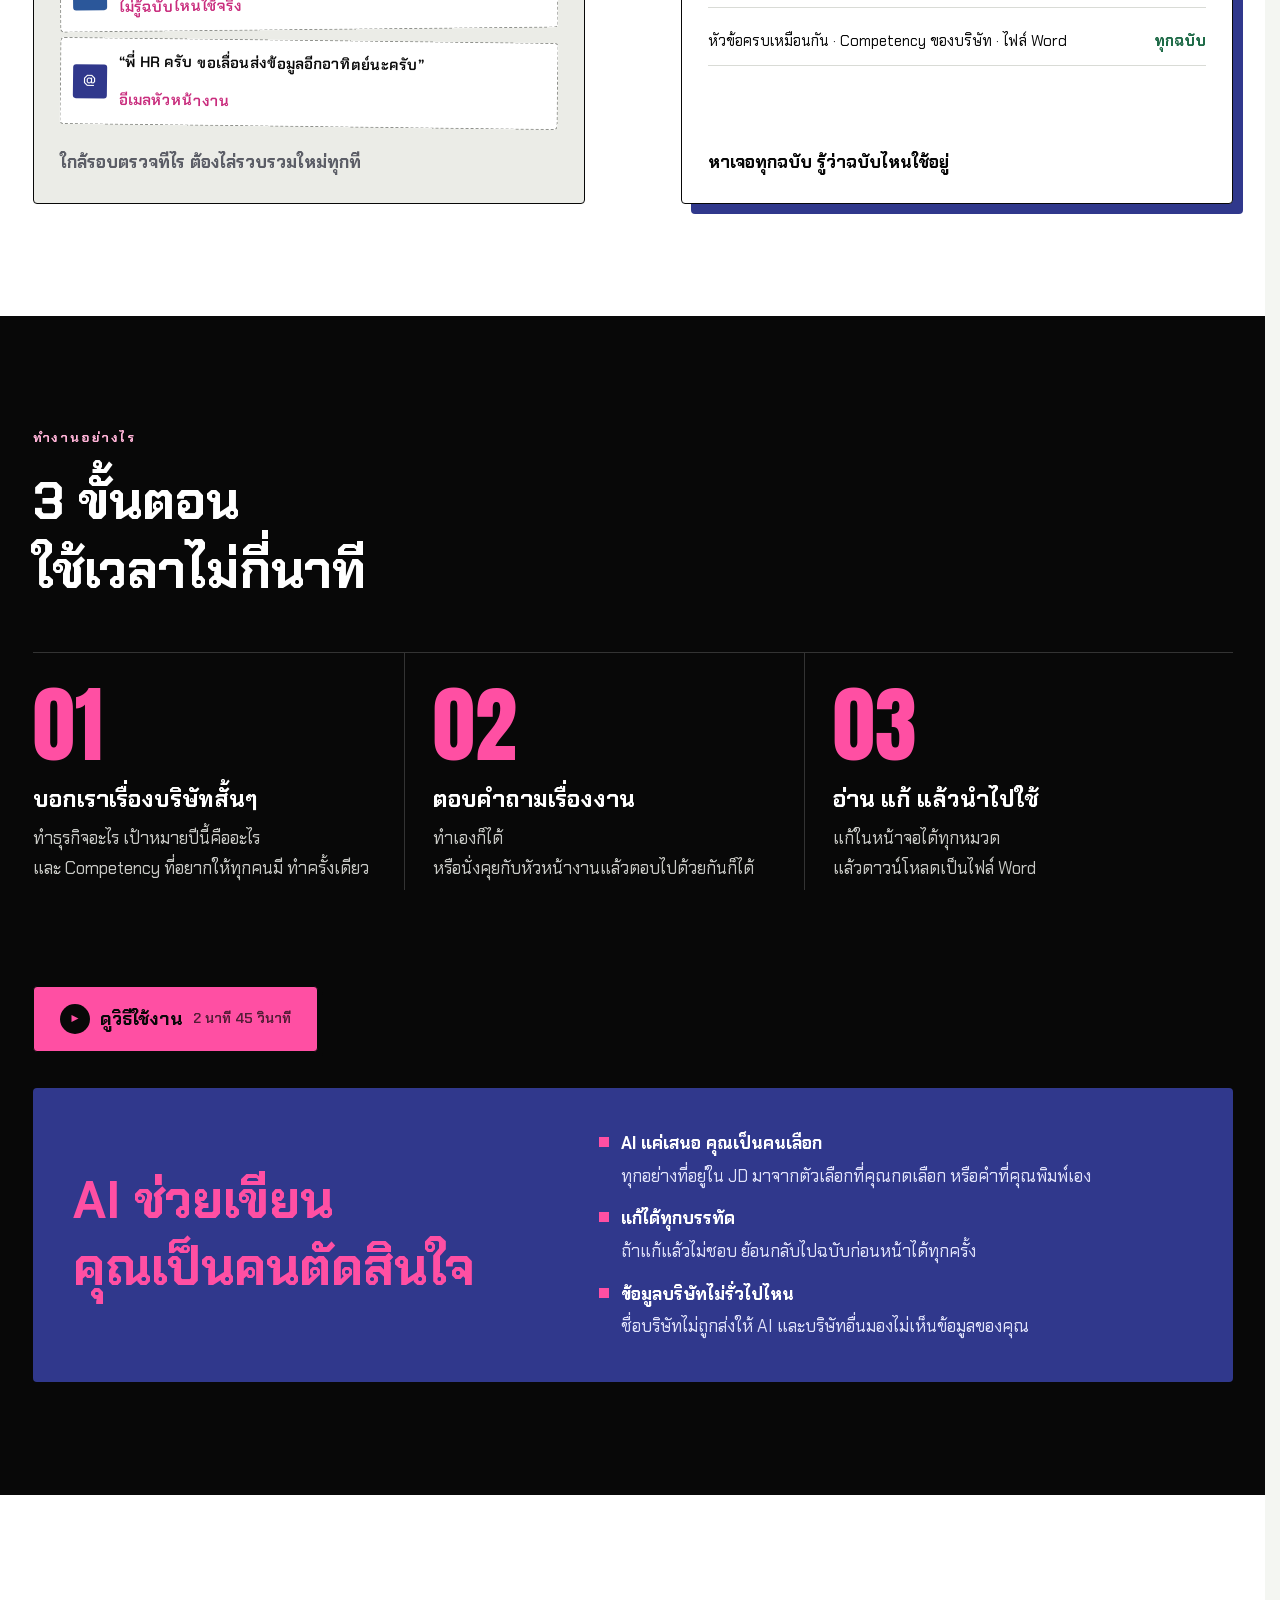
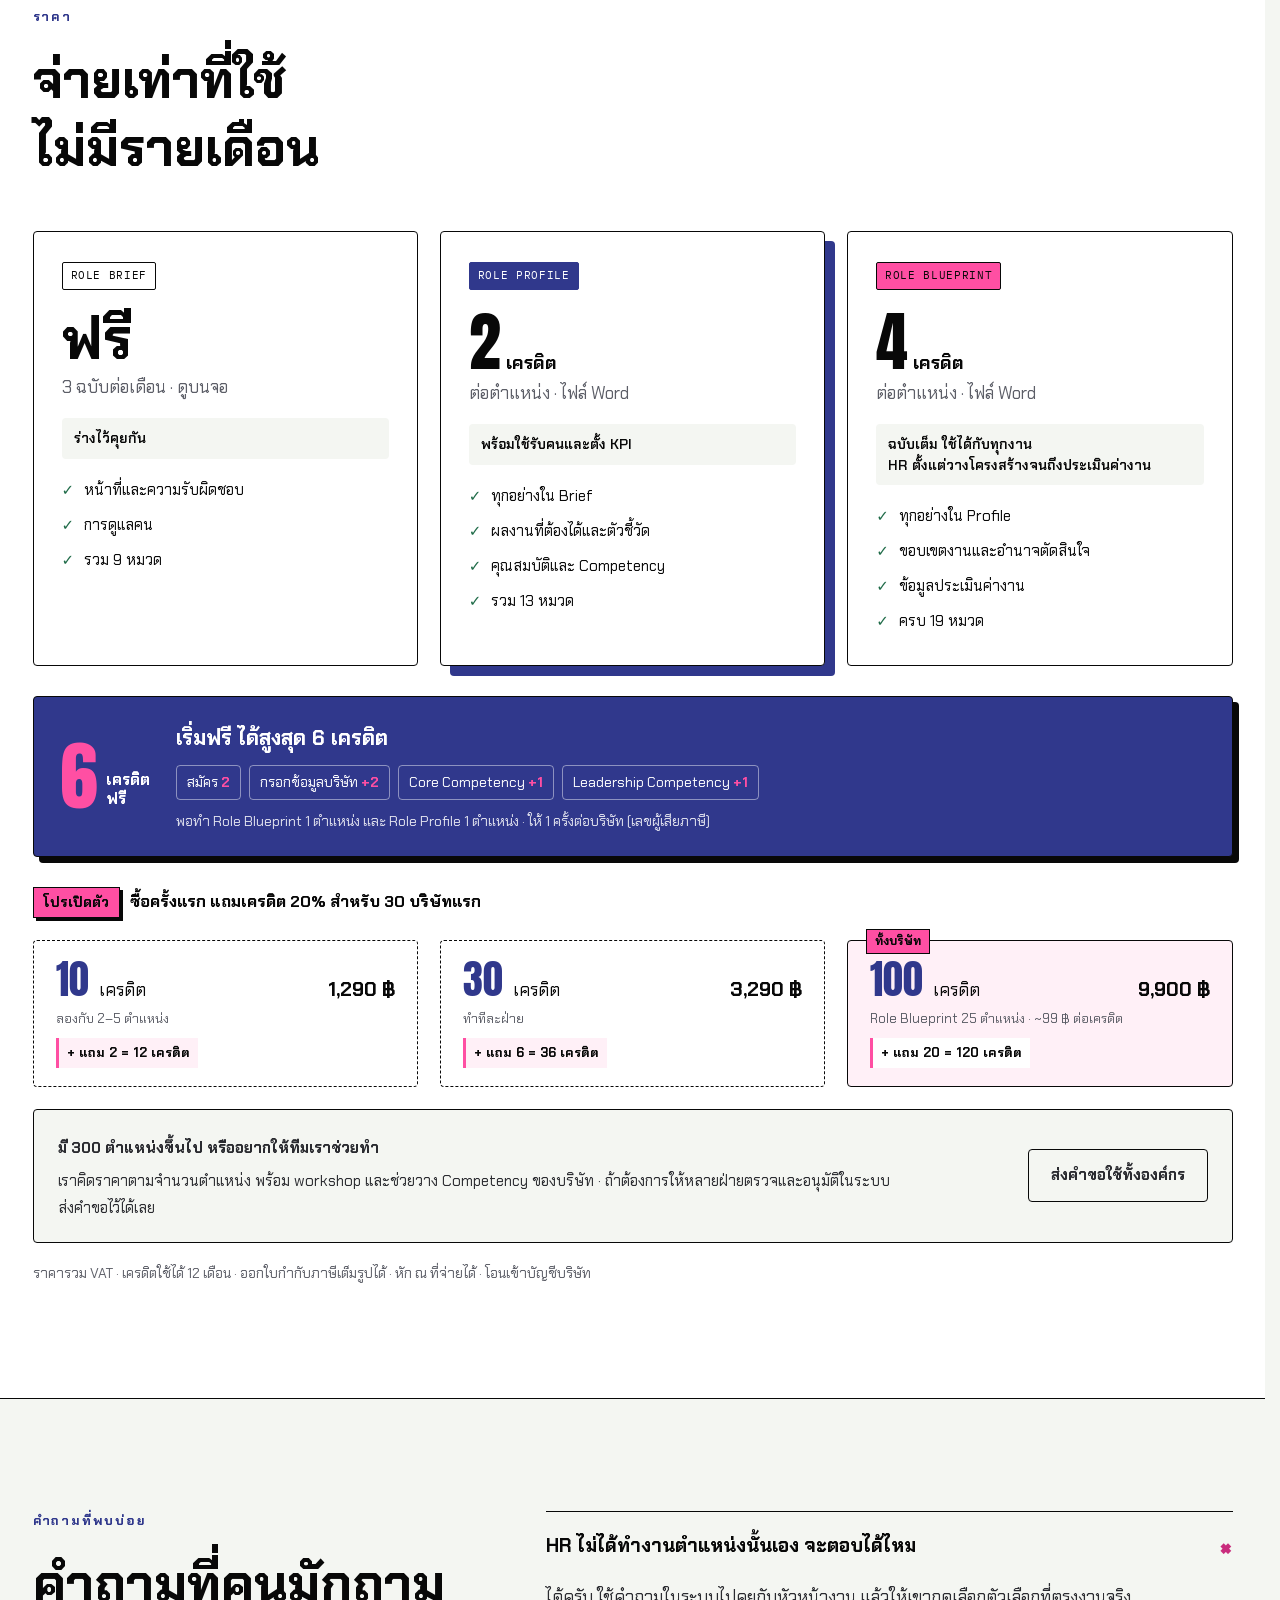
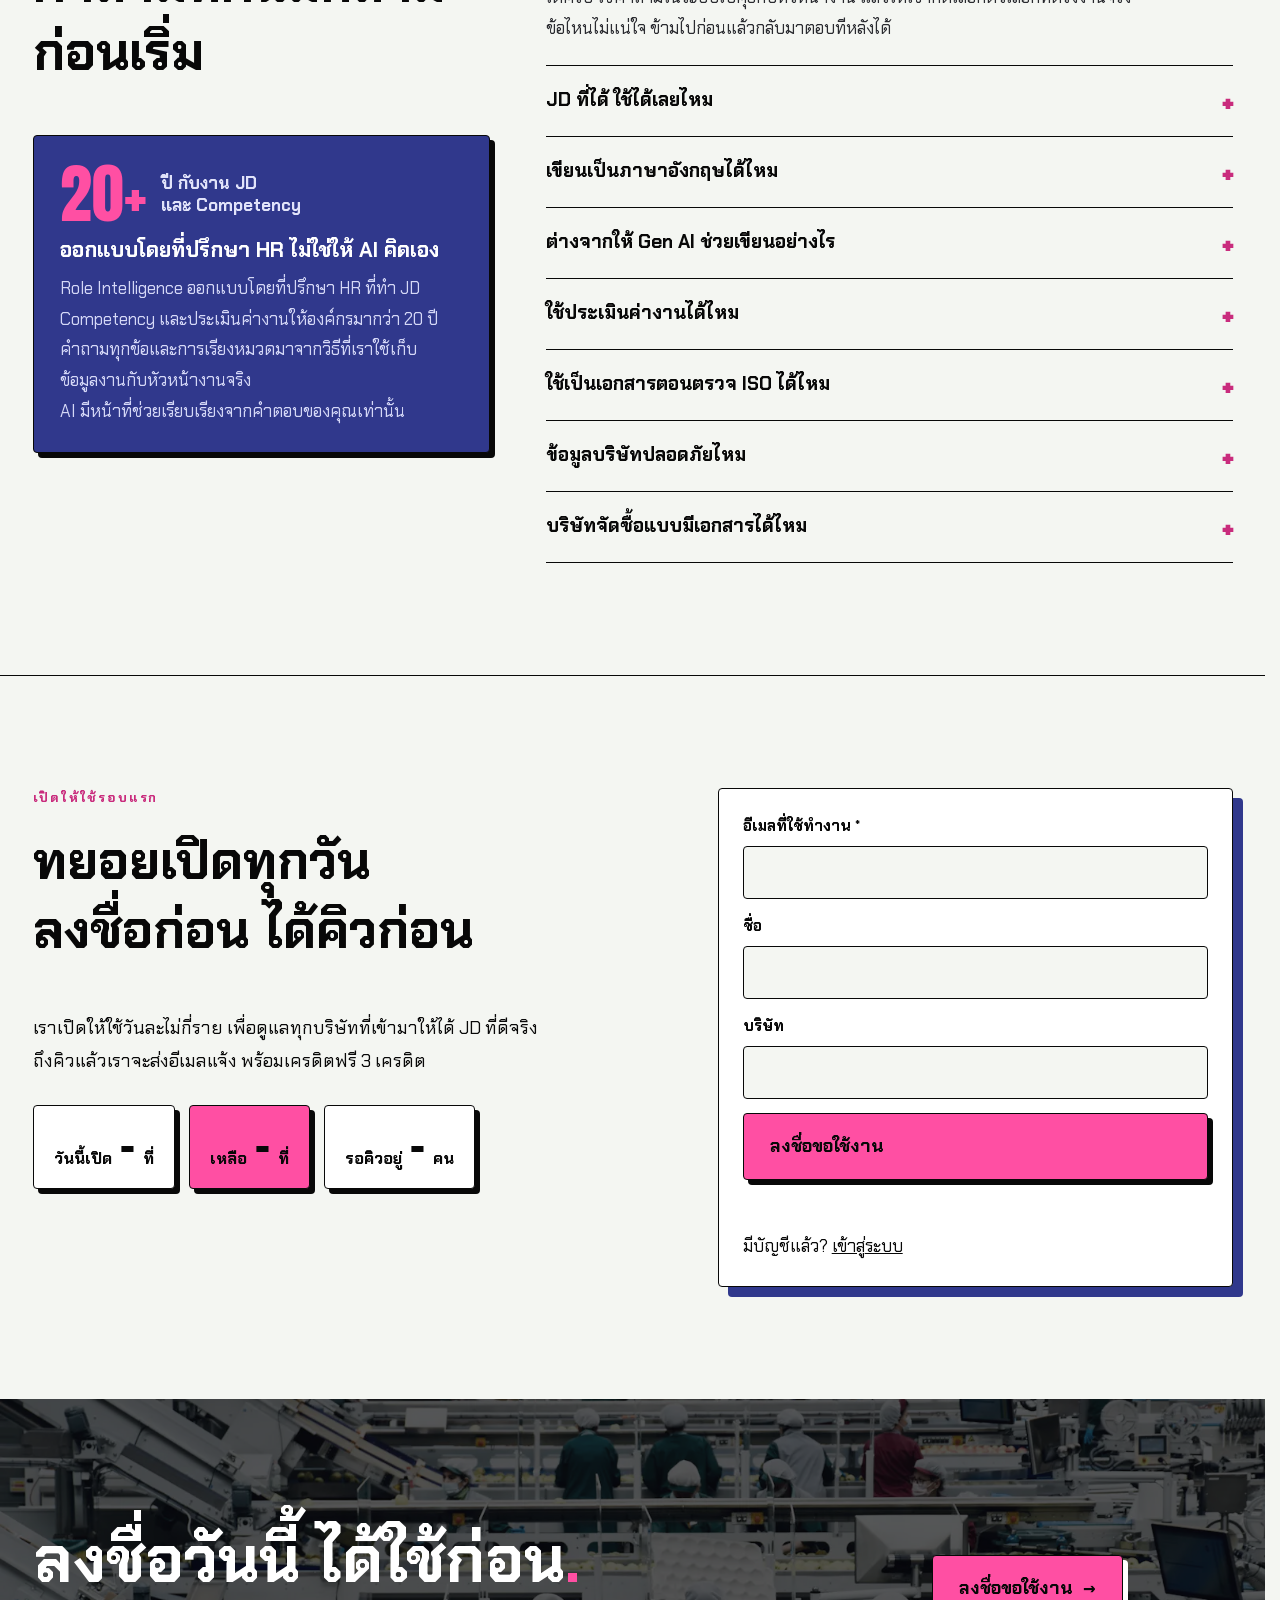
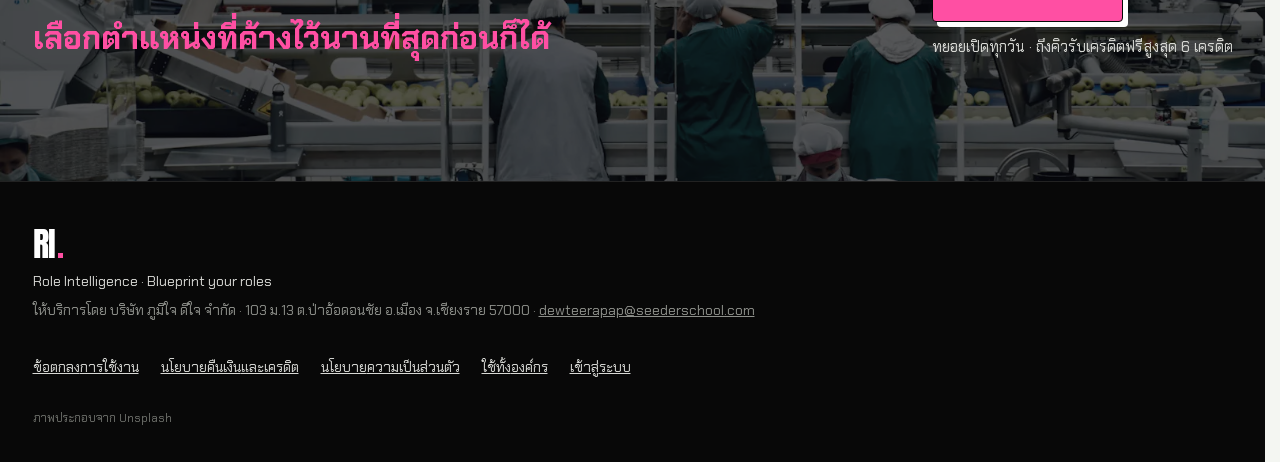
==== commit e17861cc: "Update web app" ====
--- a/index.html
+++ b/index.html
@@ -23,7 +23,7 @@
 <link rel="preconnect" href="https://fonts.googleapis.com">
 <link rel="preconnect" href="https://fonts.gstatic.com" crossorigin>
 <link rel="stylesheet" href="https://fonts.googleapis.com/css2?family=Anton&family=Chakra+Petch:wght@400;500;600;700&family=IBM+Plex+Mono:wght@500&display=swap">
-<link rel="stylesheet" href="assets/landing.css?v=20261125f">
+<link rel="stylesheet" href="assets/landing.css?v=20261125x">
 </head>
 <body>
 
@@ -234,10 +234,19 @@
           <ul><li>ทุกอย่างใน Profile</li><li>ขอบเขตงานและอำนาจตัดสินใจ</li><li>ข้อมูลประเมินค่างาน</li><li>ครบ 19 หมวด</li></ul>
         </article>
       </div>
+      <div class="free-start">
+        <p class="free-num"><b>6</b><span class="fn">เครดิต<br>ฟรี</span></p>
+        <div>
+          <p class="free-head">เริ่มฟรี ได้สูงสุด 6 เครดิต</p>
+          <p class="free-steps"><span class="fs">สมัคร <b>2</b></span><span class="fs">กรอกข้อมูลบริษัท <b>+2</b></span><span class="fs">Core Competency <b>+1</b></span><span class="fs">Leadership Competency <b>+1</b></span></p>
+          <p class="free-note">พอทำ Role Blueprint 1 ตำแหน่ง และ Role Profile 1 ตำแหน่ง · ให้ 1 ครั้งต่อบริษัท (เลขผู้เสียภาษี)</p>
+        </div>
+      </div>
+      <p class="promo-head"><span class="promo-tag">โปรเปิดตัว</span> ซื้อครั้งแรก แถมเครดิต 20% สำหรับ 30 บริษัทแรก</p>
       <div class="packs">
-        <div class="pack"><b>10</b><span>เครดิต</span><strong>1,290 ฿</strong><small>ลองกับ 2–5 ตำแหน่ง</small></div>
-        <div class="pack"><b>30</b><span>เครดิต</span><strong>3,290 ฿</strong><small>ทำทีละฝ่าย</small></div>
-        <div class="pack best"><em>ทั้งบริษัท</em><b>100</b><span>เครดิต</span><strong>9,900 ฿</strong><small>Role Blueprint 25 ตำแหน่ง · ~99 ฿ ต่อเครดิต</small></div>
+        <div class="pack"><b>10</b><span>เครดิต</span><strong>1,290 ฿</strong><small>ลองกับ 2–5 ตำแหน่ง</small><i class="promo">+ แถม 2 = 12 เครดิต</i></div>
+        <div class="pack"><b>30</b><span>เครดิต</span><strong>3,290 ฿</strong><small>ทำทีละฝ่าย</small><i class="promo">+ แถม 6 = 36 เครดิต</i></div>
+        <div class="pack best"><em>ทั้งบริษัท</em><b>100</b><span>เครดิต</span><strong>9,900 ฿</strong><small>Role Blueprint 25 ตำแหน่ง · ~99 ฿ ต่อเครดิต</small><i class="promo">+ แถม 20 = 120 เครดิต</i></div>
       </div>
       <div class="ent">
         <div><b>มี 300 ตำแหน่งขึ้นไป หรืออยากให้ทีมเราช่วยทำ</b><span>เราคิดราคาตามจำนวนตำแหน่ง พร้อม workshop และช่วยวาง Competency ของบริษัท · ถ้าต้องการให้หลายฝ่ายตรวจและอนุมัติในระบบ ส่งคำขอไว้ได้เลย</span></div>
--- a/assets/landing.css
+++ b/assets/landing.css
@@ -223,6 +223,22 @@
 .pack.best { border-style: solid; background: var(--hot-soft); }
 .pack em { position: absolute; top: -12px; left: 18px; font-style: normal; font-size: 12px; font-weight: 700; background: var(--hot); border: 1px solid #080808; padding: 1px 8px; }
 .packs-note { margin-top: 18px; font-size: 14px; color: var(--muted); }
+/* pricing: free credits to start (once per taxpayer id) and the launch promo on the packs */
+.free-start { display: grid; grid-template-columns: auto 1fr; gap: 26px; align-items: center; margin-top: 30px; padding: 22px 26px; background: var(--indigo); color: #fff; border: 1px solid #080808; border-radius: var(--r); box-shadow: 6px 6px 0 #080808; }
+.free-num { display: flex; align-items: flex-end; gap: 8px; margin: 0; }
+.free-num b { font-family: var(--display); font-weight: 400; font-size: 76px; line-height: .85; color: var(--hot); }
+.free-num .fn { font-size: 15px; font-weight: 700; line-height: 1.25; }
+.free-head { margin: 0 0 8px; font-size: 21px; font-weight: 700; }
+.free-steps { display: flex; flex-wrap: wrap; gap: 8px; margin: 0 0 10px; }
+.free-steps .fs { font-size: 14px; padding: 4px 10px; border: 1px solid rgba(255,255,255,.45); border-radius: var(--r); }
+.free-steps b { color: var(--hot); }
+.free-note { margin: 0; font-size: 14px; opacity: .85; line-height: 1.7; }
+.promo-head { margin: 30px 0 0; font-size: 16px; font-weight: 700; display: flex; align-items: center; gap: 10px; flex-wrap: wrap; }
+.promo-tag { background: var(--hot); color: #080808; border: 1px solid #080808; box-shadow: 3px 3px 0 #080808; padding: 2px 10px; font-size: 14px; }
+.promo-head + .packs { margin-top: 22px; }
+.pack .promo { grid-column: 1 / -1; font-style: normal; font-size: 13px; font-weight: 700; color: #080808; background: var(--hot-soft); border-left: 3px solid var(--hot); padding: 3px 8px; margin-top: 8px; justify-self: start; }
+.pack.best .promo { background: #fff; }
+@media (max-width: 600px) { .free-start { grid-template-columns: 1fr; gap: 12px; padding: 18px; } .free-num b { font-size: 60px; } }
 @media (max-width: 900px) { .tiers, .packs { grid-template-columns: 1fr; } }
 
 /* ============ FAQ ============ */
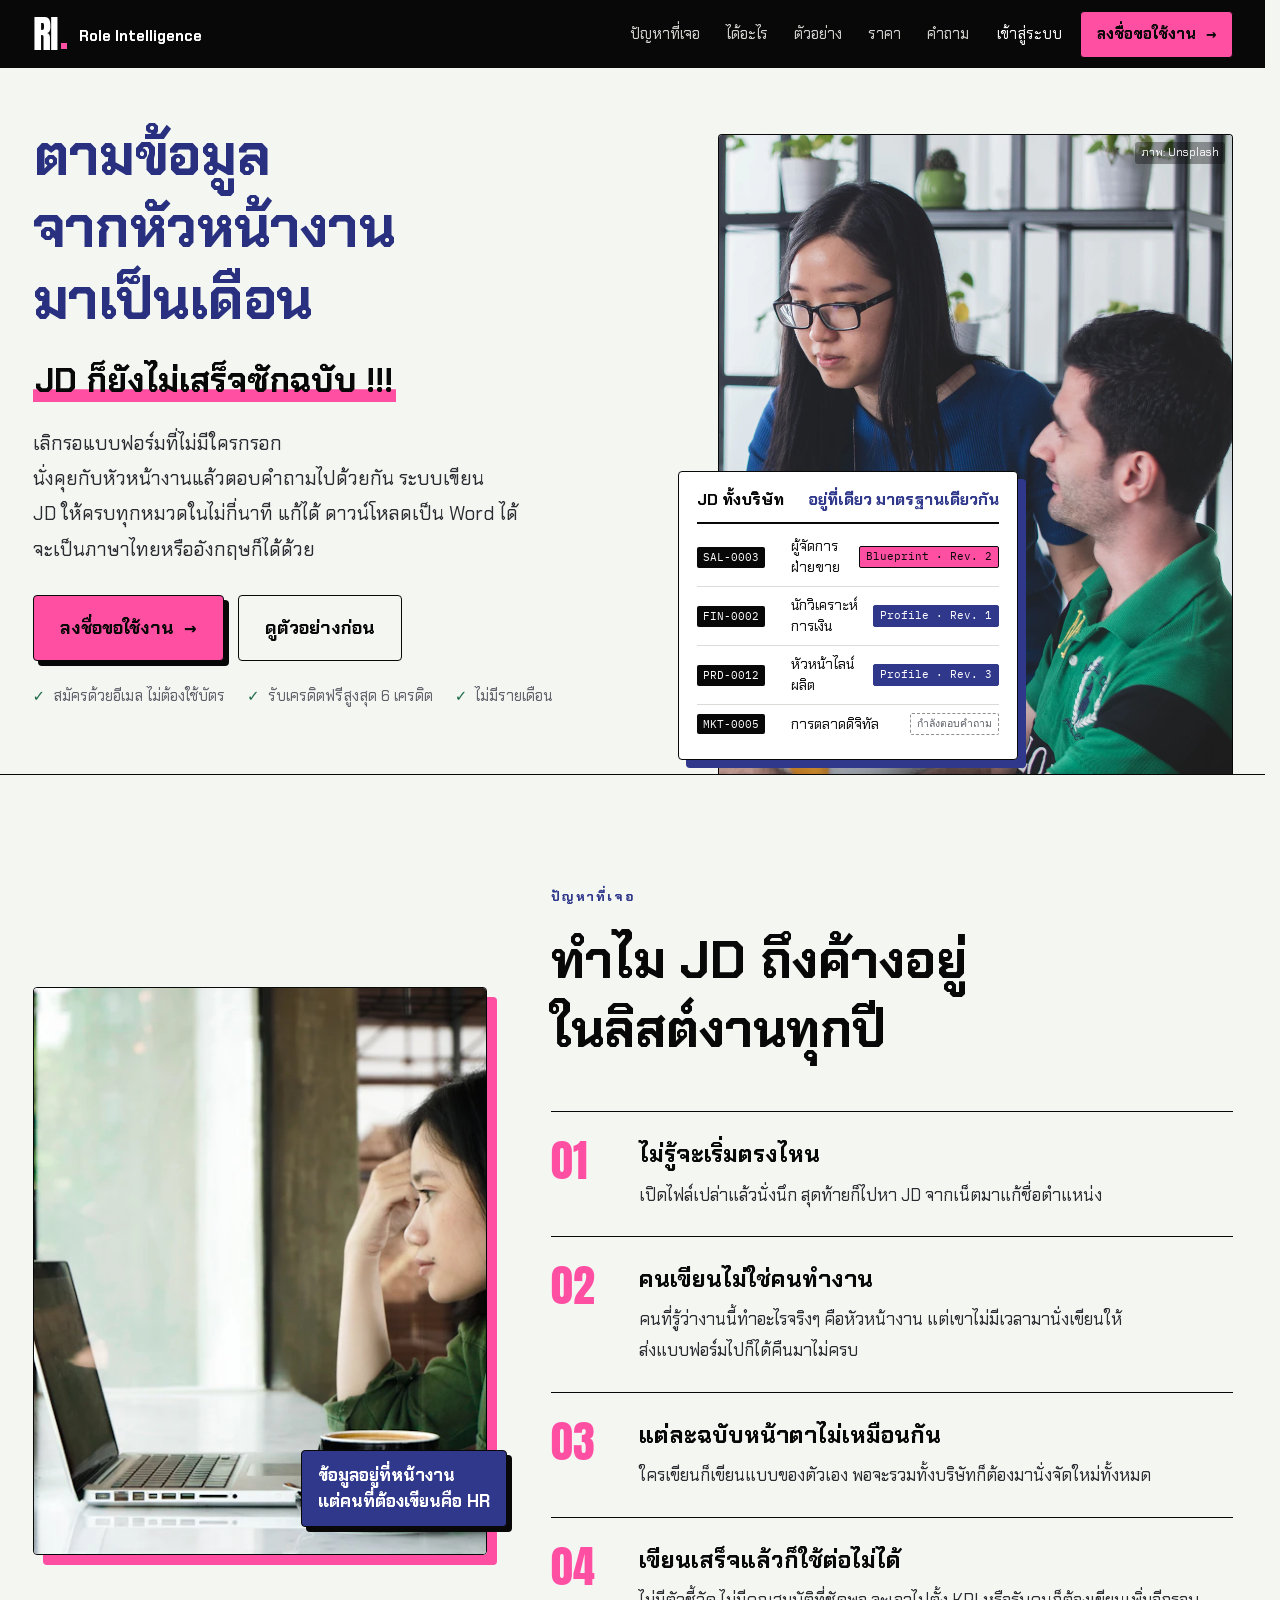
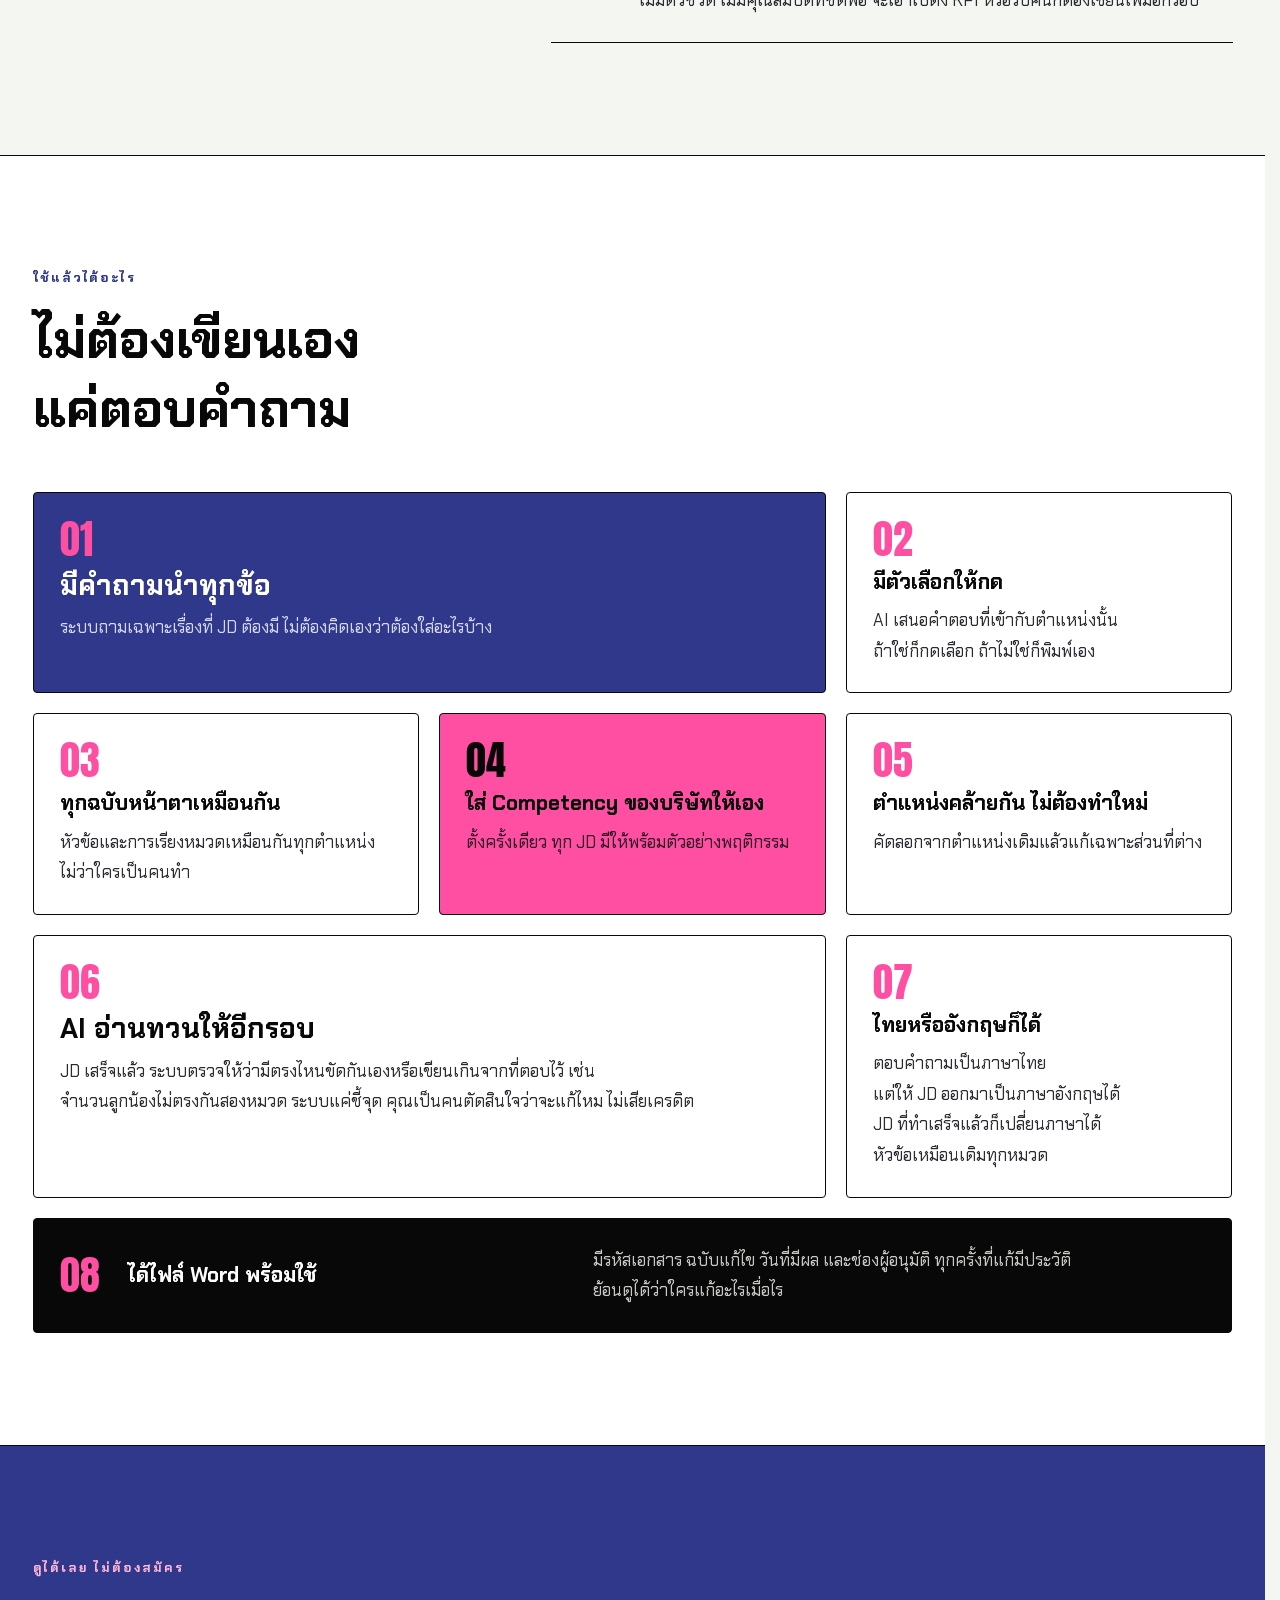
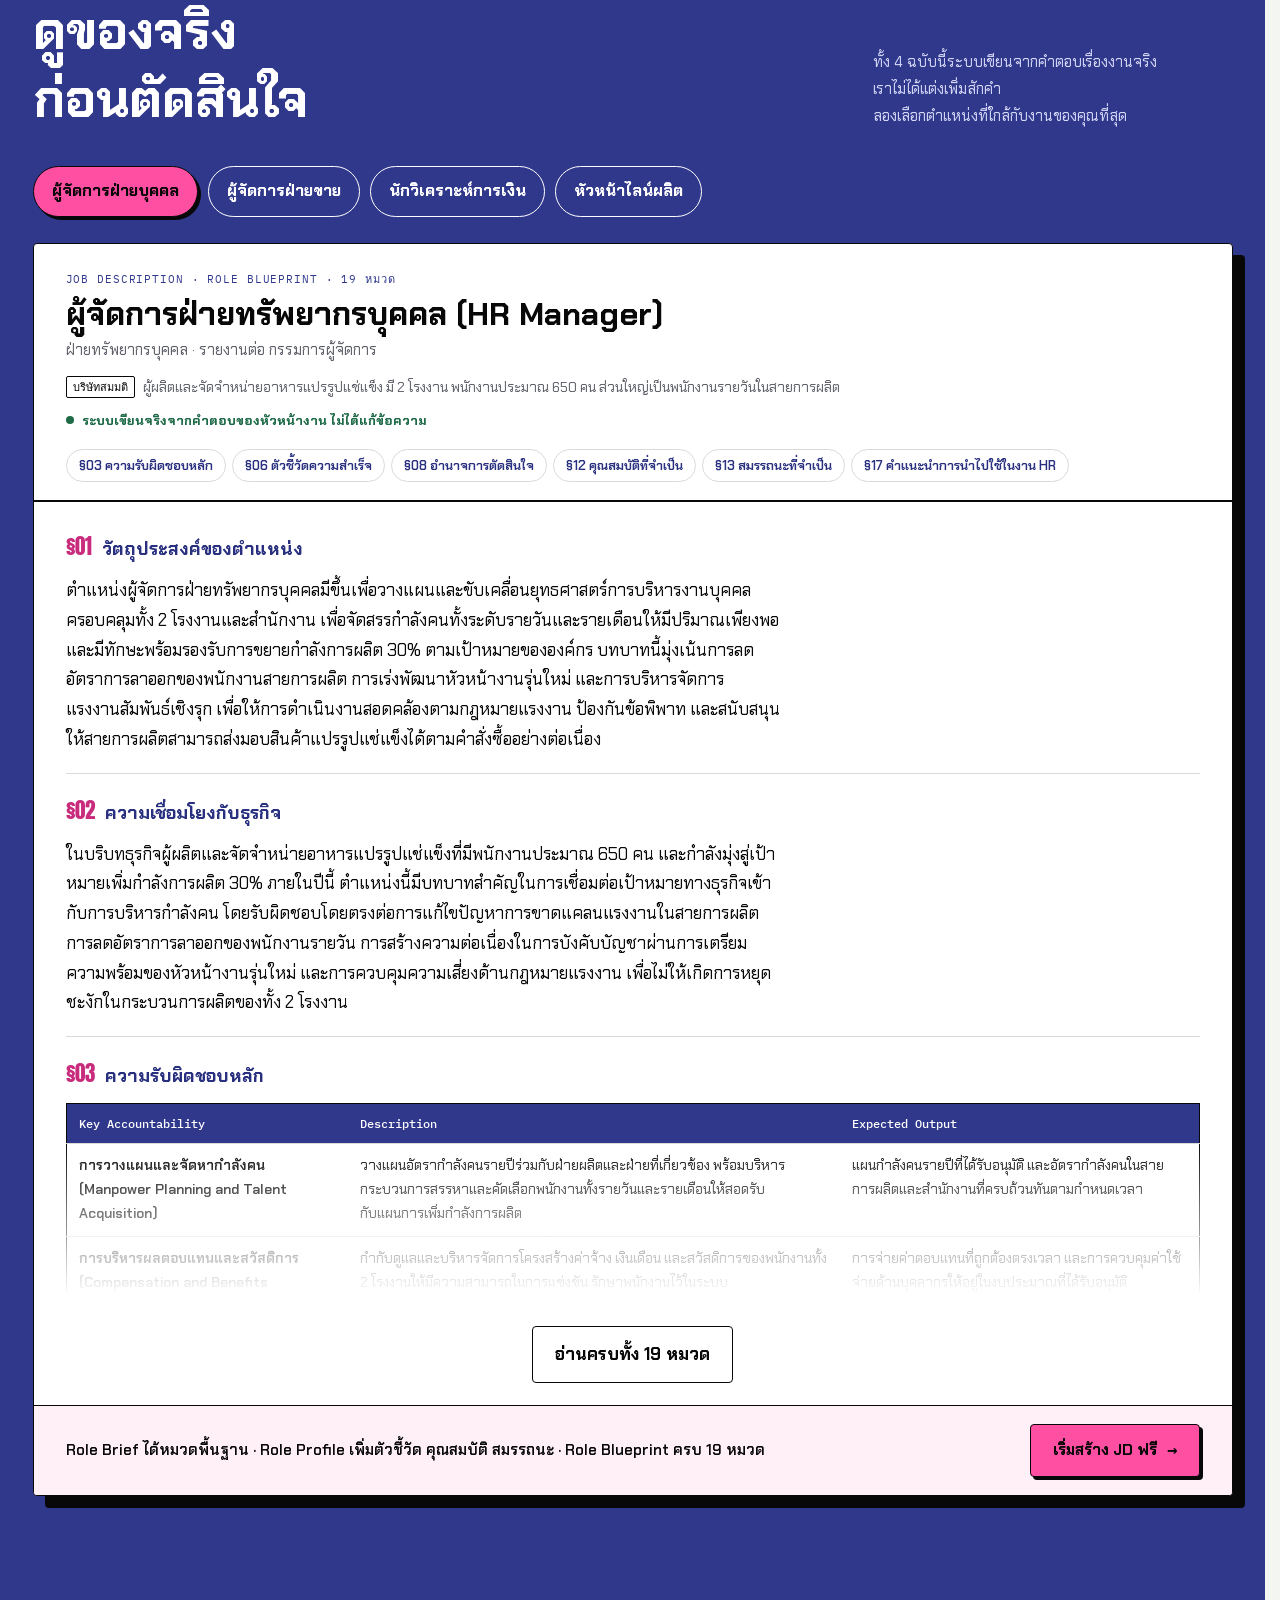
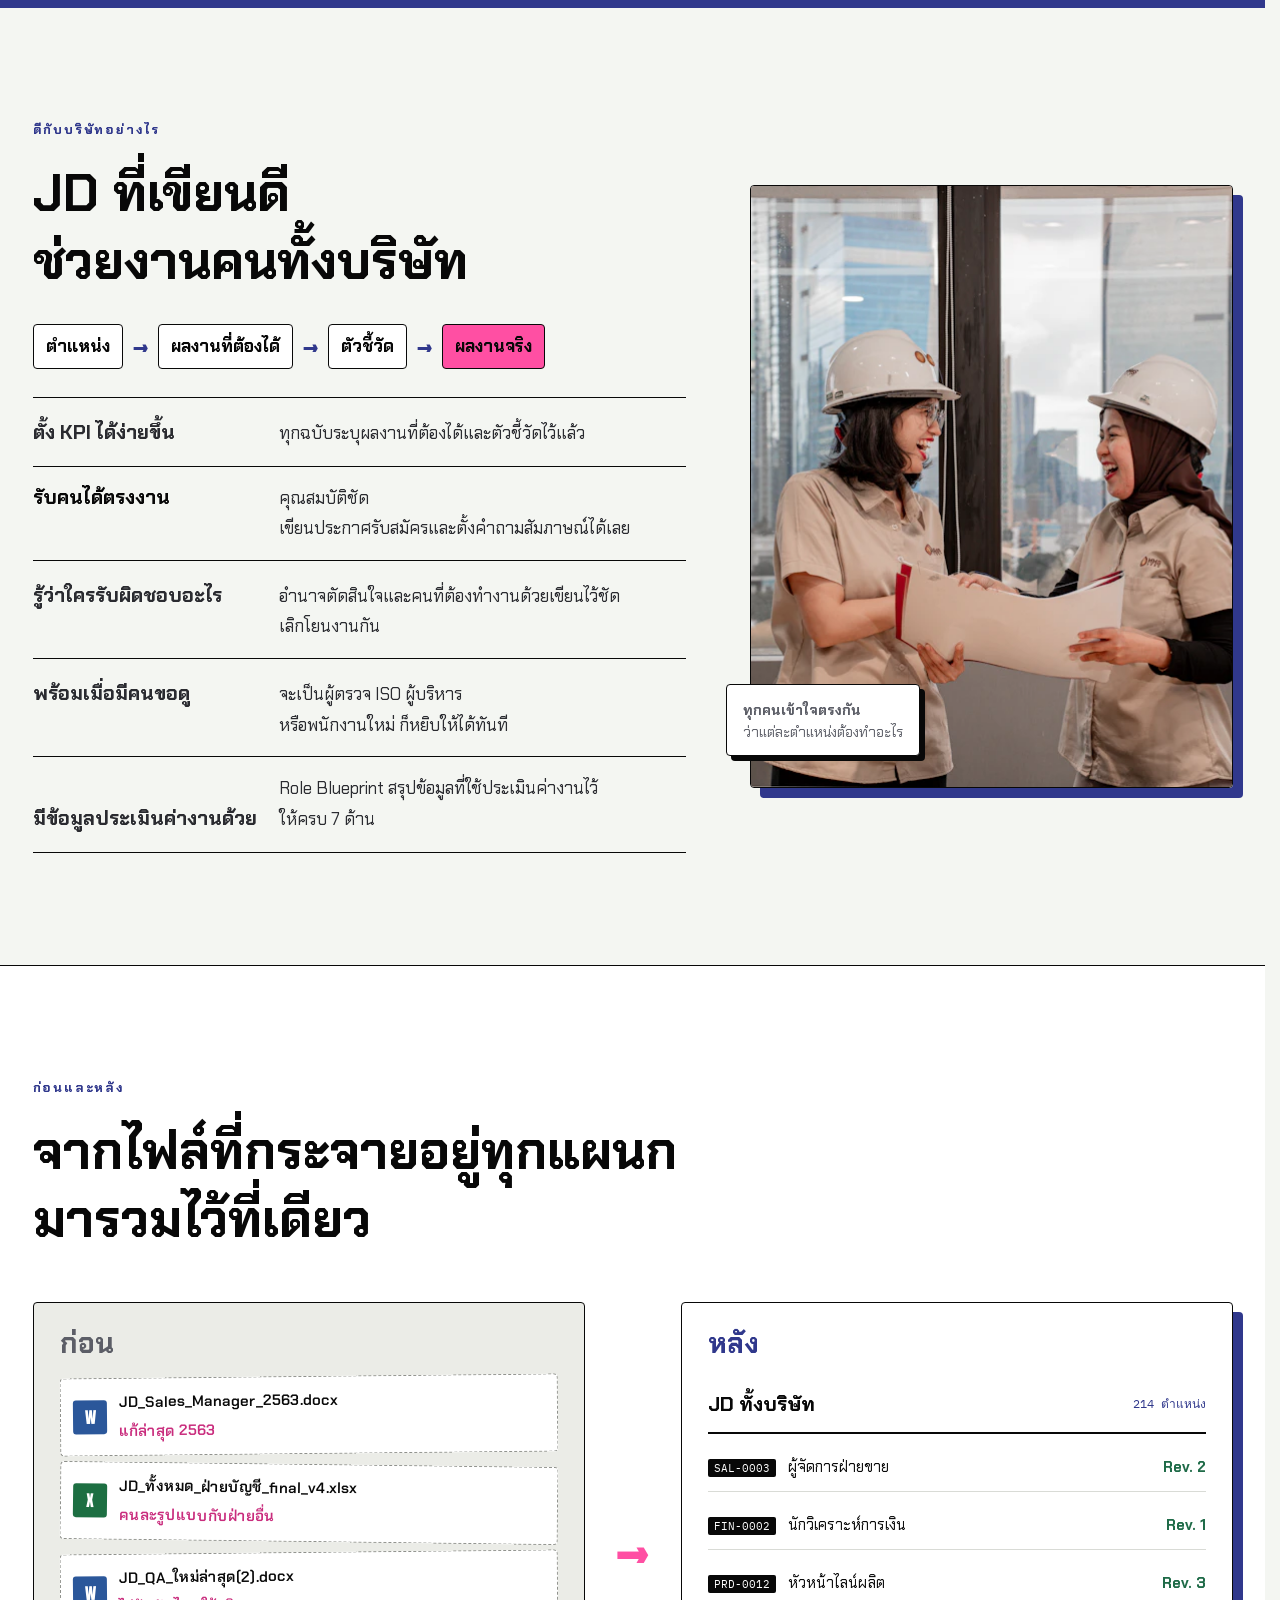
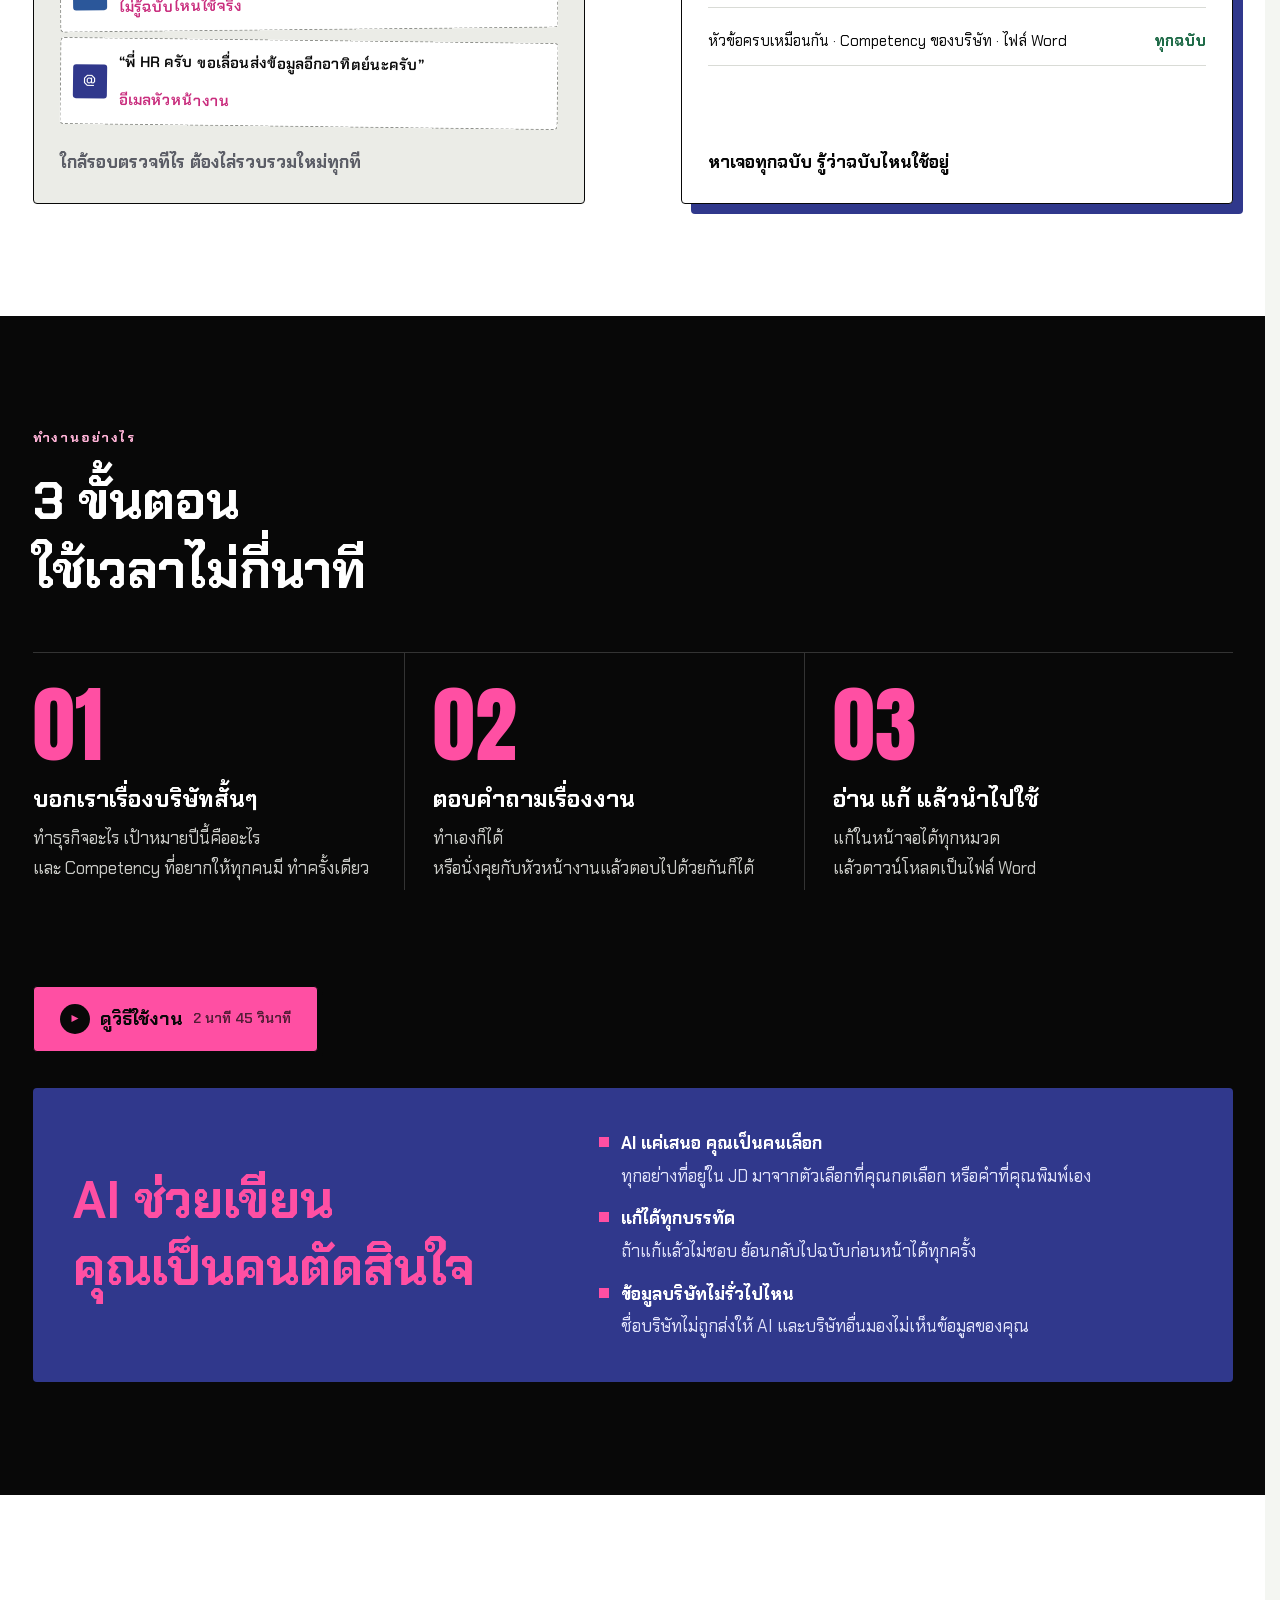
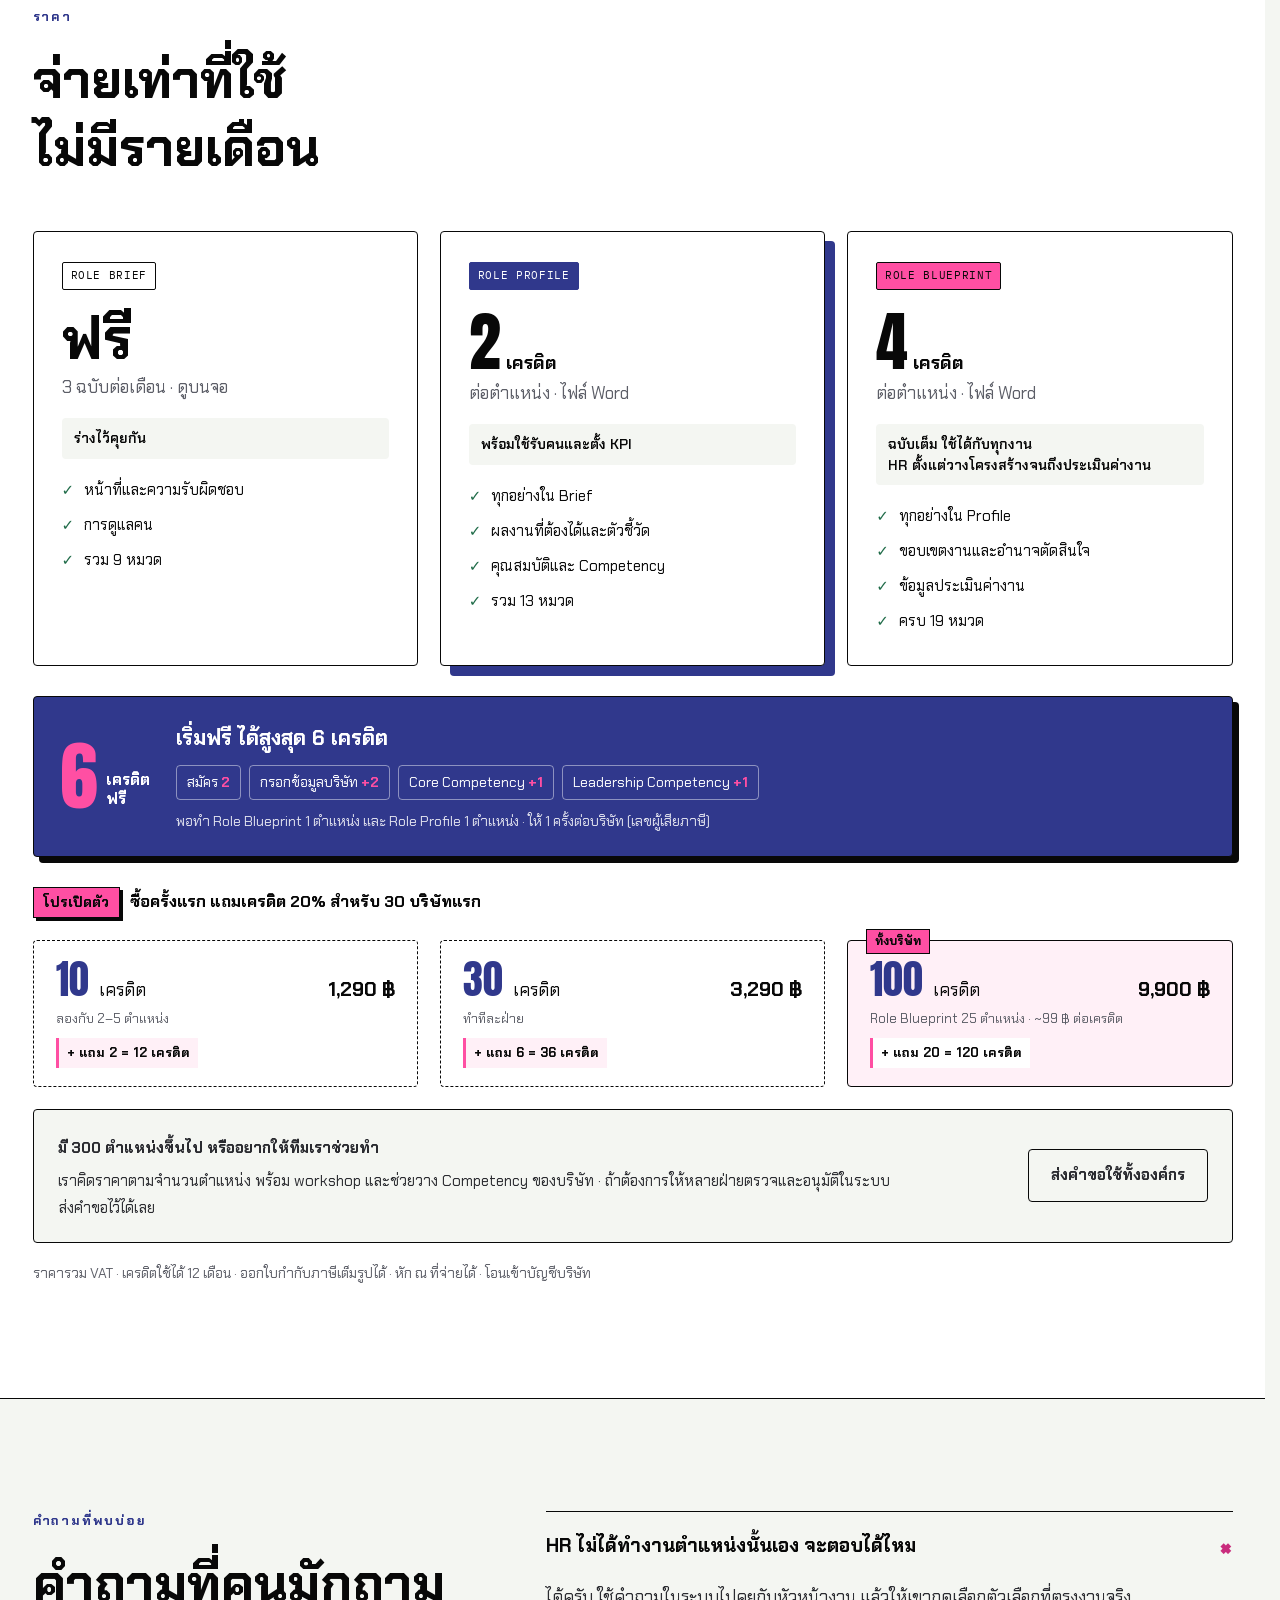
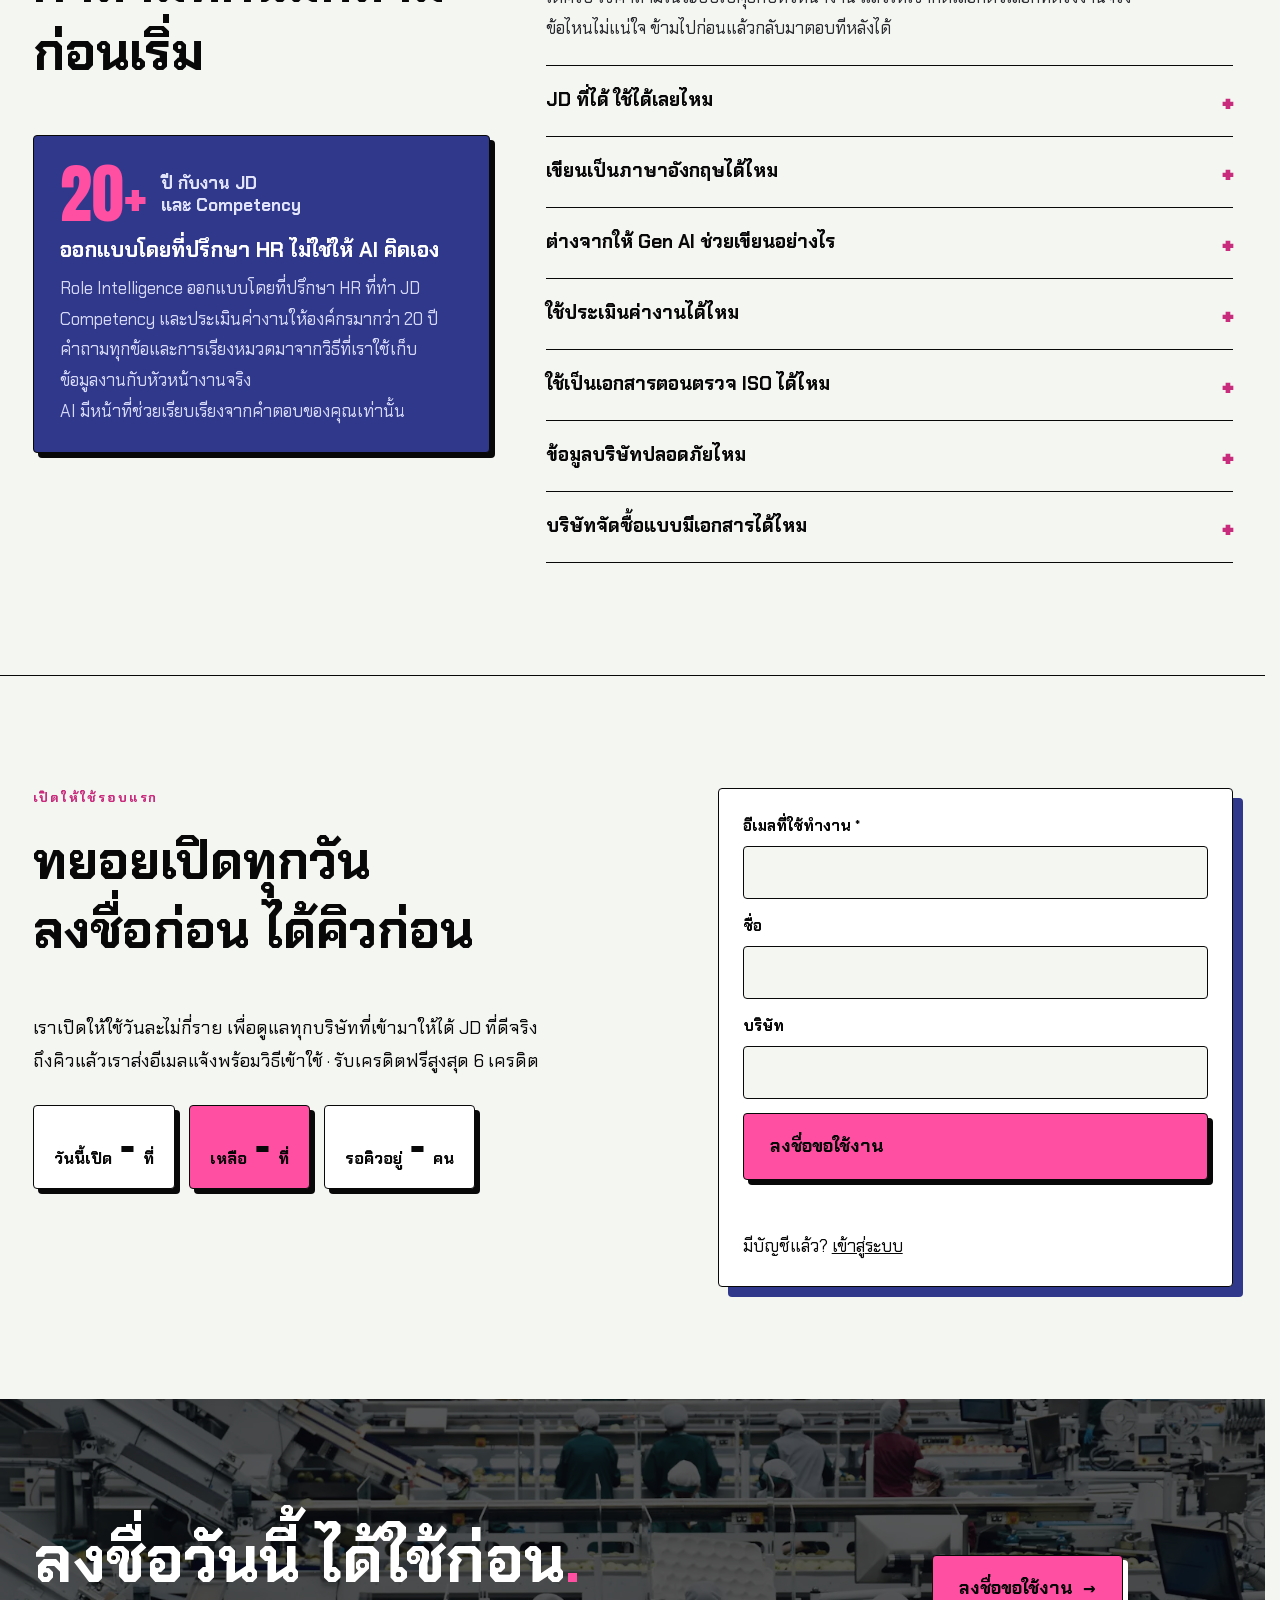
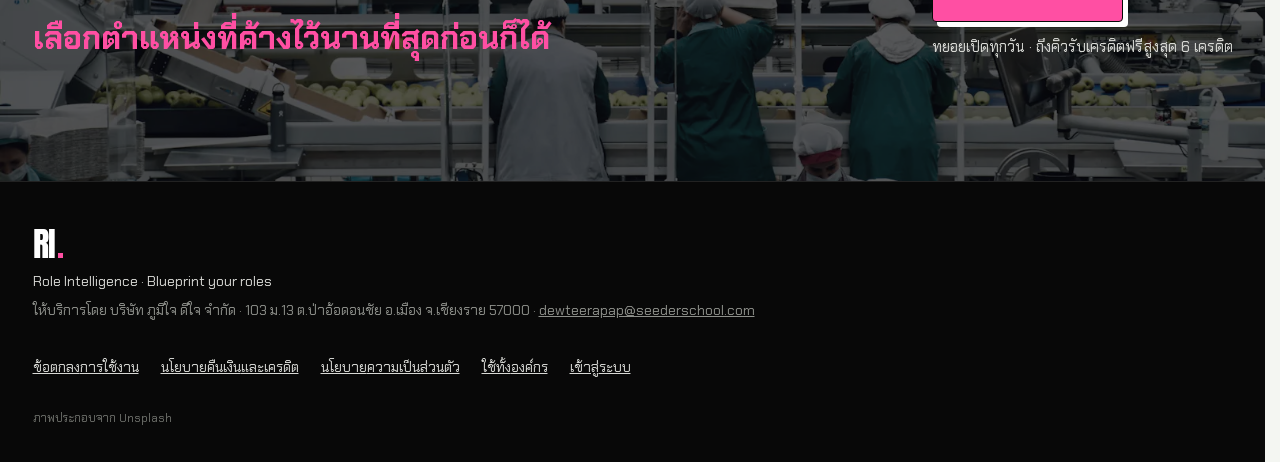
==== commit 31337fdd: "Update web app" ====
--- a/index.html
+++ b/index.html
@@ -23,7 +23,7 @@
 <link rel="preconnect" href="https://fonts.googleapis.com">
 <link rel="preconnect" href="https://fonts.gstatic.com" crossorigin>
 <link rel="stylesheet" href="https://fonts.googleapis.com/css2?family=Anton&family=Chakra+Petch:wght@400;500;600;700&family=IBM+Plex+Mono:wght@500&display=swap">
-<link rel="stylesheet" href="assets/landing.css?v=20261125x">
+<link rel="stylesheet" href="assets/landing.css?v=20261126b">
 </head>
 <body>
 
@@ -287,10 +287,10 @@
       <div>
         <p class="kicker">เปิดให้ใช้รอบแรก</p>
         <h2 class="sec-title">ทยอยเปิดทุกวัน<br>ลงชื่อก่อน ได้คิวก่อน</h2>
-        <p class="join-lead">เราเปิดให้ใช้วันละไม่กี่ราย เพื่อดูแลทุกบริษัทที่เข้ามาให้ได้ JD ที่ดีจริง ถึงคิวแล้วเราจะส่งอีเมลแจ้ง พร้อมเครดิตฟรี 3 เครดิต</p>
+        <p class="join-lead"><strong class="js-join-when"></strong>เราเปิดให้ใช้วันละไม่กี่ราย เพื่อดูแลทุกบริษัทที่เข้ามาให้ได้ JD ที่ดีจริง ถึงคิวแล้วเราส่งอีเมลแจ้งพร้อมวิธีเข้าใช้ · รับเครดิตฟรีสูงสุด 6 เครดิต</p>
         <div class="join-stats" aria-live="polite">
-          <div><span>วันนี้เปิด</span><b class="js-quota">–</b><span>ที่</span></div>
-          <div class="hot"><span>เหลือ</span><b class="js-left">–</b><span>ที่</span></div>
+          <div><span class="js-quota-label">วันนี้เปิด</span><b class="js-quota">–</b><span class="js-quota-unit">ที่</span></div>
+          <div class="hot"><span class="js-left-label">เหลือ</span><b class="js-left">–</b><span>ที่</span></div>
           <div><span>รอคิวอยู่</span><b class="js-waiting">–</b><span>คน</span></div>
         </div>
       </div>
@@ -355,6 +355,6 @@
 <script src="assets/sample-jds.js?v=20261123b"></script>
 <script src="assets/landing.js?v=20261123h"></script>
 <script src="config.js?v=20261125a"></script>
-<script src="assets/launch.js?v=20261125t"></script>
+<script src="assets/launch.js?v=20261126b"></script>
 </body>
 </html>
--- a/assets/landing.css
+++ b/assets/landing.css
@@ -482,4 +482,7 @@
 .pop-player iframe { width: 100%; height: 100%; border: 0; display: block; }
 .pop-close { position: absolute; right: 10px; top: 8px; width: 40px; height: 40px; border: 1px solid #080808; border-radius: var(--r); background: #fff; font-size: 26px; line-height: 1; cursor: pointer; z-index: 2; }
 .pop-video .pop-close { right: 0; top: -50px; background: var(--hot); }
-@media (max-width: 900px) { .join-in { grid-template-columns: 1fr; gap: 32px; } .org-grid { grid-template-columns: 1fr; } .join-stats b { font-size: 40px; } }+@media (max-width: 900px) { .join-in { grid-template-columns: 1fr; gap: 32px; } .org-grid { grid-template-columns: 1fr; } .join-stats b { font-size: 40px; } }/* queue before the start date: the first box shows the opening date (Thai text, so not in the display font) */
+.join.pre .join-stats .js-quota { font-family: 'Chakra Petch', sans-serif; font-weight: 700; font-size: 34px; }
+.join-lead .js-join-when { display: block; margin-bottom: 6px; color: #080808; }
+.join-stats b span { font-size: inherit; font-weight: inherit; }   /* thai-wrap puts the date's words in spans */
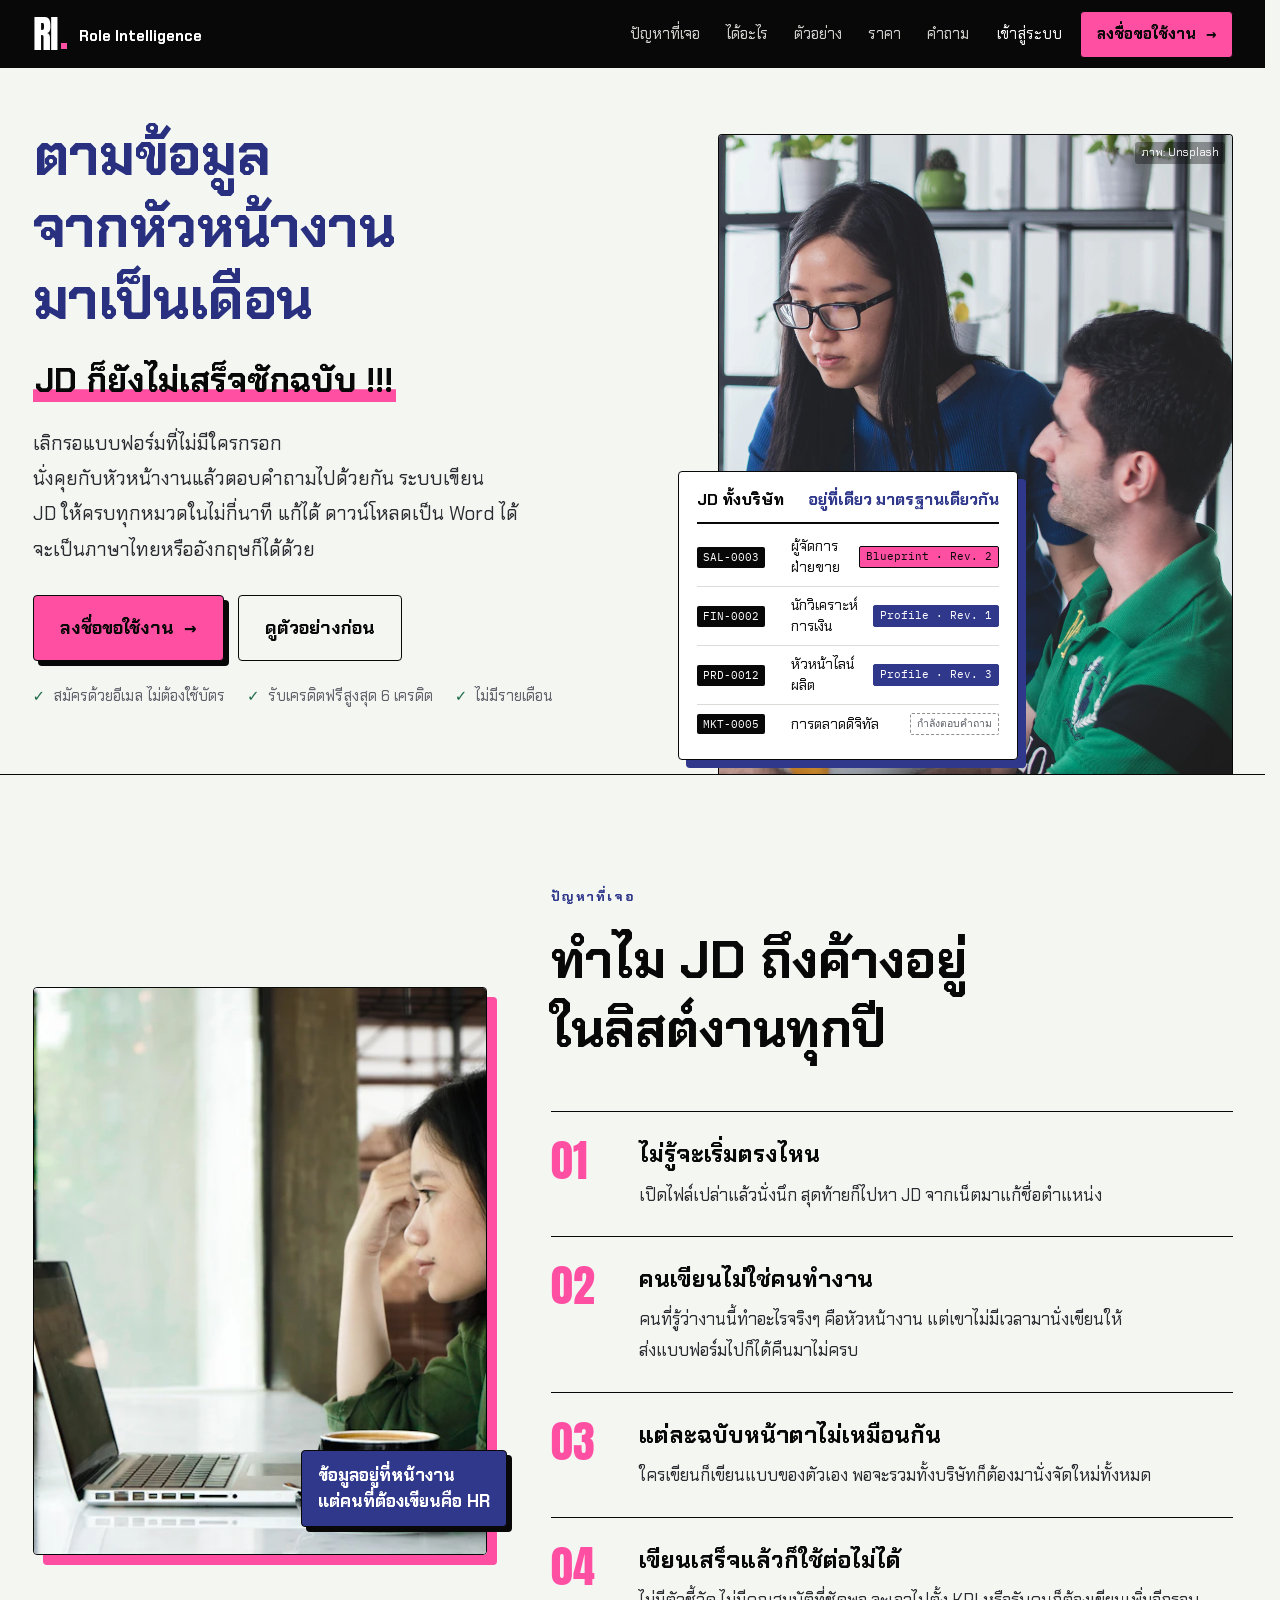
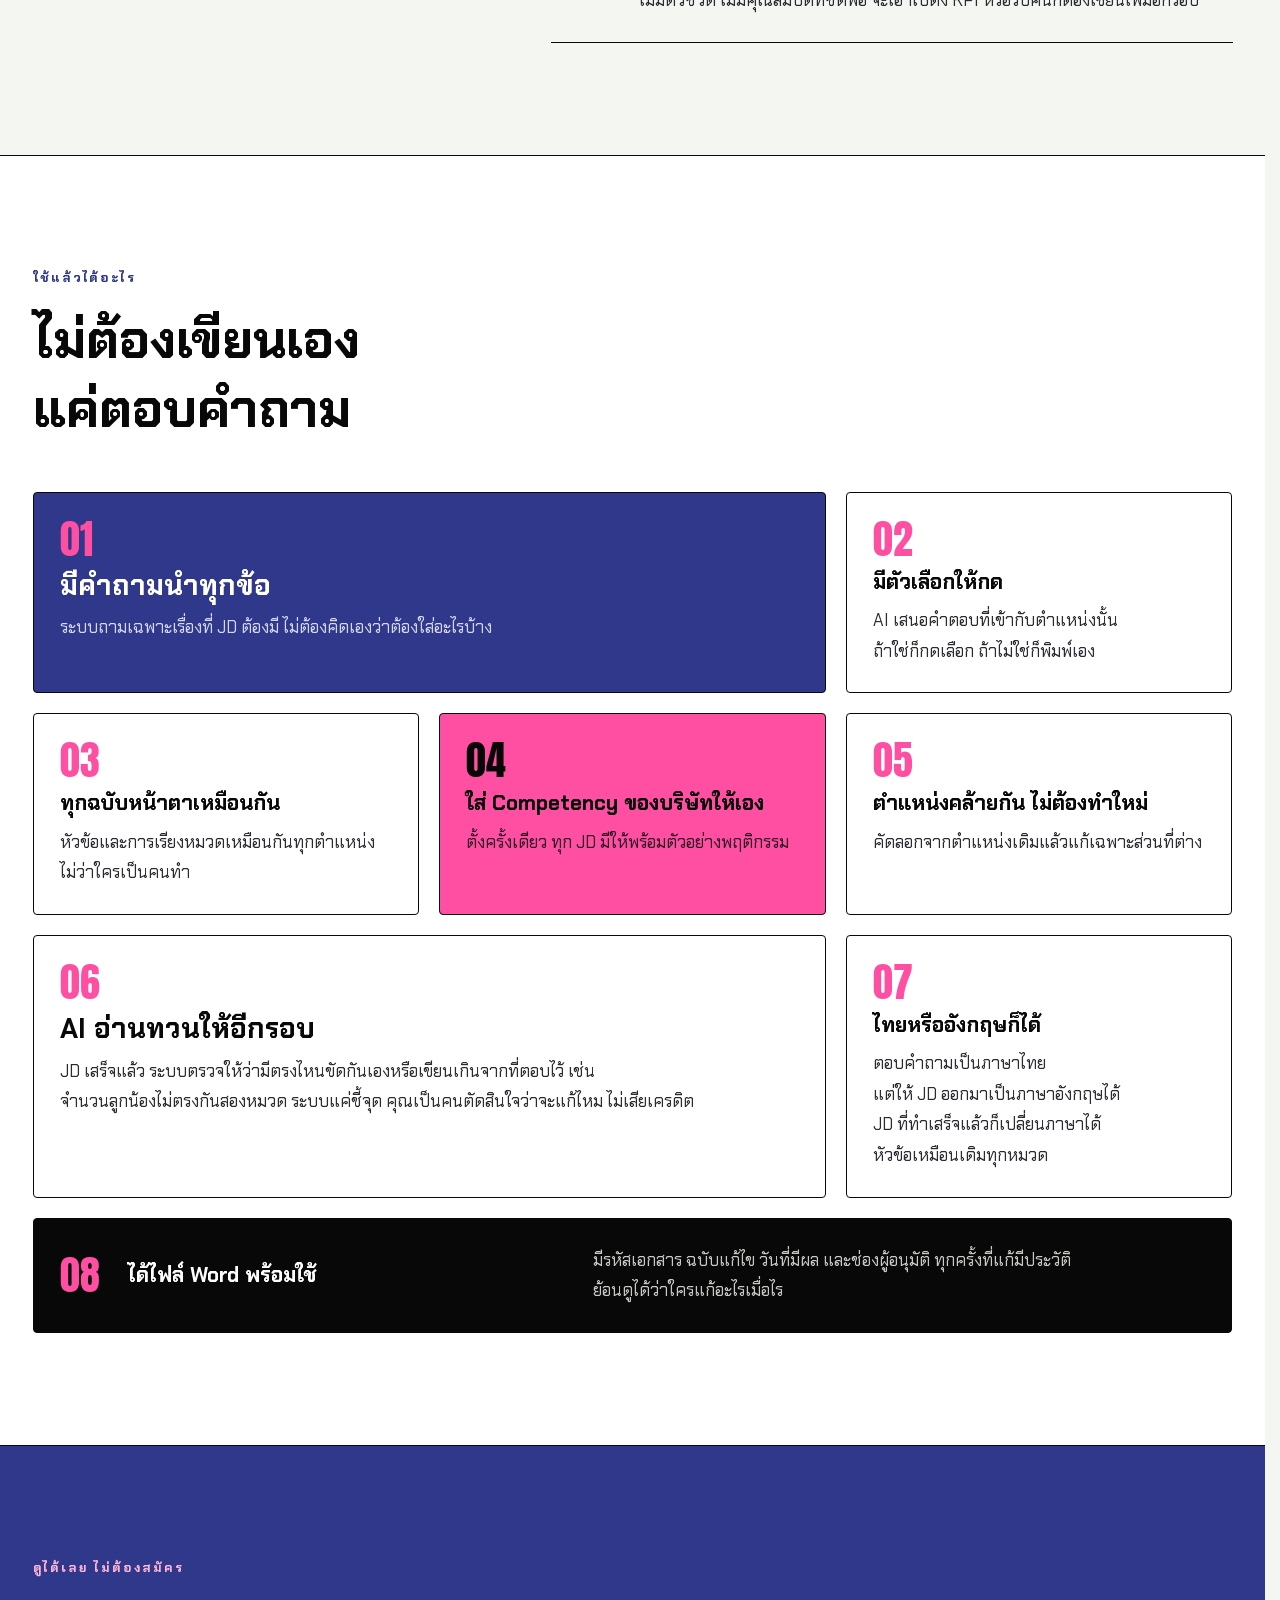
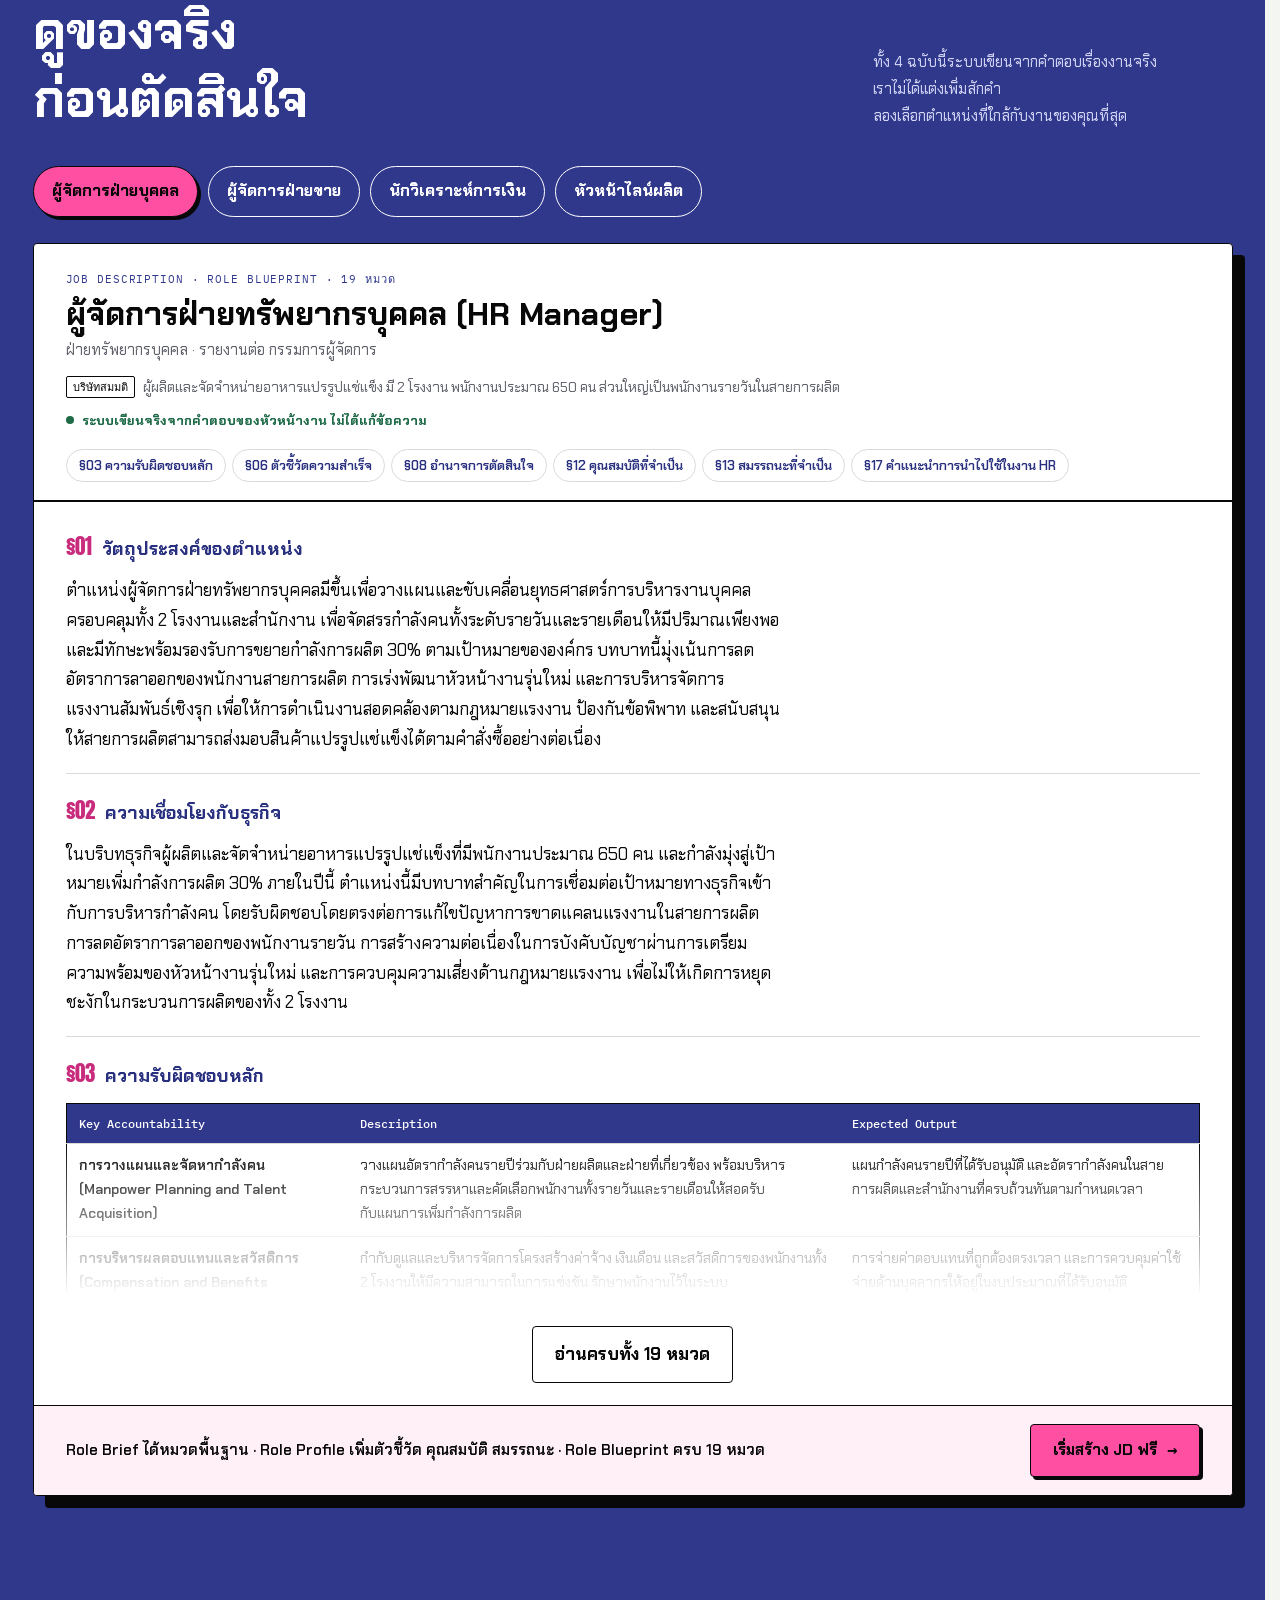
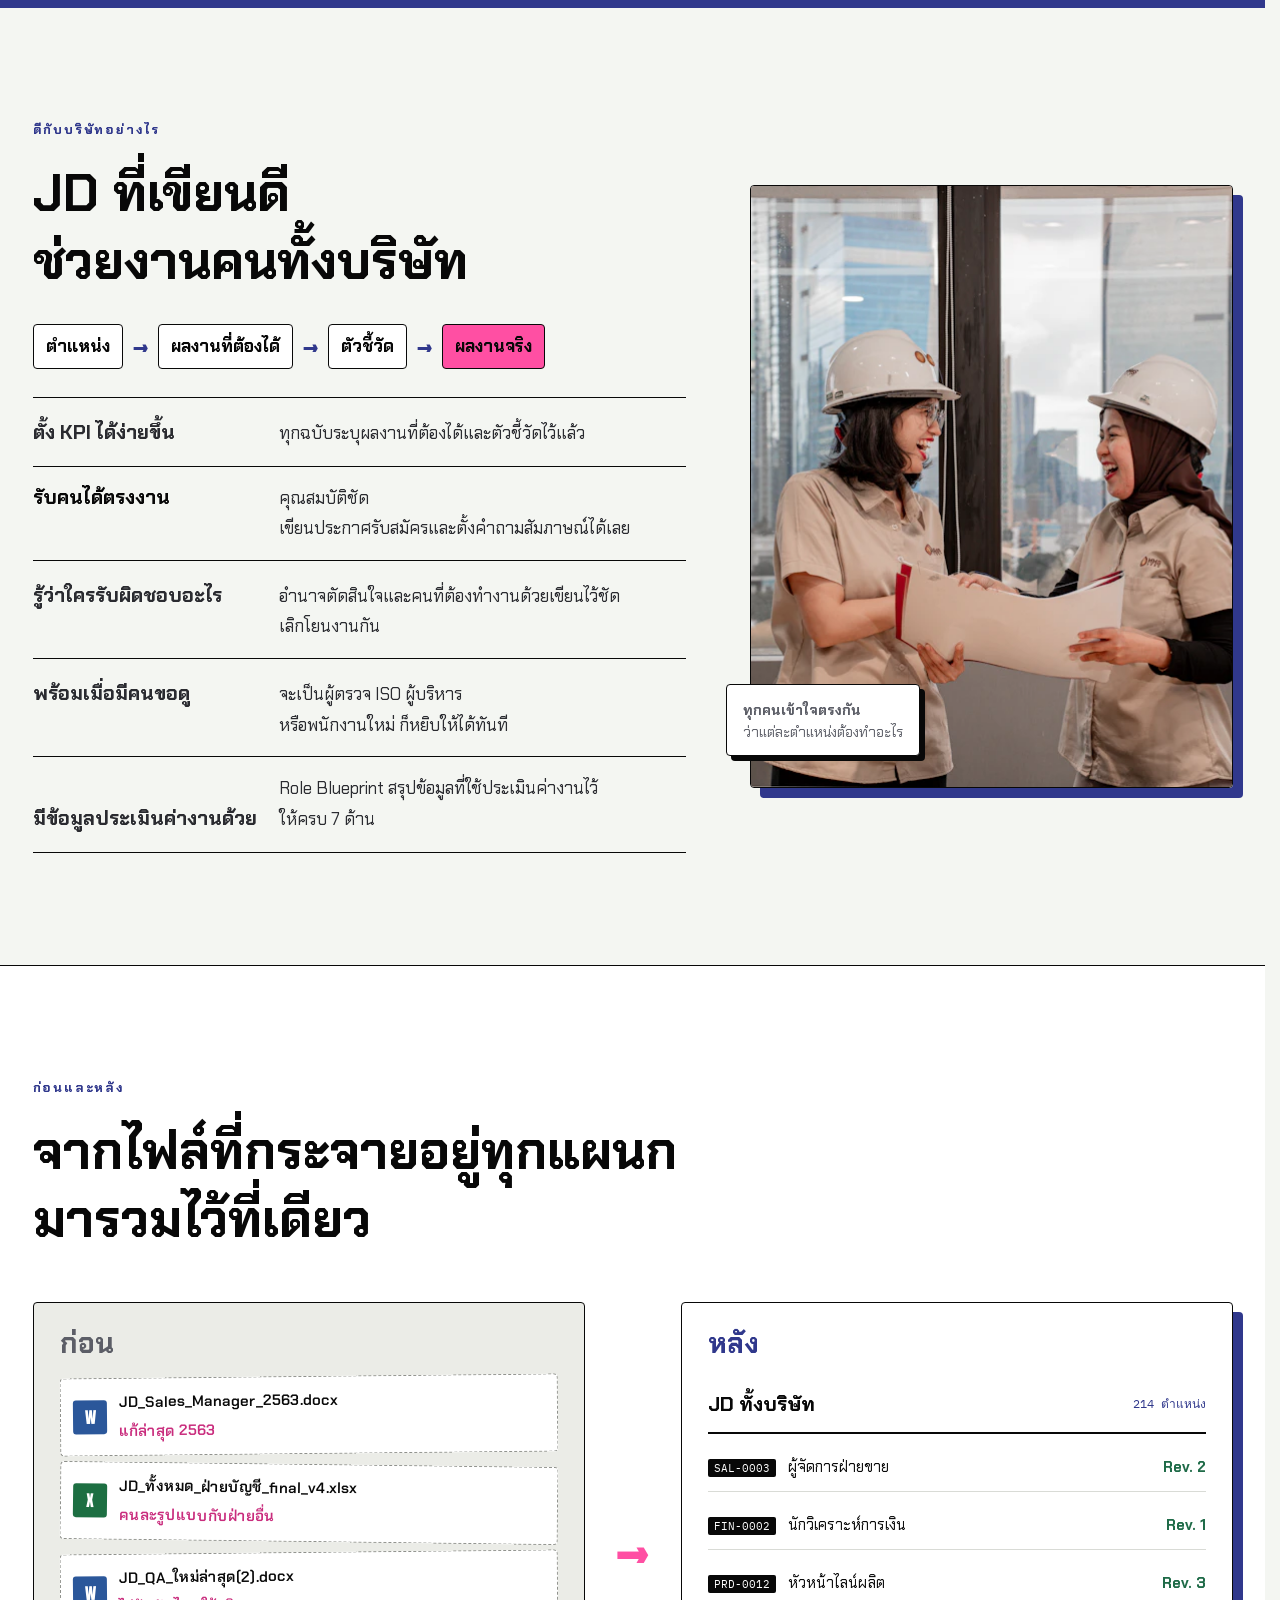
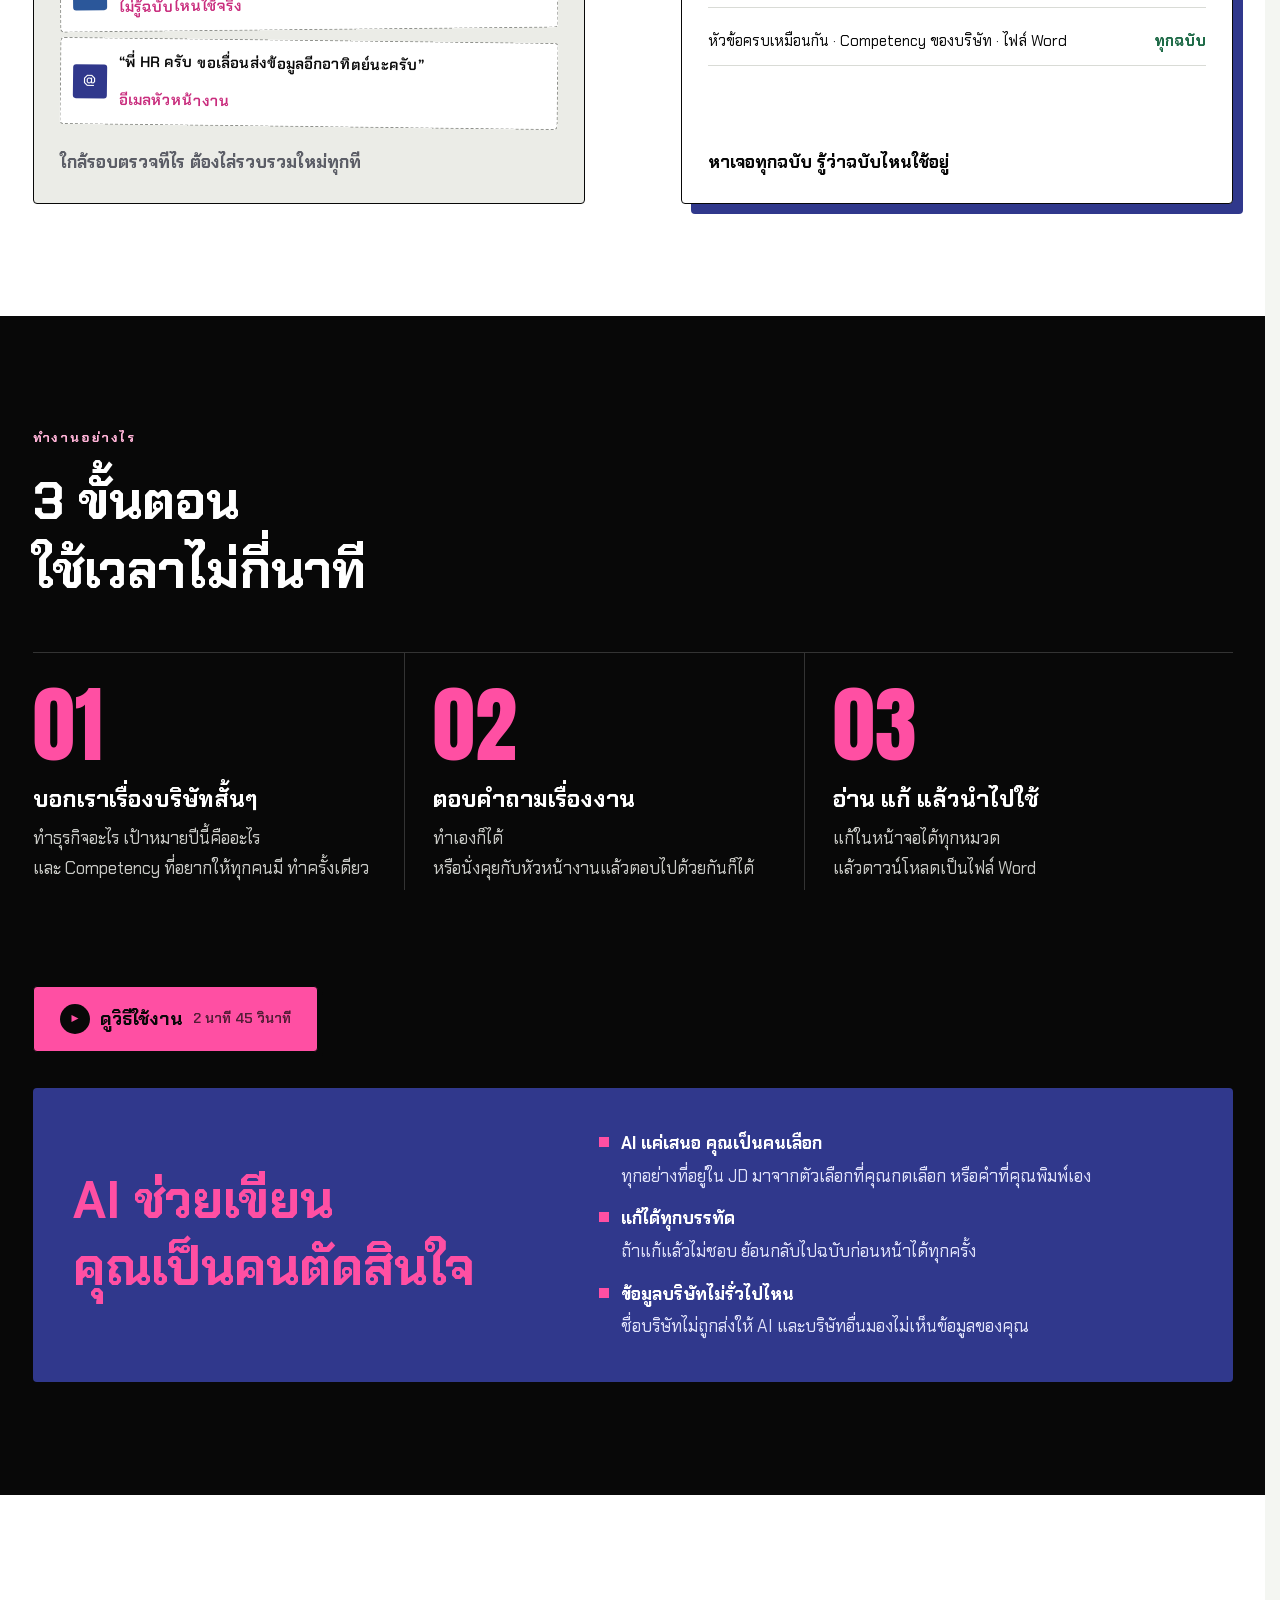
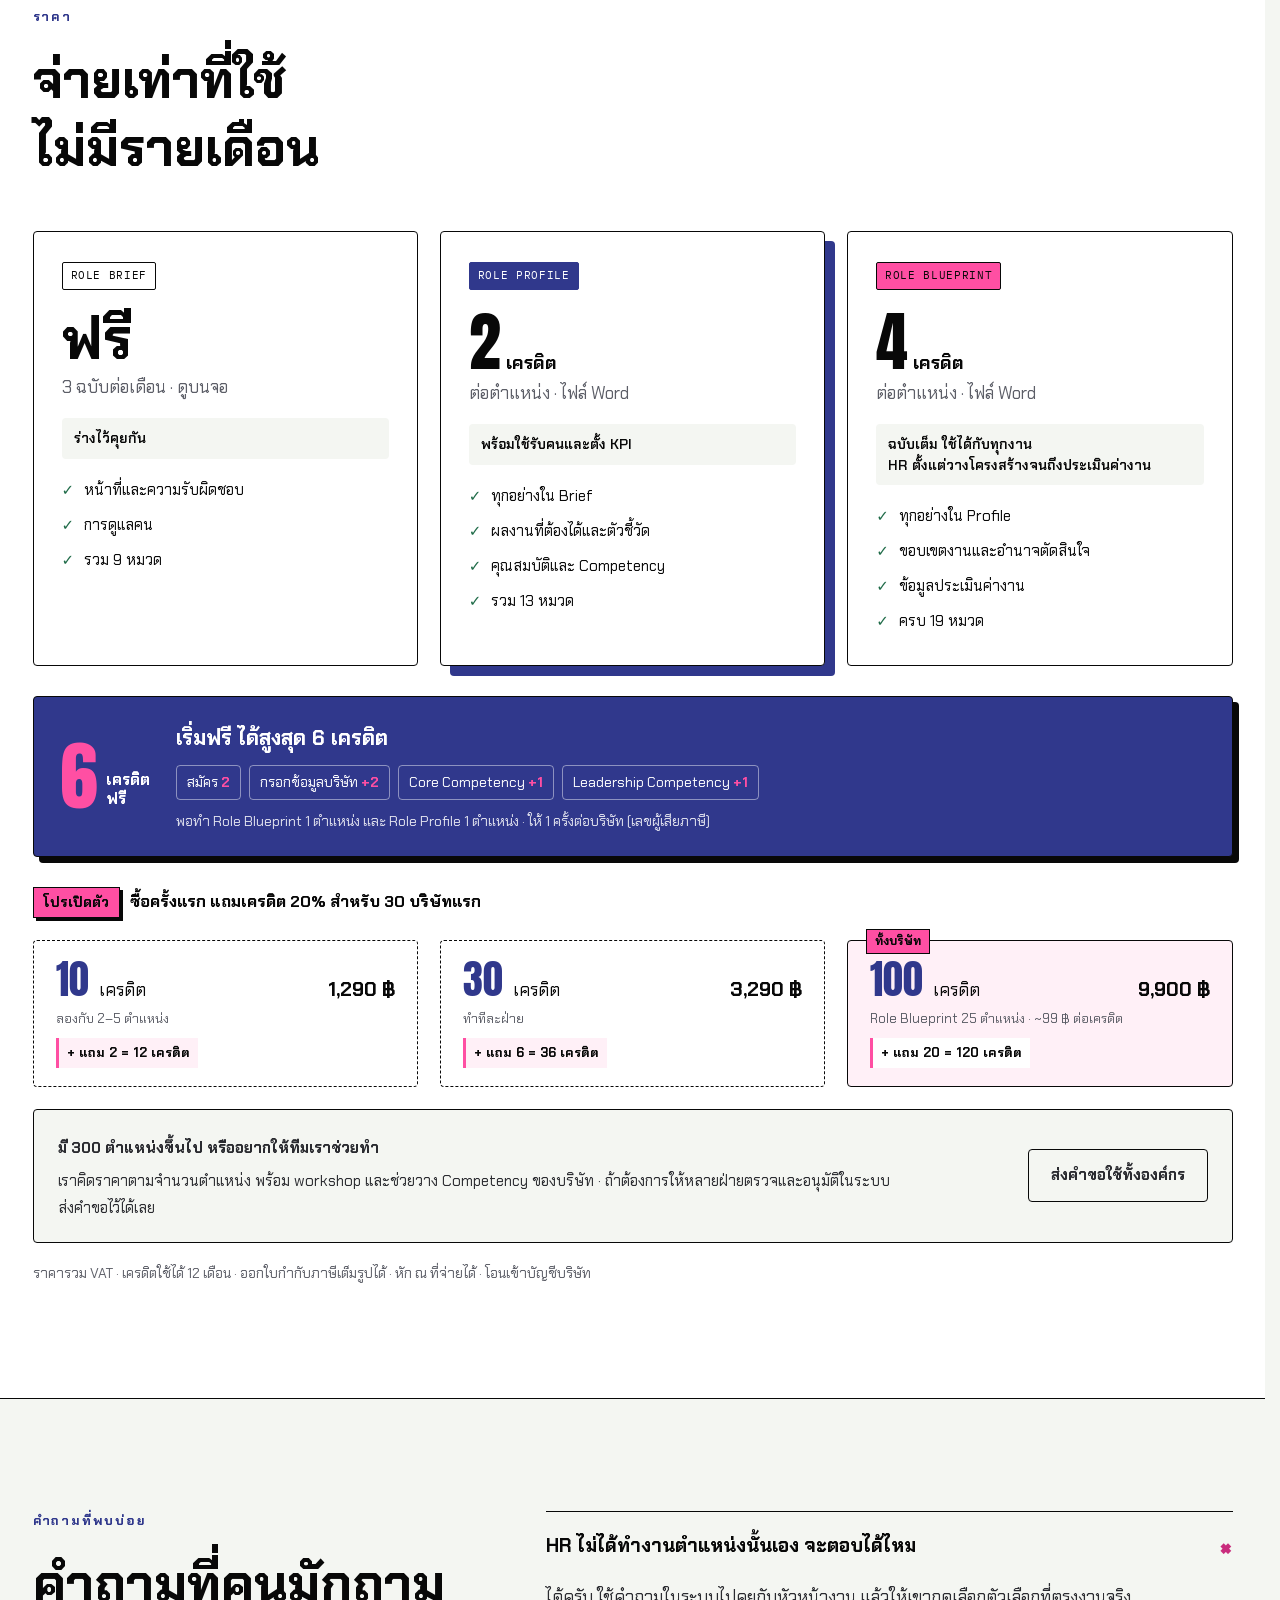
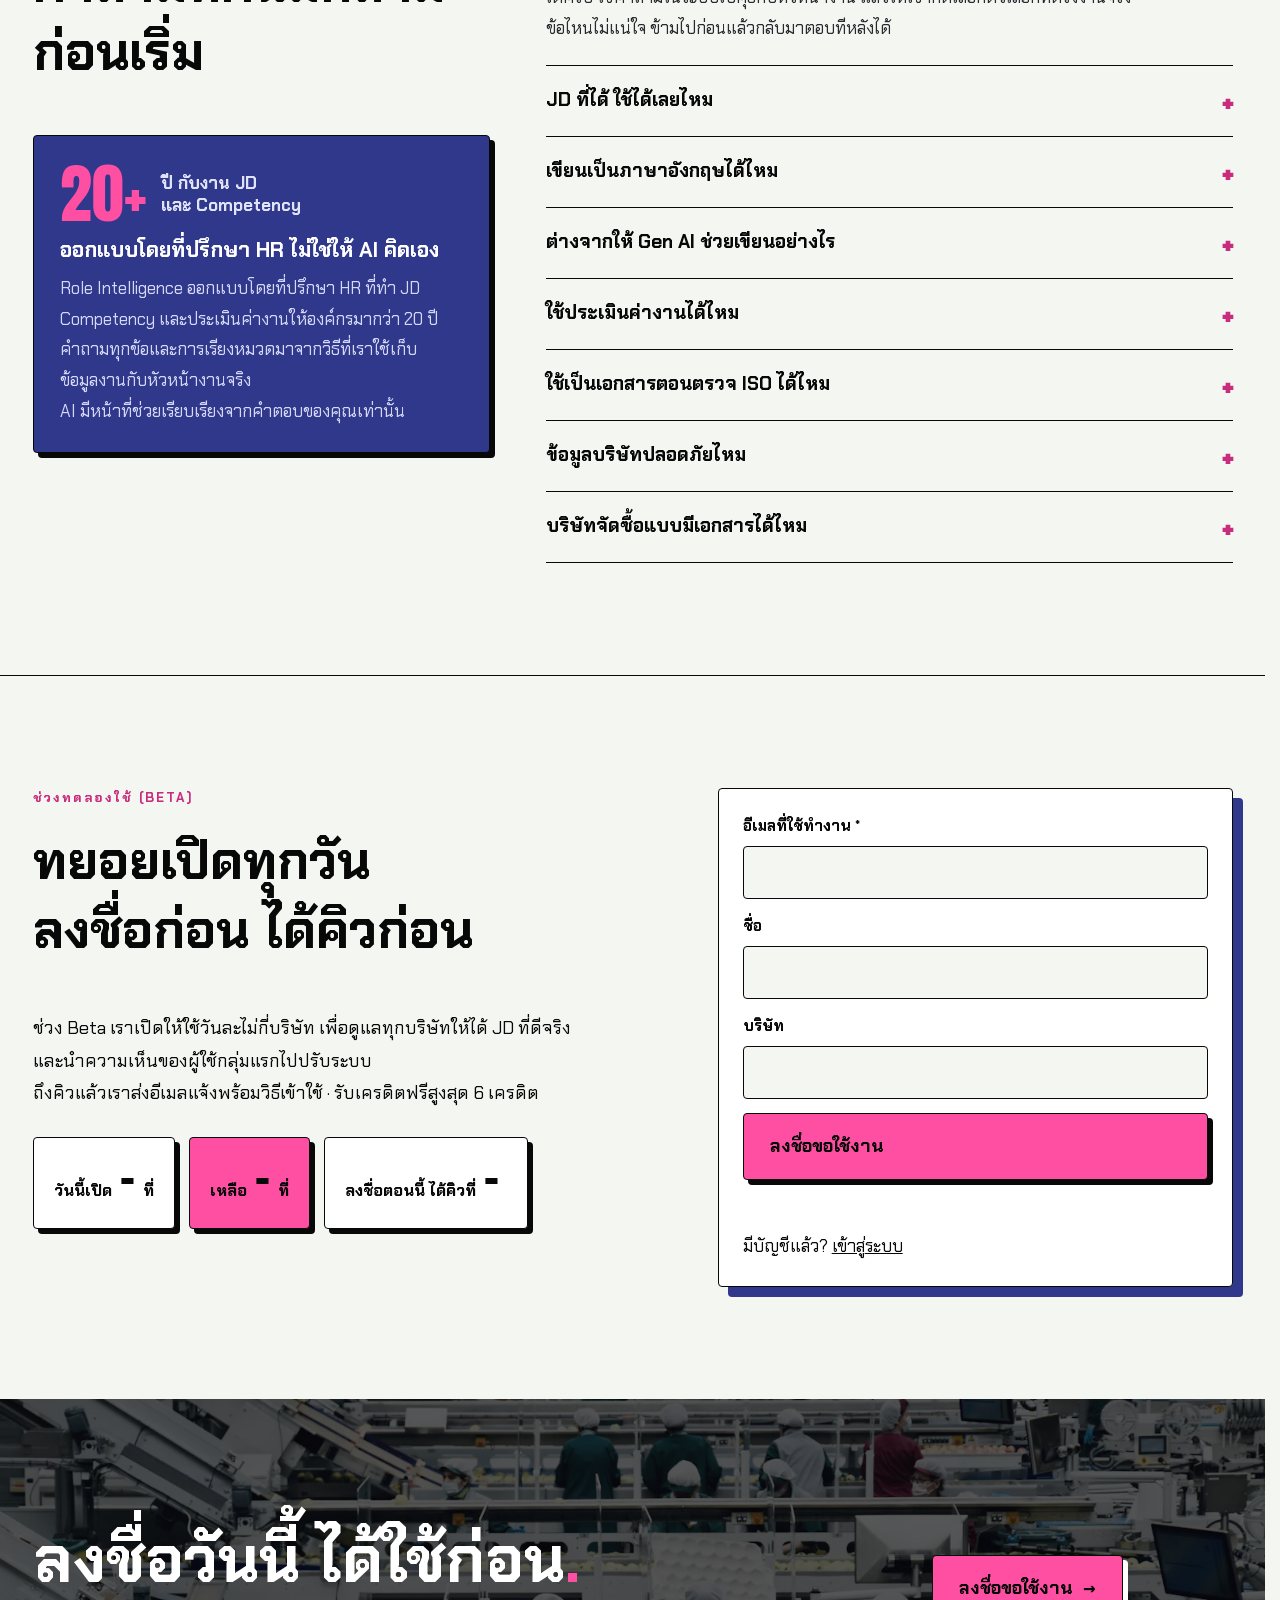
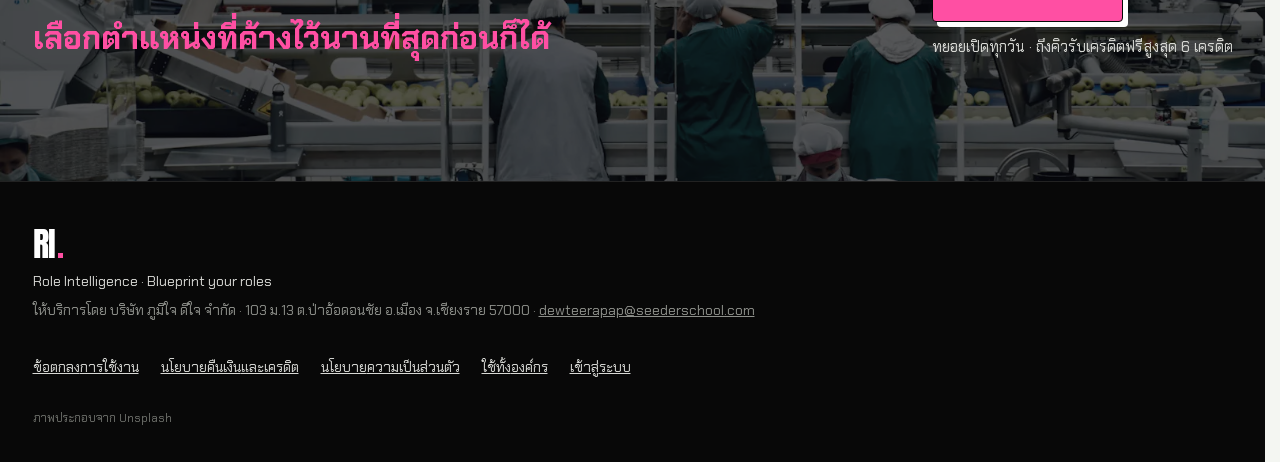
==== commit cf7edb67: "Update web app" ====
--- a/index.html
+++ b/index.html
@@ -23,7 +23,7 @@
 <link rel="preconnect" href="https://fonts.googleapis.com">
 <link rel="preconnect" href="https://fonts.gstatic.com" crossorigin>
 <link rel="stylesheet" href="https://fonts.googleapis.com/css2?family=Anton&family=Chakra+Petch:wght@400;500;600;700&family=IBM+Plex+Mono:wght@500&display=swap">
-<link rel="stylesheet" href="assets/landing.css?v=20261126b">
+<link rel="stylesheet" href="assets/landing.css?v=20261127a">
 </head>
 <body>
 
@@ -285,14 +285,15 @@
   <section class="sec join" id="join">
     <div class="wrap join-in">
       <div>
-        <p class="kicker">เปิดให้ใช้รอบแรก</p>
+        <p class="kicker">ช่วงทดลองใช้ (Beta)</p>
         <h2 class="sec-title">ทยอยเปิดทุกวัน<br>ลงชื่อก่อน ได้คิวก่อน</h2>
-        <p class="join-lead"><strong class="js-join-when"></strong>เราเปิดให้ใช้วันละไม่กี่ราย เพื่อดูแลทุกบริษัทที่เข้ามาให้ได้ JD ที่ดีจริง ถึงคิวแล้วเราส่งอีเมลแจ้งพร้อมวิธีเข้าใช้ · รับเครดิตฟรีสูงสุด 6 เครดิต</p>
+        <p class="join-lead"><strong class="js-join-when"></strong>ช่วง Beta เราเปิดให้ใช้<span class="js-beta-quota">วันละไม่กี่บริษัท</span> เพื่อดูแลทุกบริษัทให้ได้ JD ที่ดีจริง และนำความเห็นของผู้ใช้กลุ่มแรกไปปรับระบบ ถึงคิวแล้วเราส่งอีเมลแจ้งพร้อมวิธีเข้าใช้ · รับเครดิตฟรีสูงสุด 6 เครดิต</p>
         <div class="join-stats" aria-live="polite">
           <div><span class="js-quota-label">วันนี้เปิด</span><b class="js-quota">–</b><span class="js-quota-unit">ที่</span></div>
           <div class="hot"><span class="js-left-label">เหลือ</span><b class="js-left">–</b><span>ที่</span></div>
-          <div><span>รอคิวอยู่</span><b class="js-waiting">–</b><span>คน</span></div>
-        </div>
+          <div class="next"><span>ลงชื่อตอนนี้ ได้คิวที่</span><b class="js-next">–</b><span class="js-next-day"></span></div>
+        </div>
+        <p class="join-proof js-proof" hidden></p>
       </div>
       <form class="join-form" novalidate>
         <label>อีเมลที่ใช้ทำงาน *<input name="email" type="email" autocomplete="email" required maxlength="120"></label>
@@ -355,6 +356,6 @@
 <script src="assets/sample-jds.js?v=20261123b"></script>
 <script src="assets/landing.js?v=20261123h"></script>
 <script src="config.js?v=20261125a"></script>
-<script src="assets/launch.js?v=20261126b"></script>
+<script src="assets/launch.js?v=20261127a"></script>
 </body>
 </html>
--- a/assets/landing.css
+++ b/assets/landing.css
@@ -486,3 +486,7 @@
 .join.pre .join-stats .js-quota { font-family: 'Chakra Petch', sans-serif; font-weight: 700; font-size: 34px; }
 .join-lead .js-join-when { display: block; margin-bottom: 6px; color: #080808; }
 .join-stats b span { font-size: inherit; font-weight: inherit; }   /* thai-wrap puts the date's words in spans */
+/* queue: the third box = the visitor's own place and day; a small line with how many already signed up */
+.join-stats div.next { flex-wrap: wrap; }
+.join-stats div.next .js-next-day { flex-basis: 100%; font-size: 15px; color: var(--indigo); }
+.join-proof { margin: 16px 0 0; font-weight: 700; font-size: 15px; color: var(--indigo); }
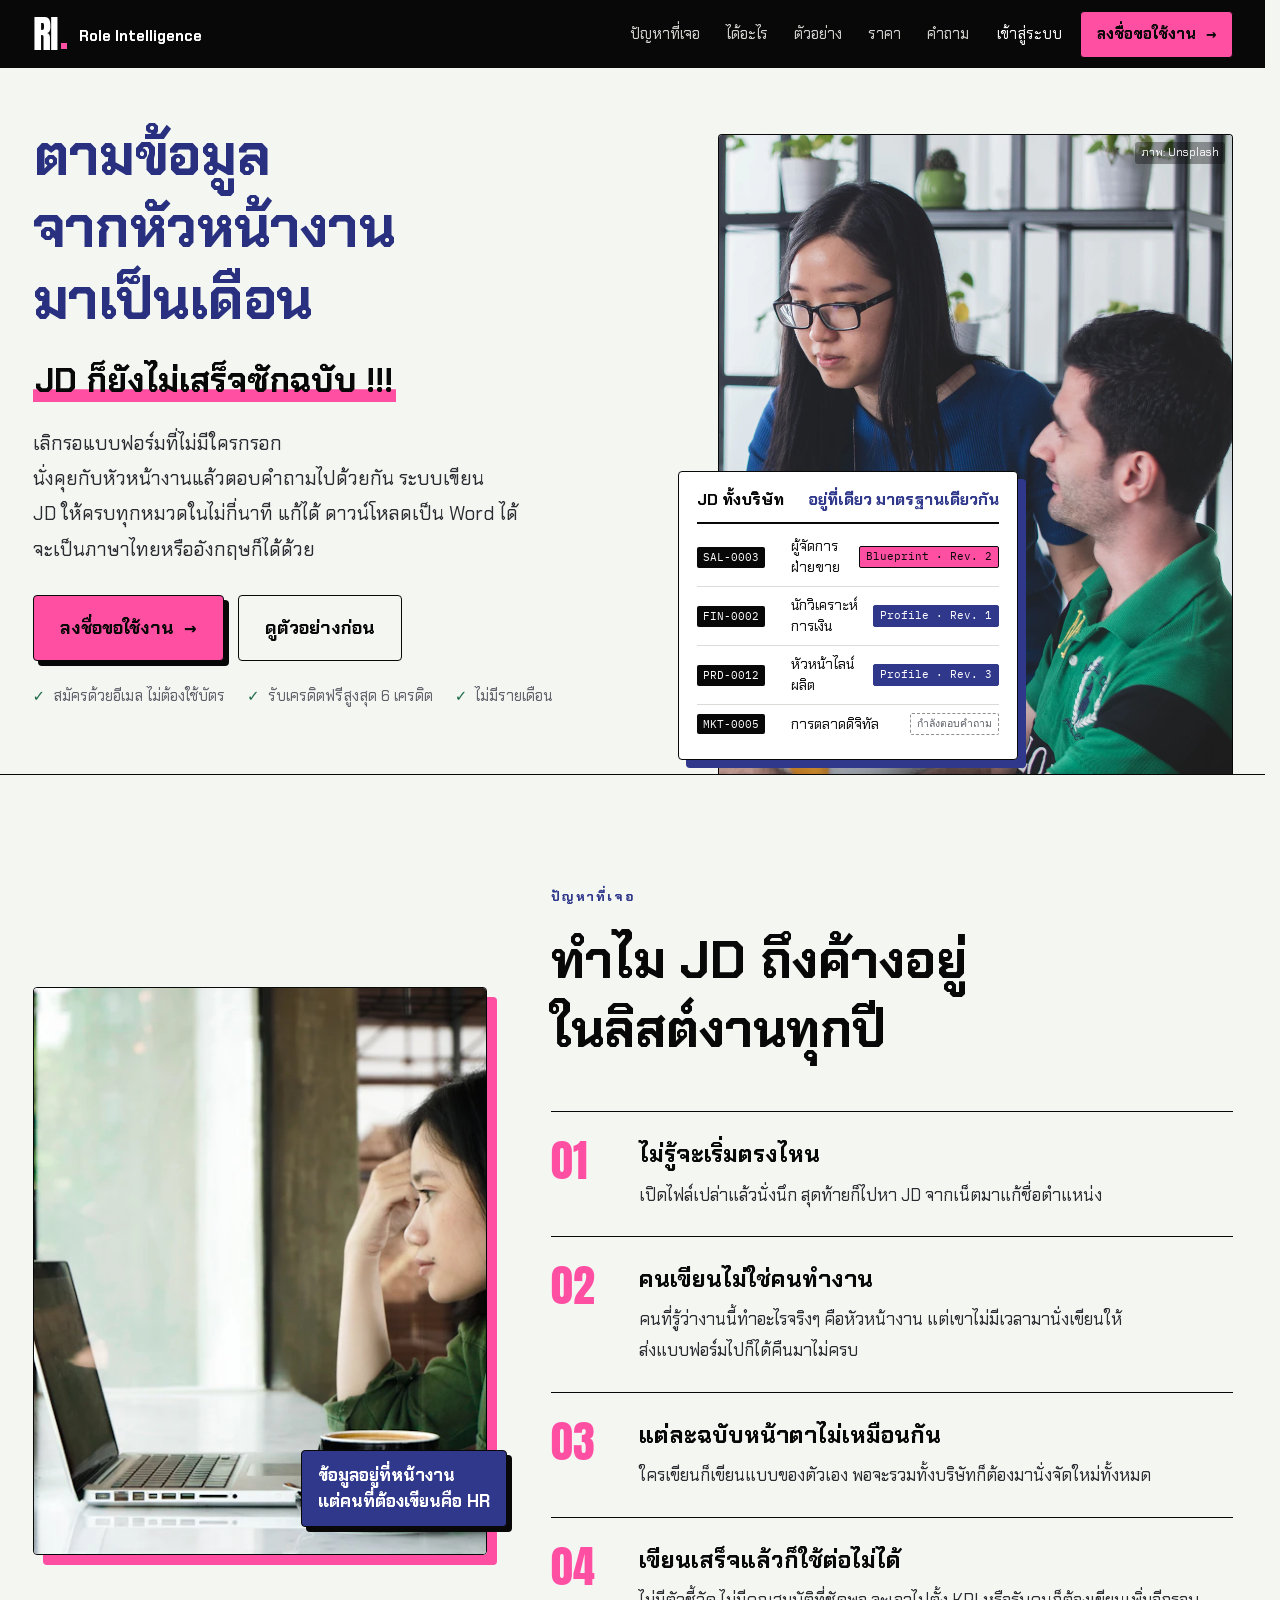
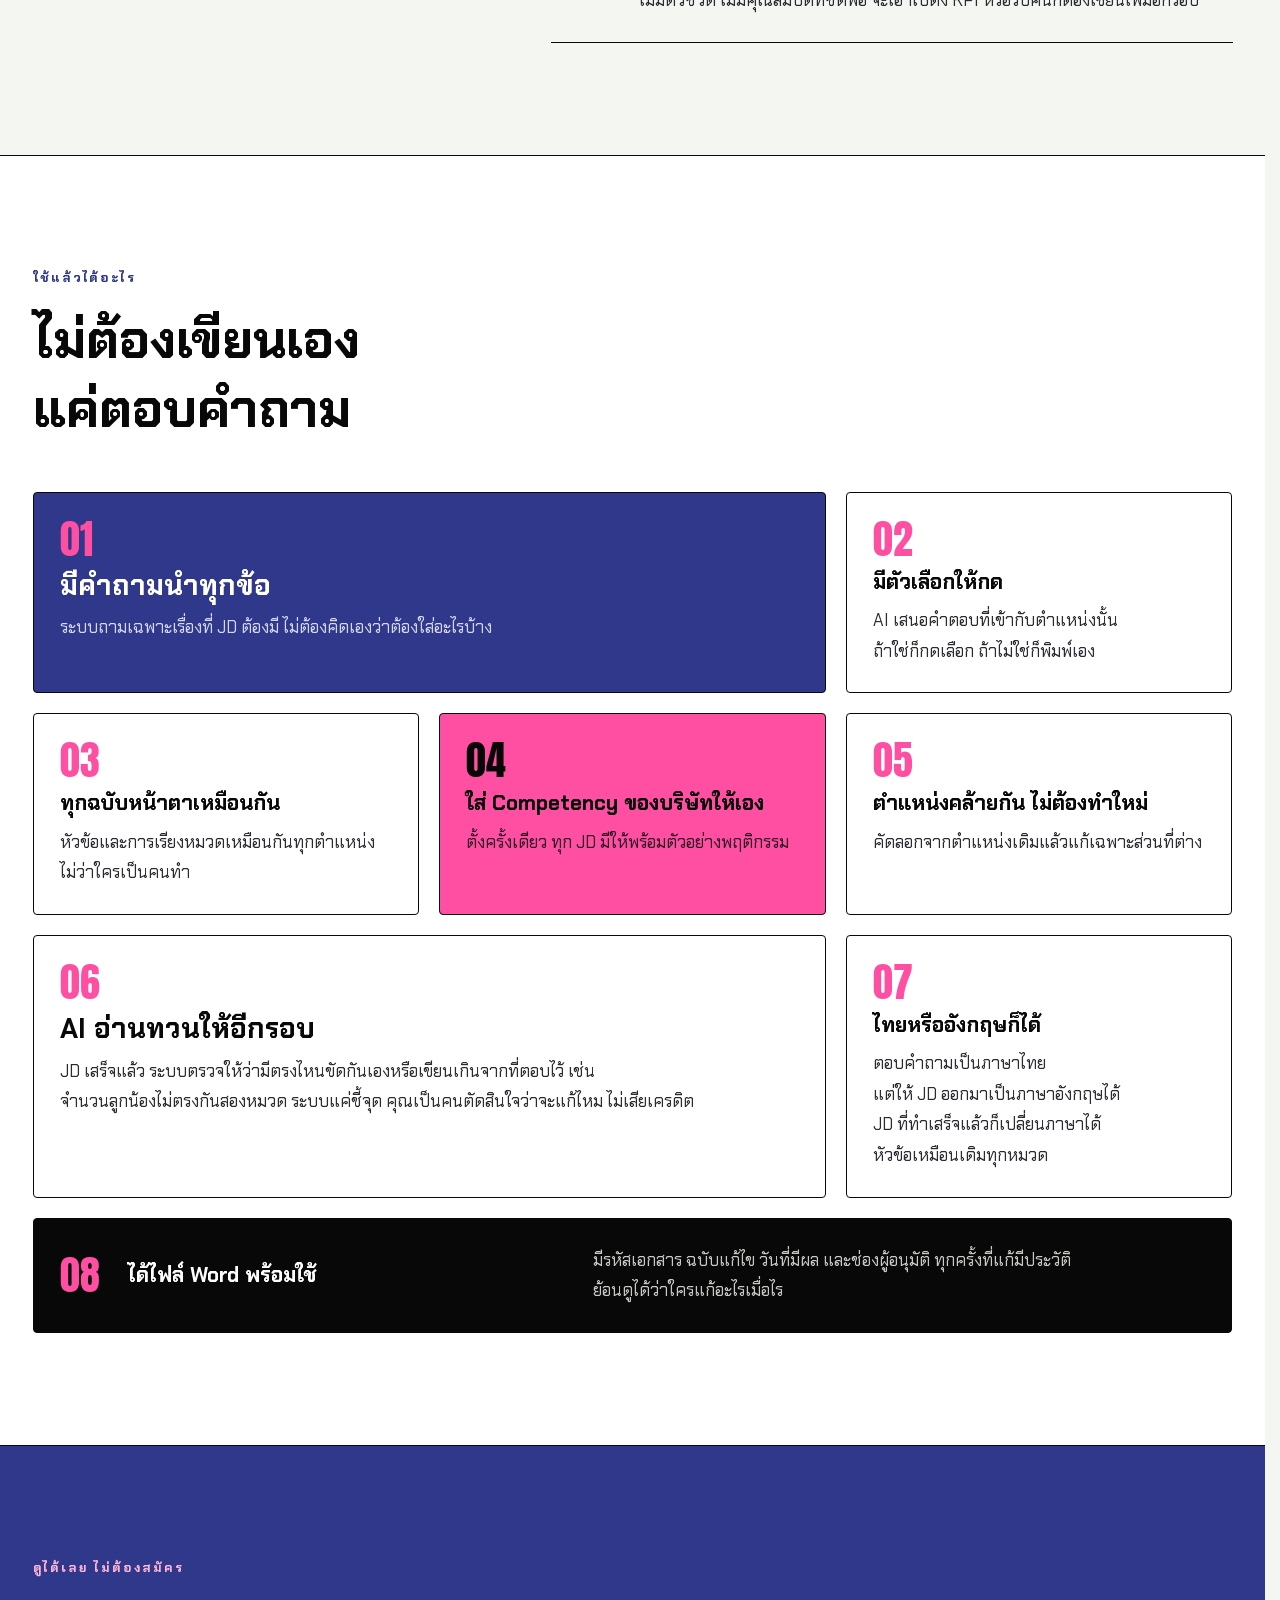
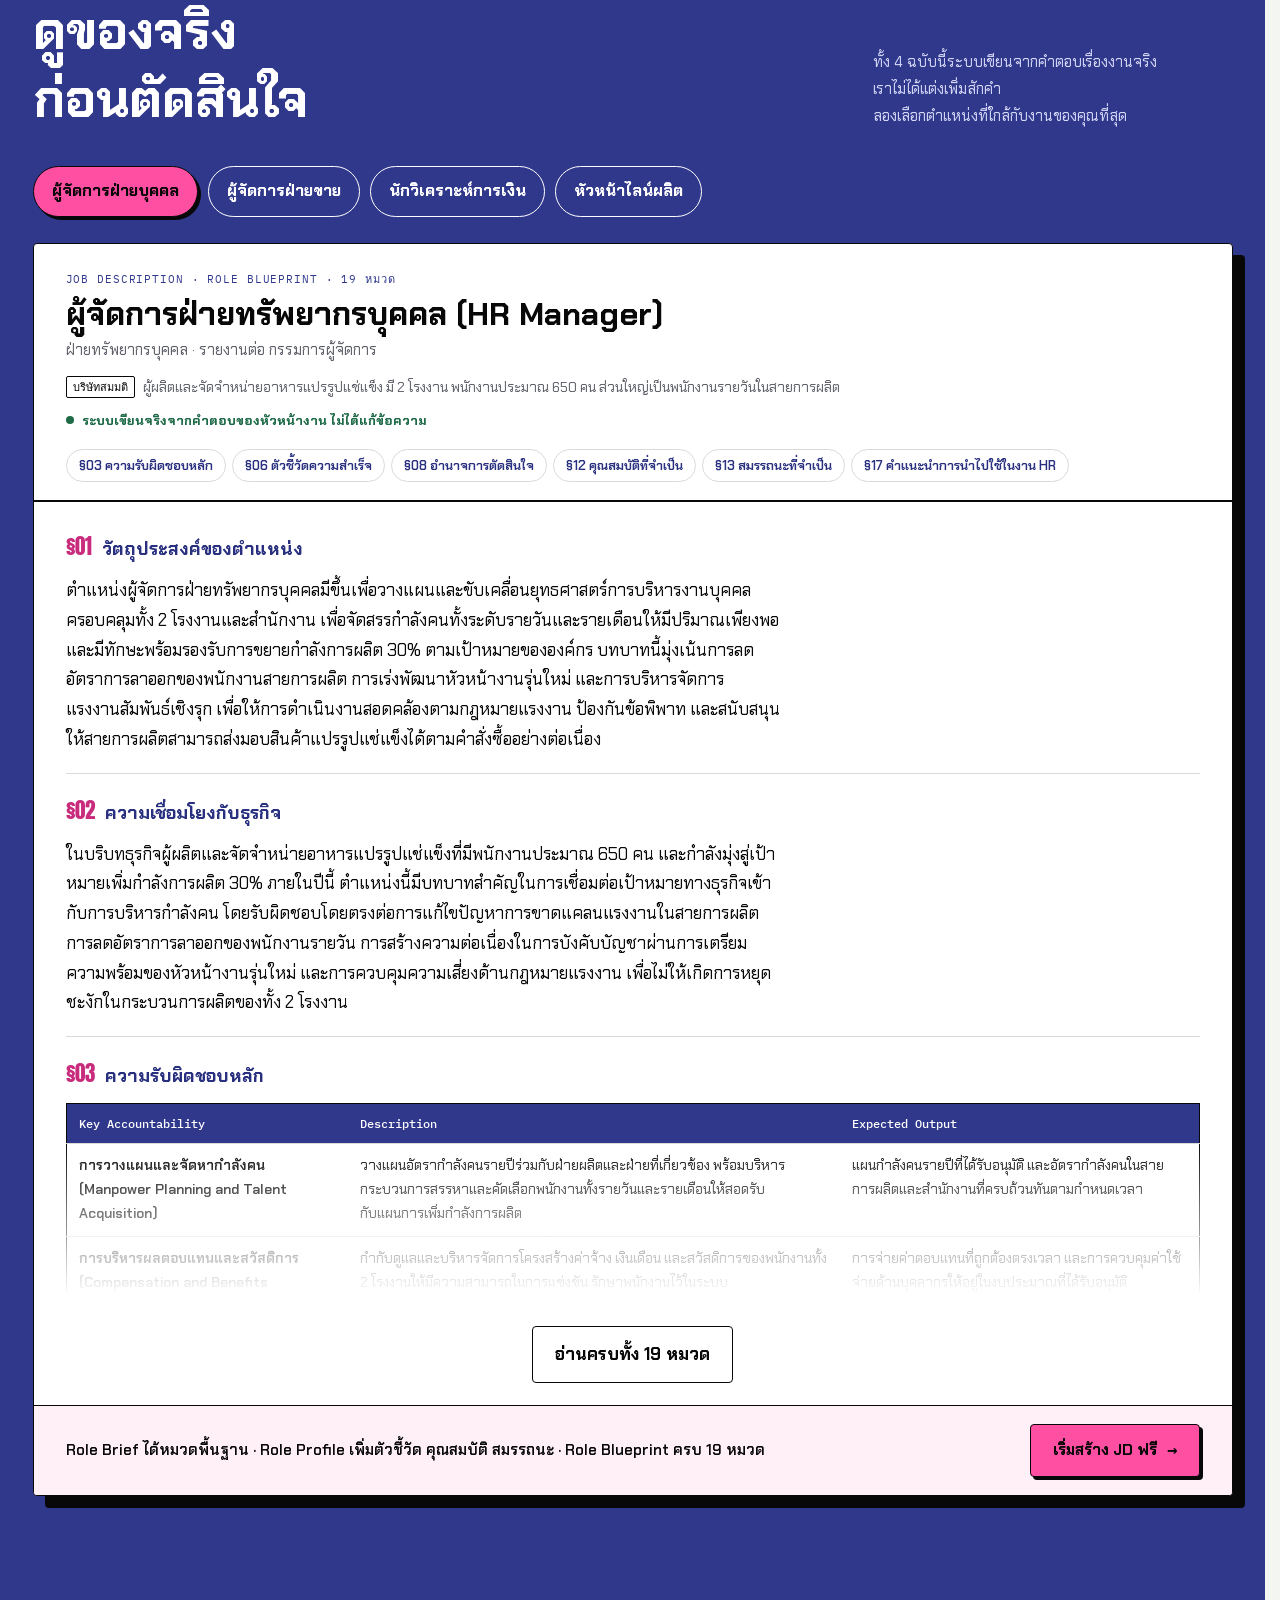
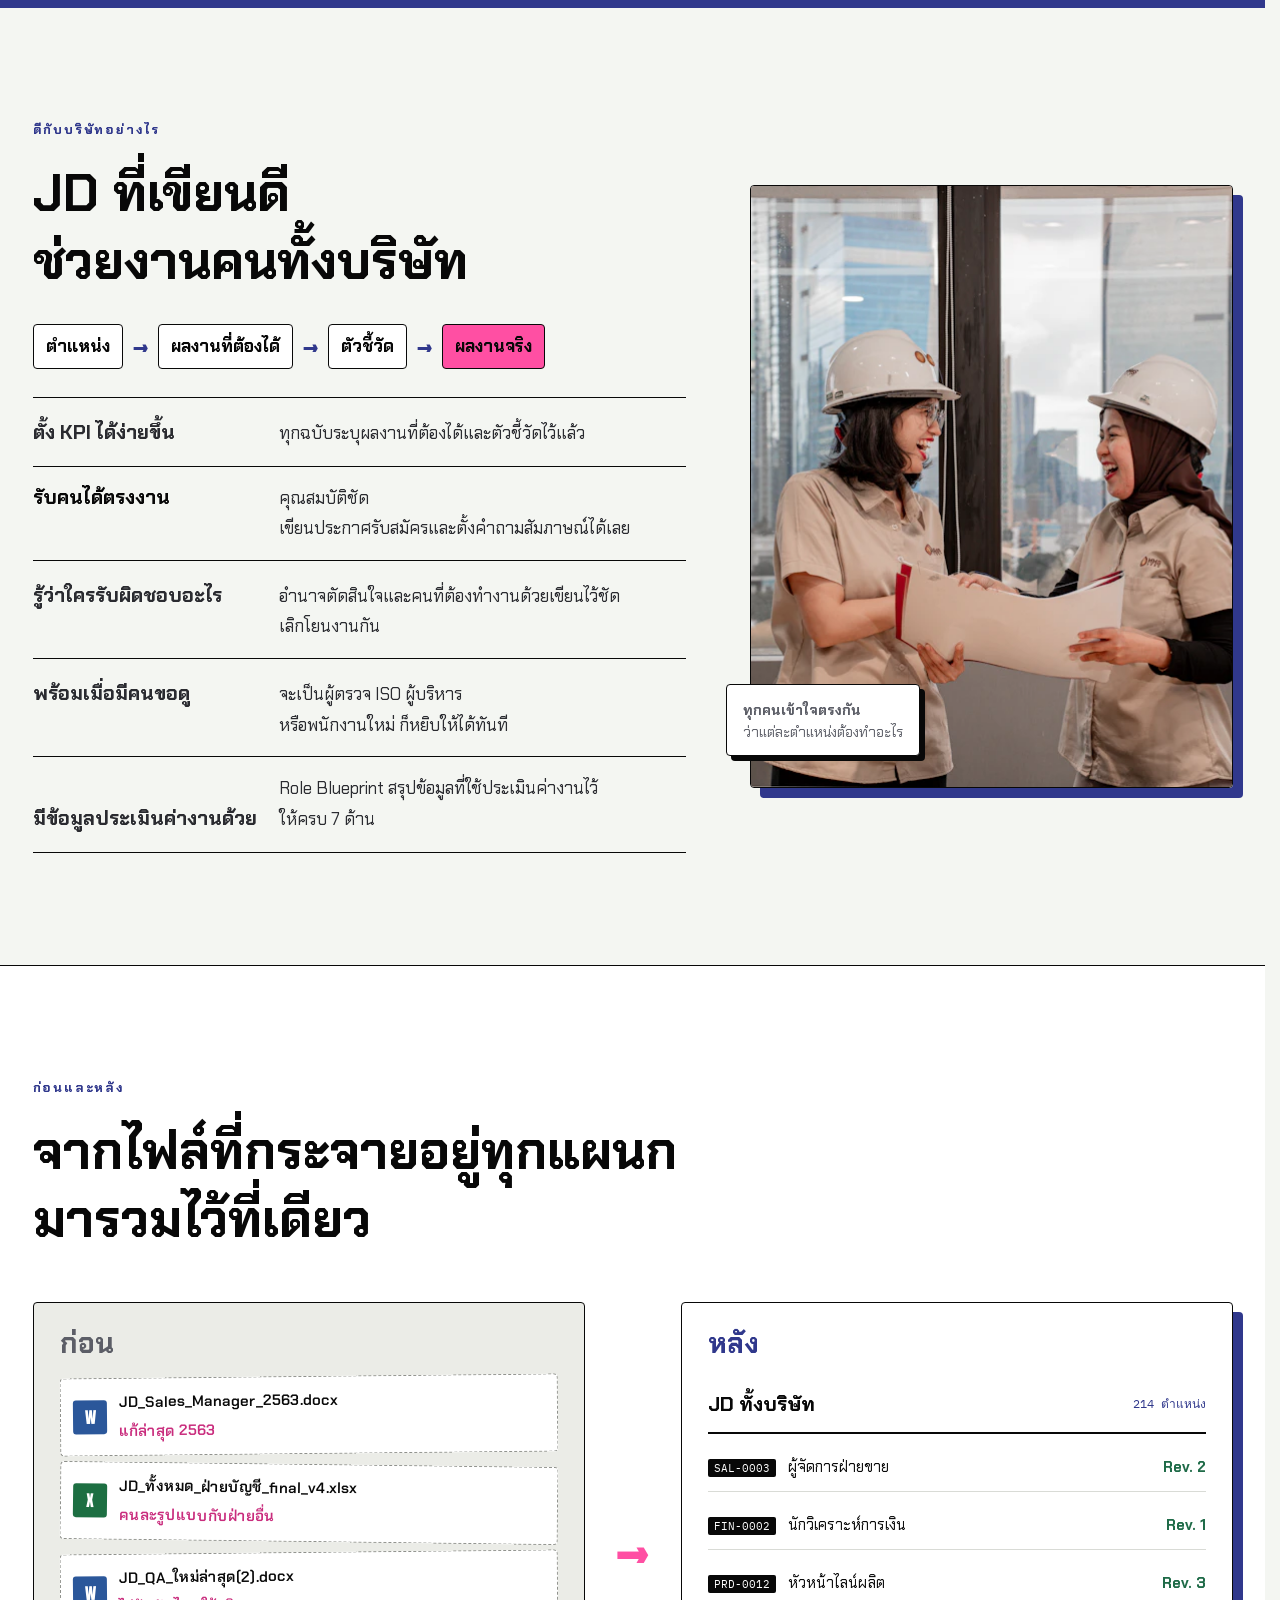
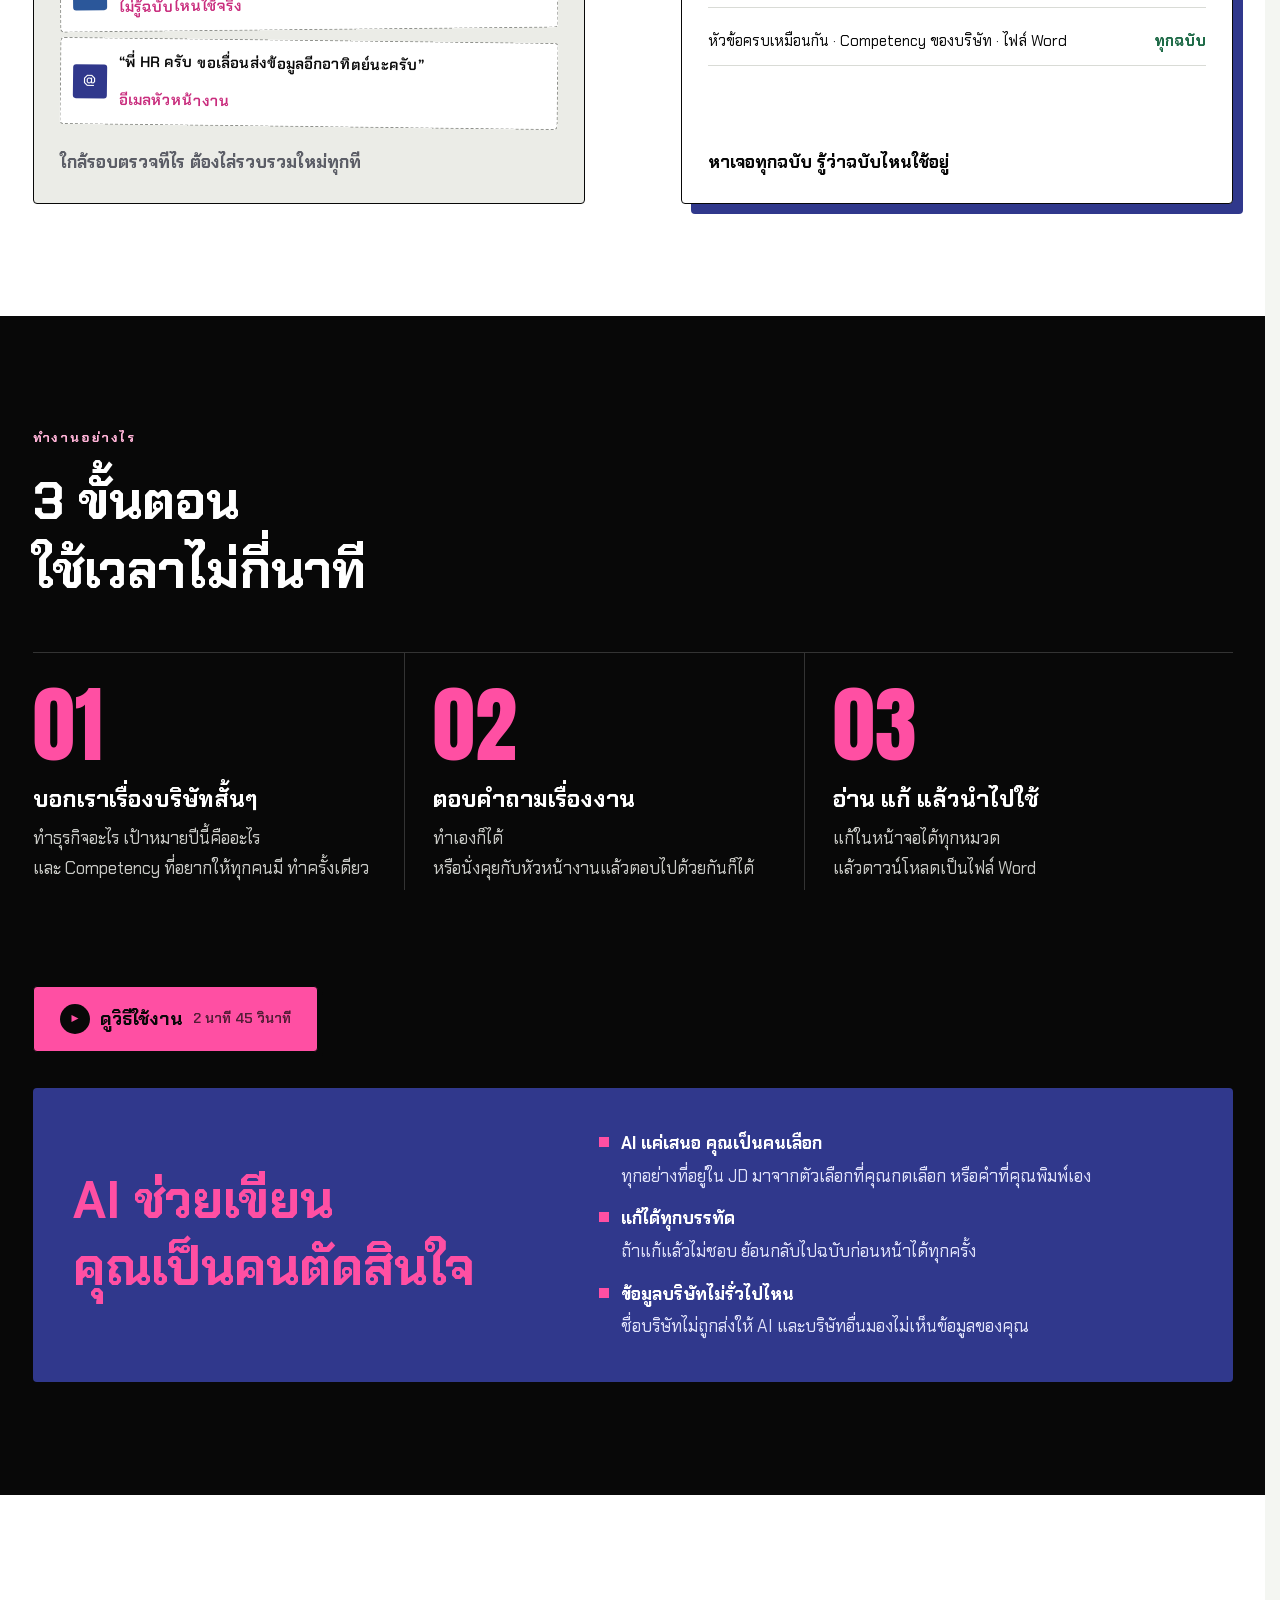
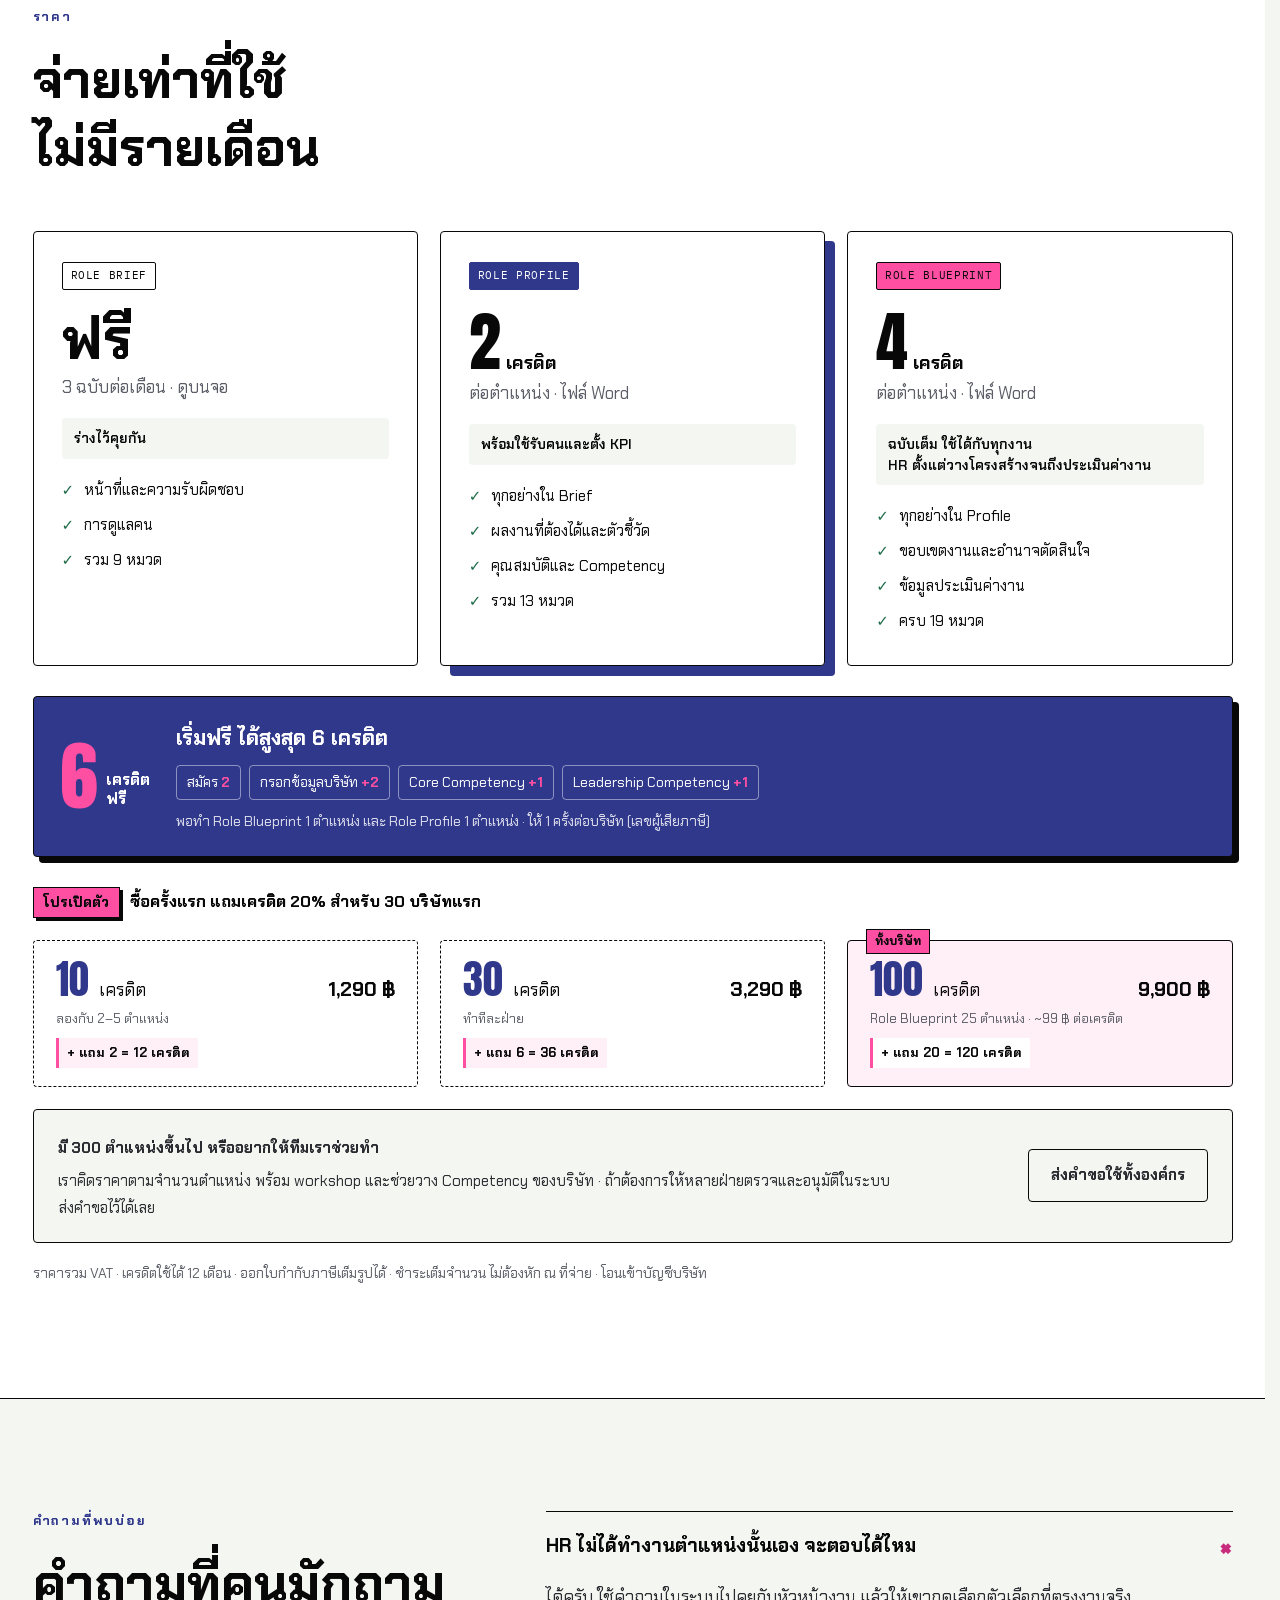
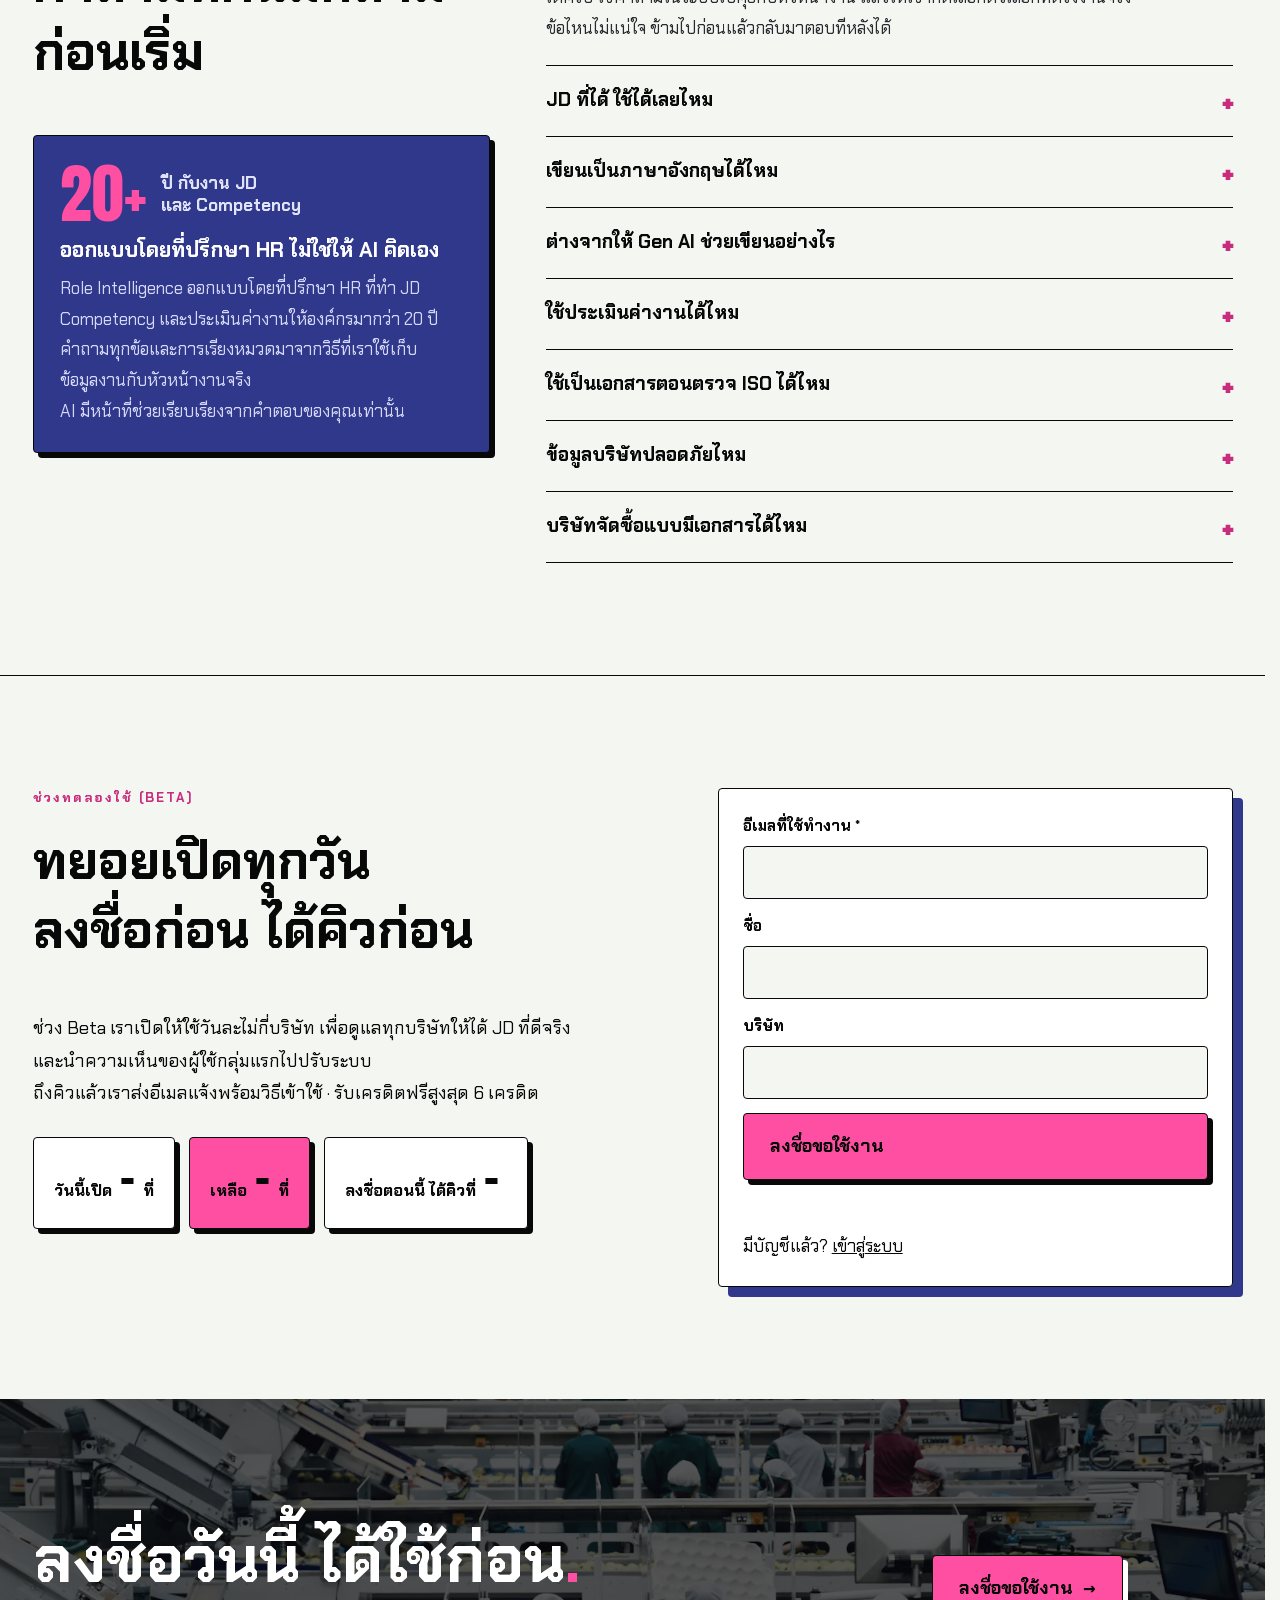
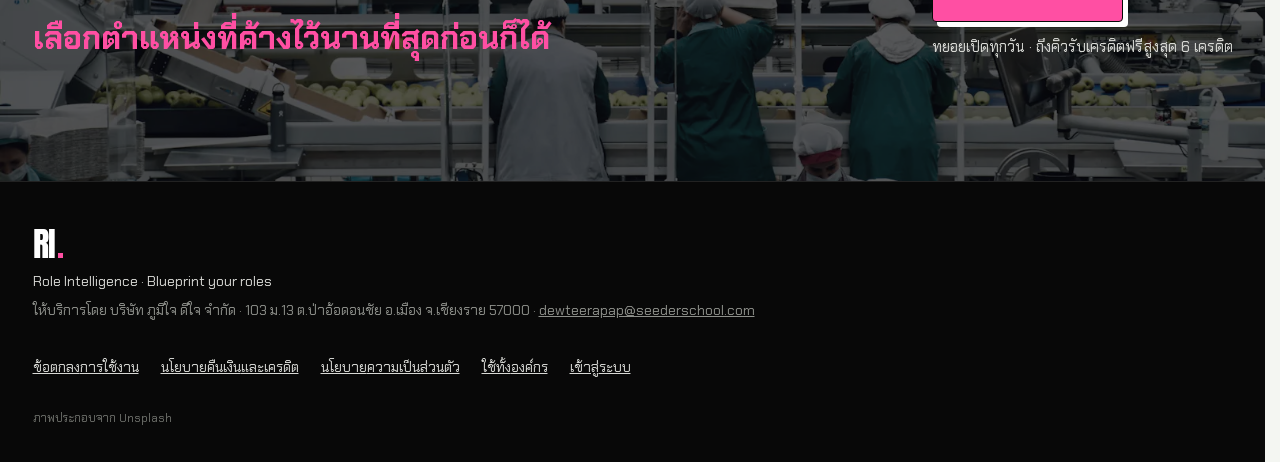
==== commit 615e0579: "Update web app" ====
--- a/index.html
+++ b/index.html
@@ -252,7 +252,7 @@
         <div><b>มี 300 ตำแหน่งขึ้นไป หรืออยากให้ทีมเราช่วยทำ</b><span>เราคิดราคาตามจำนวนตำแหน่ง พร้อม workshop และช่วยวาง Competency ของบริษัท · ถ้าต้องการให้หลายฝ่ายตรวจและอนุมัติในระบบ ส่งคำขอไว้ได้เลย</span></div>
         <a class="btn btn-ghost js-org-open" href="#org-dialog">ส่งคำขอใช้ทั้งองค์กร</a>
       </div>
-      <p class="packs-note">ราคารวม VAT · เครดิตใช้ได้ 12 เดือน · ออกใบกำกับภาษีเต็มรูปได้ · หัก ณ ที่จ่ายได้ · โอนเข้าบัญชีบริษัท</p>
+      <p class="packs-note">ราคารวม VAT · เครดิตใช้ได้ 12 เดือน · ออกใบกำกับภาษีเต็มรูปได้ · ชำระเต็มจำนวน ไม่ต้องหัก ณ ที่จ่าย · โอนเข้าบัญชีบริษัท</p>
     </div>
   </section>
 
@@ -276,7 +276,7 @@
         <details><summary>ใช้ประเมินค่างานได้ไหม</summary><p>Role Blueprint มีข้อมูลที่ใช้ประเมินค่างานครบ 7 ด้าน ระบบไม่ได้ให้คะแนนแทน แต่คณะกรรมการใช้ข้อมูลนี้ประเมินต่อได้เลย</p></details>
         <details><summary>ใช้เป็นเอกสารตอนตรวจ ISO ได้ไหม</summary><p>JD มีหน้าที่ ความรับผิดชอบ สมรรถนะที่ต้องมี รหัสเอกสาร และประวัติการแก้ไข ซึ่งเป็นสิ่งที่ผู้ตรวจมักขอดู แต่จะใช้ได้แค่ไหนขึ้นกับระบบเอกสารของแต่ละบริษัท</p></details>
         <details><summary>ข้อมูลบริษัทปลอดภัยไหม</summary><p>ชื่อบริษัทไม่ถูกส่งให้ AI เราส่งไปแค่ลักษณะธุรกิจและคำตอบเรื่องตำแหน่ง และบริษัทอื่นมองไม่เห็นข้อมูลของคุณ</p><p>ขอลบบัญชีได้เองในหน้า "บัญชีของฉัน" เราลบให้และแจ้งผลภายใน 30 วัน ก่อนลบดาวน์โหลด JD เป็น Word เก็บไว้ได้ทุกฉบับ อ่านรายละเอียดใน<a href="privacy.html">นโยบายความเป็นส่วนตัว (PDPA)</a></p></details>
-        <details><summary>บริษัทจัดซื้อแบบมีเอกสารได้ไหม</summary><p>ได้ครับ ออกใบกำกับภาษีเต็มรูปได้ กรอกข้อมูลบริษัทครั้งแรกครั้งเดียว โอนเข้าบัญชีบริษัท และหัก ณ ที่จ่ายได้</p></details>
+        <details><summary>บริษัทจัดซื้อแบบมีเอกสารได้ไหม</summary><p>ได้ครับ ออกใบกำกับภาษีเต็มรูปได้ กรอกข้อมูลบริษัทครั้งแรกครั้งเดียว โอนเข้าบัญชีบริษัทเต็มจำนวน ไม่ต้องหักภาษี ณ ที่จ่าย</p></details>
       </div>
     </div>
   </section>
